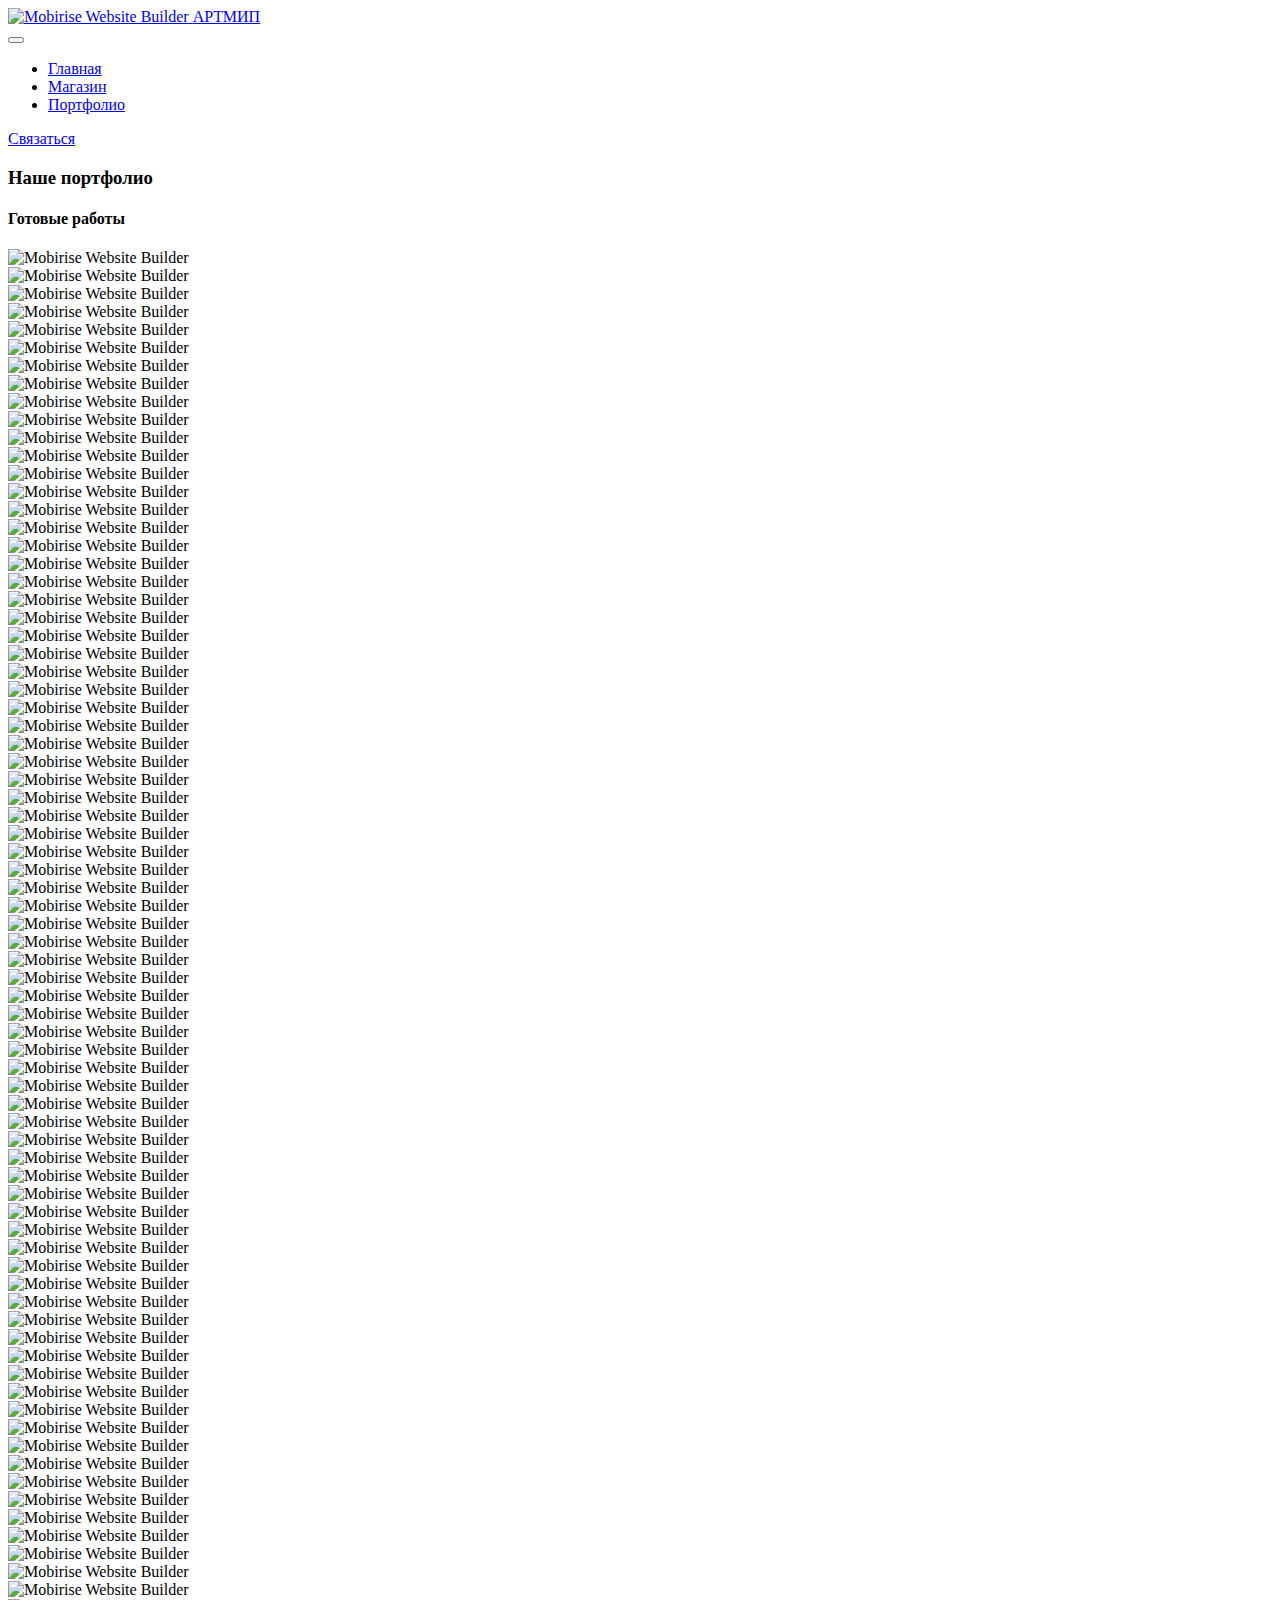
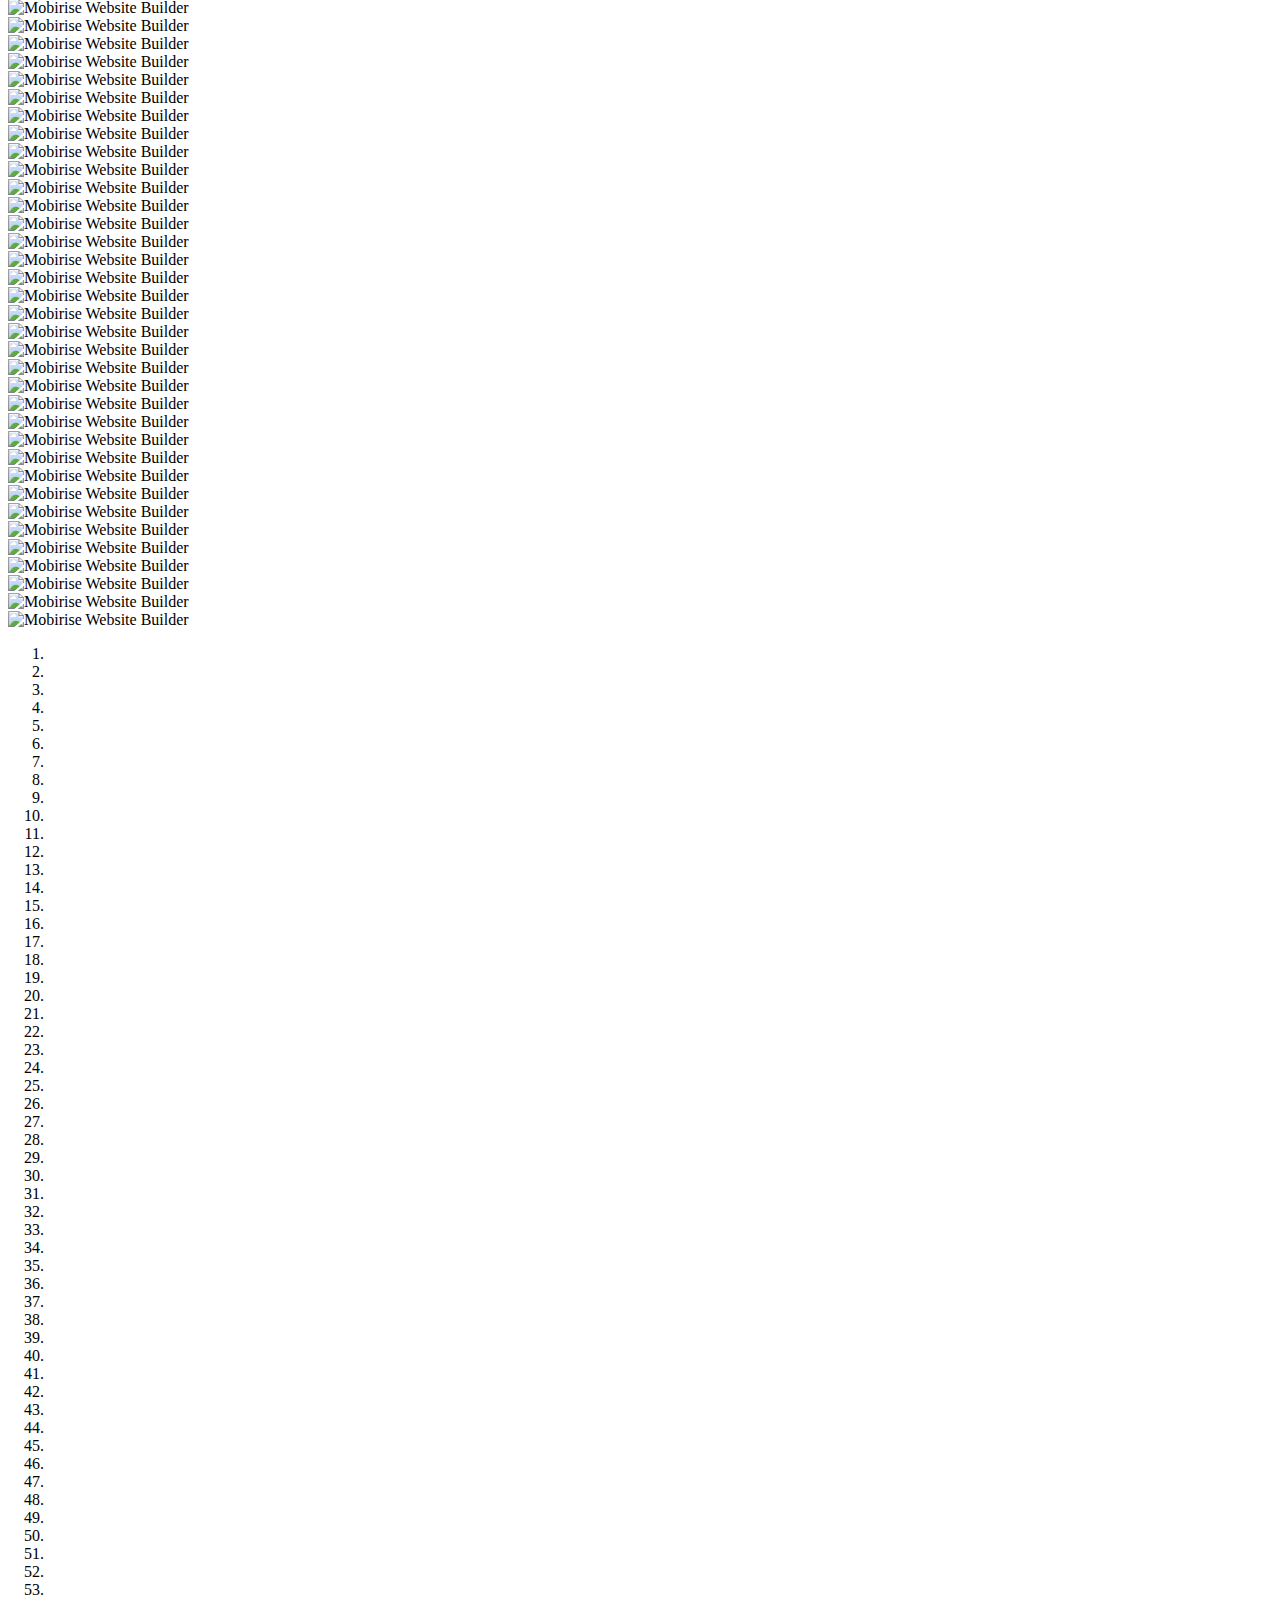
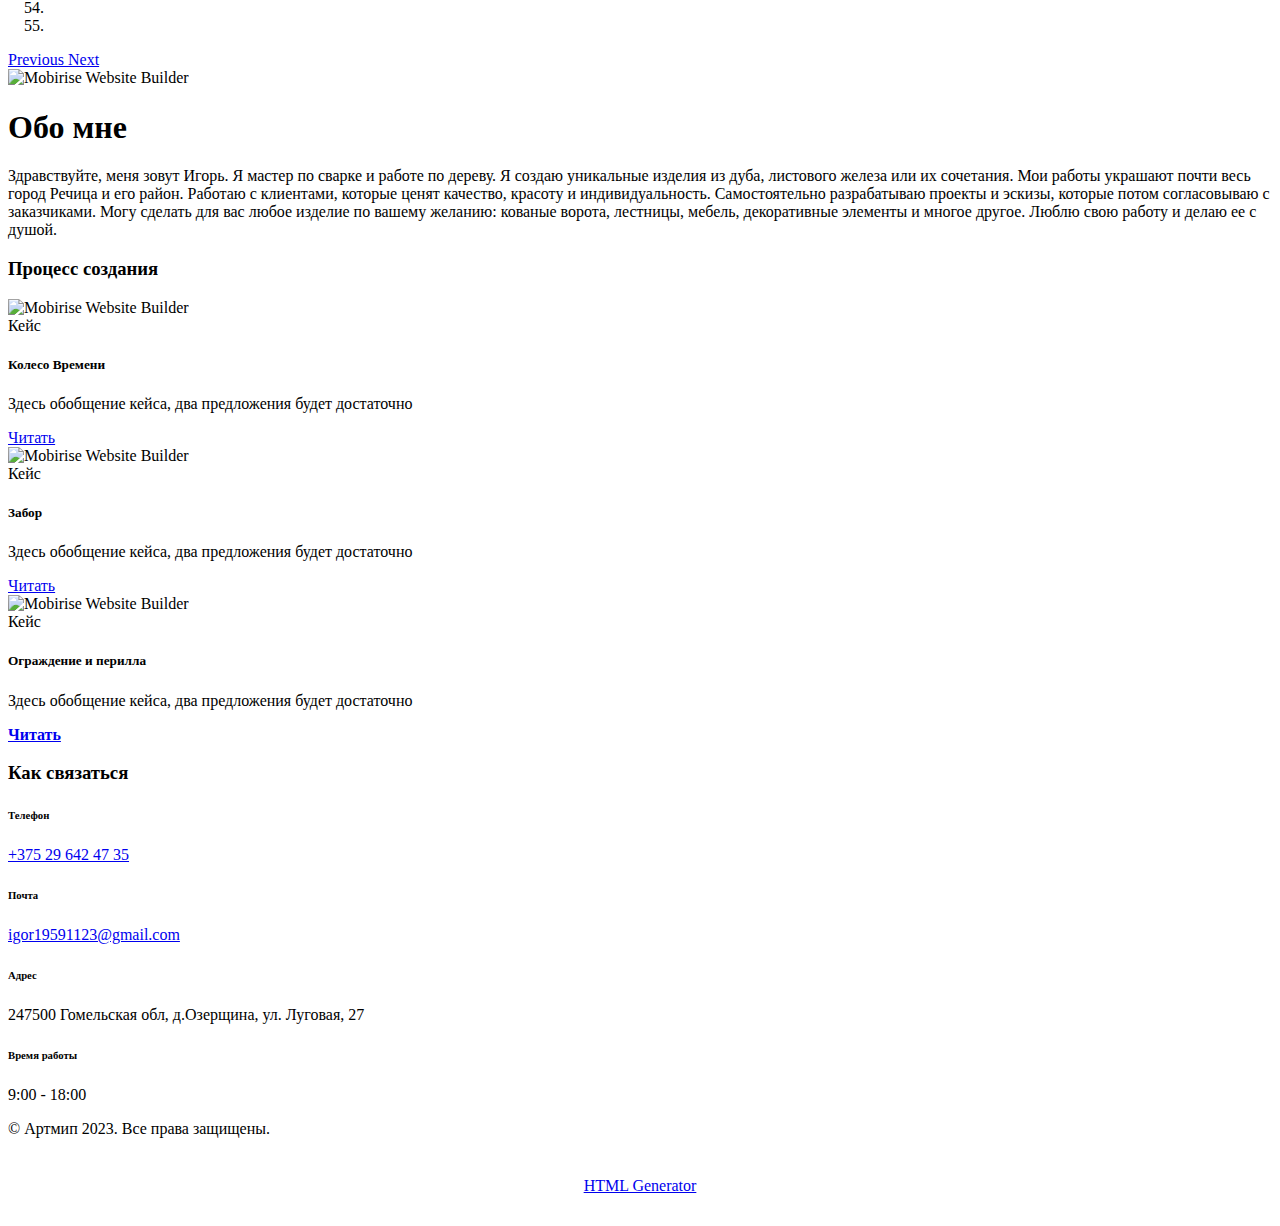
==== portfolio.html @ 3efb67a0 "Add files via upload" ====
<!DOCTYPE html>
<html  >
<head>
  <!-- Site made with Mobirise Website Builder v5.9.6, https://mobirise.com -->
  <meta charset="UTF-8">
  <meta http-equiv="X-UA-Compatible" content="IE=edge">
  <meta name="generator" content="Mobirise v5.9.6, mobirise.com">
  <meta name="viewport" content="width=device-width, initial-scale=1, minimum-scale=1">
  <link rel="shortcut icon" href="assets/images/logo-112x112.png" type="image/x-icon">
  <meta name="description" content="Наше портфолио показывает наши лучшие работы по сварке и работе по дереву, которые мы выполняли для наших клиентов. Здесь вы можете увидеть примеры нашего сварочного искусства и резьбы по дереву, которые украшают фасады, интерьеры, ландшафты и мебель. Мы гордимся нашими проектами, которые отражают нашу мастерскость, творчество и индивидуальность. Мы всегда стремимся удовлетворить пожелания наших клиентов и создать для них неповторимые изделия из металла и дерева.">
  
  
  <title>Арт-студия "Артмип" — Портфолио</title>
  <link rel="stylesheet" href="assets/web/assets/mobirise-icons2/mobirise2.css">
  <link rel="stylesheet" href="assets/bootstrap/css/bootstrap.min.css">
  <link rel="stylesheet" href="assets/bootstrap/css/bootstrap-grid.min.css">
  <link rel="stylesheet" href="assets/bootstrap/css/bootstrap-reboot.min.css">
  <link rel="stylesheet" href="assets/animatecss/animate.css">
  <link rel="stylesheet" href="assets/dropdown/css/style.css">
  <link rel="stylesheet" href="assets/socicon/css/styles.css">
  <link rel="stylesheet" href="assets/theme/css/style.css">
  <link rel="stylesheet" href="assets/gallery/style.css">
  <link rel="preload" href="https://fonts.googleapis.com/css?family=Jost:100,200,300,400,500,600,700,800,900,100i,200i,300i,400i,500i,600i,700i,800i,900i&display=swap" as="style" onload="this.onload=null;this.rel='stylesheet'">
  <noscript><link rel="stylesheet" href="https://fonts.googleapis.com/css?family=Jost:100,200,300,400,500,600,700,800,900,100i,200i,300i,400i,500i,600i,700i,800i,900i&display=swap"></noscript>
  <link rel="preload" as="style" href="assets/mobirise/css/mbr-additional.css"><link rel="stylesheet" href="assets/mobirise/css/mbr-additional.css" type="text/css">

  
  
  
</head>
<body>
  
  <section data-bs-version="5.1" class="menu menu2 cid-tRqXdpUXcV" once="menu" id="menu02-20">
	

	<nav class="navbar navbar-dropdown navbar-fixed-top navbar-expand-lg">
		<div class="container">
			<div class="navbar-brand">
				<span class="navbar-logo">
					<a href="index.html">
						<img src="assets/images/logo-112x112.webp" alt="Mobirise Website Builder" style="height: 3.5rem;">
					</a>
				</span>
				<span class="navbar-caption-wrap"><a class="navbar-caption text-black text-primary display-4" href="index.html#top">АРТМИП</a></span>
			</div>
			<button class="navbar-toggler" type="button" data-toggle="collapse" data-bs-toggle="collapse" data-target="#navbarSupportedContent" data-bs-target="#navbarSupportedContent" aria-controls="navbarNavAltMarkup" aria-expanded="false" aria-label="Toggle navigation">
				<div class="hamburger">
					<span></span>
					<span></span>
					<span></span>
					<span></span>
				</div>
			</button>
			<div class="collapse navbar-collapse" id="navbarSupportedContent">
				<ul class="navbar-nav nav-dropdown" data-app-modern-menu="true"><li class="nav-item">
						<a class="nav-link link text-black text-primary display-4" href="index.html#header05-1" aria-expanded="false">Главная</a>
					</li><li class="nav-item">
						<a class="nav-link link text-black text-primary display-4" href="page2.html#header16-0">Магазин</a>
					</li>
					
					<li class="nav-item">
						<a class="nav-link link text-black text-primary display-4" href="page1.html#gallery02-23">Портфолио</a>
					</li></ul>
				
				<div class="navbar-buttons mbr-section-btn"><a class="btn btn-primary display-4" href="index.html#contacts01-1w">Связаться</a></div>
			</div>
		</div>
	</nav>
</section>

<section data-bs-version="5.1" class="gallery1 mbr-gallery cid-tRDboRnLiI" id="gallery02-23">
    

    
    

    <div class="container-fluid">
        <div class="row justify-content-center">
            <div class="col-12 content-head">
                <div class="mbr-section-head mb-5">
                    <h3 class="mbr-section-title mbr-fonts-style align-center m-0 display-2"><strong>Наше портфолио</strong></h3>
                    <h4 class="mbr-section-subtitle mbr-fonts-style align-center mb-0 mt-4 display-7">Готовые работы</h4>
                </div>
            </div>
        </div>
        <div class="row mbr-gallery mbr-masonry" data-masonry="{&quot;percentPosition&quot;: true }">
            <div class="col-12 col-md-6 col-lg-3 item gallery-image active">
                <div class="item-wrapper" data-toggle="modal" data-bs-toggle="modal" data-target="#tS86GNSa2T-modal" data-bs-target="#tS86GNSa2T-modal">
                    <img class="w-100" src="assets/images/dsc06627-632x814.webp" alt="Mobirise Website Builder" data-slide-to="0" data-bs-slide-to="0" data-target="#lb-tS86GNSa2T" data-bs-target="#lb-tS86GNSa2T">
                    <div class="icon-wrapper">
                        <span class="mobi-mbri mobi-mbri-search mbr-iconfont mbr-iconfont-btn"></span>
                    </div>
                </div>
                
            </div>
            
            <div class="col-12 col-md-6 col-lg-3 item gallery-image">
                <div class="item-wrapper" data-toggle="modal" data-bs-toggle="modal" data-target="#tS86GNSa2T-modal" data-bs-target="#tS86GNSa2T-modal">
                    <img class="w-100" src="assets/images/f4311832-632x579.webp" alt="Mobirise Website Builder" data-slide-to="1" data-bs-slide-to="1" data-target="#lb-tS86GNSa2T" data-bs-target="#lb-tS86GNSa2T">
                    <div class="icon-wrapper">
                        <span class="mobi-mbri mobi-mbri-search mbr-iconfont mbr-iconfont-btn"></span>
                    </div>
                </div>
                
            </div>
            <div class="col-12 col-md-6 col-lg-3 item gallery-image">
                <div class="item-wrapper" data-toggle="modal" data-bs-toggle="modal" data-target="#tS86GNSa2T-modal" data-bs-target="#tS86GNSa2T-modal">
                    <img class="w-100" src="assets/images/f4760856-632x474.webp" alt="Mobirise Website Builder" data-slide-to="2" data-bs-slide-to="2" data-target="#lb-tS86GNSa2T" data-bs-target="#lb-tS86GNSa2T">
                    <div class="icon-wrapper">
                        <span class="mobi-mbri mobi-mbri-search mbr-iconfont mbr-iconfont-btn"></span>
                    </div>
                </div>
                
            </div>
            
            <div class="col-12 col-md-6 col-lg-3 item gallery-image">
                <div class="item-wrapper" data-toggle="modal" data-bs-toggle="modal" data-target="#tS86GNSa2T-modal" data-bs-target="#tS86GNSa2T-modal">
                    <img class="w-100" src="assets/images/1650534054-63-sportishka-com-p-rechitsa-gomelskaya-oblast-dostoprimechate-69-632x891.webp" alt="Mobirise Website Builder" data-slide-to="3" data-bs-slide-to="3" data-target="#lb-tS86GNSa2T" data-bs-target="#lb-tS86GNSa2T">
                    <div class="icon-wrapper">
                        <span class="mobi-mbri mobi-mbri-search mbr-iconfont mbr-iconfont-btn"></span>
                    </div>
                </div>
                
            </div><div class="col-12 col-md-6 col-lg-3 item gallery-image">
                <div class="item-wrapper" data-toggle="modal" data-bs-toggle="modal" data-target="#tS86GNSa2T-modal" data-bs-target="#tS86GNSa2T-modal">
                    <img class="w-100" src="assets/images/dsc06570-2848x4272.webp" alt="Mobirise Website Builder" data-slide-to="4" data-bs-slide-to="4" data-target="#lb-tS86GNSa2T" data-bs-target="#lb-tS86GNSa2T">
                    <div class="icon-wrapper">
                        <span class="mobi-mbri mobi-mbri-search mbr-iconfont mbr-iconfont-btn"></span>
                    </div>
                </div>
                
            </div><div class="col-12 col-md-6 col-lg-3 item gallery-image">
                <div class="item-wrapper" data-toggle="modal" data-bs-toggle="modal" data-target="#tS86GNSa2T-modal" data-bs-target="#tS86GNSa2T-modal">
                    <img class="w-100" src="assets/images/dsc06604-2848x1899.webp" alt="Mobirise Website Builder" data-slide-to="5" data-bs-slide-to="5" data-target="#lb-tS86GNSa2T" data-bs-target="#lb-tS86GNSa2T">
                    <div class="icon-wrapper">
                        <span class="mobi-mbri mobi-mbri-search mbr-iconfont mbr-iconfont-btn"></span>
                    </div>
                </div>
                
            </div><div class="col-12 col-md-6 col-lg-3 item gallery-image">
                <div class="item-wrapper" data-toggle="modal" data-bs-toggle="modal" data-target="#tS86GNSa2T-modal" data-bs-target="#tS86GNSa2T-modal">
                    <img class="w-100" src="assets/images/3lct0yhrck8-topaz-enhance-4x-3212x2408.webp" alt="Mobirise Website Builder" data-slide-to="6" data-bs-slide-to="6" data-target="#lb-tS86GNSa2T" data-bs-target="#lb-tS86GNSa2T">
                    <div class="icon-wrapper">
                        <span class="mobi-mbri mobi-mbri-search mbr-iconfont mbr-iconfont-btn"></span>
                    </div>
                </div>
                
            </div><div class="col-12 col-md-6 col-lg-3 item gallery-image">
                <div class="item-wrapper" data-toggle="modal" data-bs-toggle="modal" data-target="#tS86GNSa2T-modal" data-bs-target="#tS86GNSa2T-modal">
                    <img class="w-100" src="assets/images/f5067912-632x418.webp" alt="Mobirise Website Builder" data-slide-to="7" data-bs-slide-to="7" data-target="#lb-tS86GNSa2T" data-bs-target="#lb-tS86GNSa2T">
                    <div class="icon-wrapper">
                        <span class="mobi-mbri mobi-mbri-search mbr-iconfont mbr-iconfont-btn"></span>
                    </div>
                </div>
                
            </div><div class="col-12 col-md-6 col-lg-3 item gallery-image">
                <div class="item-wrapper" data-toggle="modal" data-bs-toggle="modal" data-target="#tS86GNSa2T-modal" data-bs-target="#tS86GNSa2T-modal">
                    <img class="w-100" src="assets/images/f4253448-632x604.webp" alt="Mobirise Website Builder" data-slide-to="8" data-bs-slide-to="8" data-target="#lb-tS86GNSa2T" data-bs-target="#lb-tS86GNSa2T">
                    <div class="icon-wrapper">
                        <span class="mobi-mbri mobi-mbri-search mbr-iconfont mbr-iconfont-btn"></span>
                    </div>
                </div>
                
            </div><div class="col-12 col-md-6 col-lg-3 item gallery-image">
                <div class="item-wrapper" data-toggle="modal" data-bs-toggle="modal" data-target="#tS86GNSa2T-modal" data-bs-target="#tS86GNSa2T-modal">
                    <img class="w-100" src="assets/images/dsc06615-4272x2625.webp" alt="Mobirise Website Builder" data-slide-to="9" data-bs-slide-to="9" data-target="#lb-tS86GNSa2T" data-bs-target="#lb-tS86GNSa2T">
                    <div class="icon-wrapper">
                        <span class="mobi-mbri mobi-mbri-search mbr-iconfont mbr-iconfont-btn"></span>
                    </div>
                </div>
                
            </div><div class="col-12 col-md-6 col-lg-3 item gallery-image">
                <div class="item-wrapper" data-toggle="modal" data-bs-toggle="modal" data-target="#tS86GNSa2T-modal" data-bs-target="#tS86GNSa2T-modal">
                    <img class="w-100" src="assets/images/dsc06582-632x469.webp" alt="Mobirise Website Builder" data-slide-to="10" data-bs-slide-to="10" data-target="#lb-tS86GNSa2T" data-bs-target="#lb-tS86GNSa2T">
                    <div class="icon-wrapper">
                        <span class="mobi-mbri mobi-mbri-search mbr-iconfont mbr-iconfont-btn"></span>
                    </div>
                </div>
                
            </div><div class="col-12 col-md-6 col-lg-3 item gallery-image">
                <div class="item-wrapper" data-toggle="modal" data-bs-toggle="modal" data-target="#tS86GNSa2T-modal" data-bs-target="#tS86GNSa2T-modal">
                    <img class="w-100" src="assets/images/dsc06619-2848x4272.webp" alt="Mobirise Website Builder" data-slide-to="11" data-bs-slide-to="11" data-target="#lb-tS86GNSa2T" data-bs-target="#lb-tS86GNSa2T">
                    <div class="icon-wrapper">
                        <span class="mobi-mbri mobi-mbri-search mbr-iconfont mbr-iconfont-btn"></span>
                    </div>
                </div>
                
            </div><div class="col-12 col-md-6 col-lg-3 item gallery-image">
                <div class="item-wrapper" data-toggle="modal" data-bs-toggle="modal" data-target="#tS86GNSa2T-modal" data-bs-target="#tS86GNSa2T-modal">
                    <img class="w-100" src="assets/images/dsc06604-4272x2848.webp" alt="Mobirise Website Builder" data-slide-to="12" data-bs-slide-to="12" data-target="#lb-tS86GNSa2T" data-bs-target="#lb-tS86GNSa2T">
                    <div class="icon-wrapper">
                        <span class="mobi-mbri mobi-mbri-search mbr-iconfont mbr-iconfont-btn"></span>
                    </div>
                </div>
                
            </div><div class="col-12 col-md-6 col-lg-3 item gallery-image">
                <div class="item-wrapper" data-toggle="modal" data-bs-toggle="modal" data-target="#tS86GNSa2T-modal" data-bs-target="#tS86GNSa2T-modal">
                    <img class="w-100" src="assets/images/f3714128-2279x1723.webp" alt="Mobirise Website Builder" data-slide-to="13" data-bs-slide-to="13" data-target="#lb-tS86GNSa2T" data-bs-target="#lb-tS86GNSa2T">
                    <div class="icon-wrapper">
                        <span class="mobi-mbri mobi-mbri-search mbr-iconfont mbr-iconfont-btn"></span>
                    </div>
                </div>
                
            </div><div class="col-12 col-md-6 col-lg-3 item gallery-image">
                <div class="item-wrapper" data-toggle="modal" data-bs-toggle="modal" data-target="#tS86GNSa2T-modal" data-bs-target="#tS86GNSa2T-modal">
                    <img class="w-100" src="assets/images/f0394576-1663x3299.webp" alt="Mobirise Website Builder" data-slide-to="14" data-bs-slide-to="14" data-target="#lb-tS86GNSa2T" data-bs-target="#lb-tS86GNSa2T">
                    <div class="icon-wrapper">
                        <span class="mobi-mbri mobi-mbri-search mbr-iconfont mbr-iconfont-btn"></span>
                    </div>
                </div>
                
            </div><div class="col-12 col-md-6 col-lg-3 item gallery-image">
                <div class="item-wrapper" data-toggle="modal" data-bs-toggle="modal" data-target="#tS86GNSa2T-modal" data-bs-target="#tS86GNSa2T-modal">
                    <img class="w-100" src="assets/images/f0361888-2806x2420.webp" alt="Mobirise Website Builder" data-slide-to="15" data-bs-slide-to="15" data-target="#lb-tS86GNSa2T" data-bs-target="#lb-tS86GNSa2T">
                    <div class="icon-wrapper">
                        <span class="mobi-mbri mobi-mbri-search mbr-iconfont mbr-iconfont-btn"></span>
                    </div>
                </div>
                
            </div><div class="col-12 col-md-6 col-lg-3 item gallery-image">
                <div class="item-wrapper" data-toggle="modal" data-bs-toggle="modal" data-target="#tS86GNSa2T-modal" data-bs-target="#tS86GNSa2T-modal">
                    <img class="w-100" src="assets/images/f4150896-1910x2304.webp" alt="Mobirise Website Builder" data-slide-to="16" data-bs-slide-to="16" data-target="#lb-tS86GNSa2T" data-bs-target="#lb-tS86GNSa2T">
                    <div class="icon-wrapper">
                        <span class="mobi-mbri mobi-mbri-search mbr-iconfont mbr-iconfont-btn"></span>
                    </div>
                </div>
                
            </div><div class="col-12 col-md-6 col-lg-3 item gallery-image">
                <div class="item-wrapper" data-toggle="modal" data-bs-toggle="modal" data-target="#tS86GNSa2T-modal" data-bs-target="#tS86GNSa2T-modal">
                    <img class="w-100" src="assets/images/f3764400-1988x2990.webp" alt="Mobirise Website Builder" data-slide-to="17" data-bs-slide-to="17" data-target="#lb-tS86GNSa2T" data-bs-target="#lb-tS86GNSa2T">
                    <div class="icon-wrapper">
                        <span class="mobi-mbri mobi-mbri-search mbr-iconfont mbr-iconfont-btn"></span>
                    </div>
                </div>
                
            </div><div class="col-12 col-md-6 col-lg-3 item gallery-image">
                <div class="item-wrapper" data-toggle="modal" data-bs-toggle="modal" data-target="#tS86GNSa2T-modal" data-bs-target="#tS86GNSa2T-modal">
                    <img class="w-100" src="assets/images/f3917568-2619x1743.webp" alt="Mobirise Website Builder" data-slide-to="18" data-bs-slide-to="18" data-target="#lb-tS86GNSa2T" data-bs-target="#lb-tS86GNSa2T">
                    <div class="icon-wrapper">
                        <span class="mobi-mbri mobi-mbri-search mbr-iconfont mbr-iconfont-btn"></span>
                    </div>
                </div>
                
            </div><div class="col-12 col-md-6 col-lg-3 item gallery-image">
                <div class="item-wrapper" data-toggle="modal" data-bs-toggle="modal" data-target="#tS86GNSa2T-modal" data-bs-target="#tS86GNSa2T-modal">
                    <img class="w-100" src="assets/images/f3759672-2740x1820.webp" alt="Mobirise Website Builder" data-slide-to="19" data-bs-slide-to="19" data-target="#lb-tS86GNSa2T" data-bs-target="#lb-tS86GNSa2T">
                    <div class="icon-wrapper">
                        <span class="mobi-mbri mobi-mbri-search mbr-iconfont mbr-iconfont-btn"></span>
                    </div>
                </div>
                
            </div><div class="col-12 col-md-6 col-lg-3 item gallery-image">
                <div class="item-wrapper" data-toggle="modal" data-bs-toggle="modal" data-target="#tS86GNSa2T-modal" data-bs-target="#tS86GNSa2T-modal">
                    <img class="w-100" src="assets/images/f4012496-1739x3008.webp" alt="Mobirise Website Builder" data-slide-to="20" data-bs-slide-to="20" data-target="#lb-tS86GNSa2T" data-bs-target="#lb-tS86GNSa2T">
                    <div class="icon-wrapper">
                        <span class="mobi-mbri mobi-mbri-search mbr-iconfont mbr-iconfont-btn"></span>
                    </div>
                </div>
                
            </div><div class="col-12 col-md-6 col-lg-3 item gallery-image">
                <div class="item-wrapper" data-toggle="modal" data-bs-toggle="modal" data-target="#tS86GNSa2T-modal" data-bs-target="#tS86GNSa2T-modal">
                    <img class="w-100" src="assets/images/f4275816-1616x1212.webp" alt="Mobirise Website Builder" data-slide-to="21" data-bs-slide-to="21" data-target="#lb-tS86GNSa2T" data-bs-target="#lb-tS86GNSa2T">
                    <div class="icon-wrapper">
                        <span class="mobi-mbri mobi-mbri-search mbr-iconfont mbr-iconfont-btn"></span>
                    </div>
                </div>
                
            </div><div class="col-12 col-md-6 col-lg-3 item gallery-image">
                <div class="item-wrapper" data-toggle="modal" data-bs-toggle="modal" data-target="#tS86GNSa2T-modal" data-bs-target="#tS86GNSa2T-modal">
                    <img class="w-100" src="assets/images/dsc06591-2764x4148.webp" alt="Mobirise Website Builder" data-slide-to="22" data-bs-slide-to="22" data-target="#lb-tS86GNSa2T" data-bs-target="#lb-tS86GNSa2T">
                    <div class="icon-wrapper">
                        <span class="mobi-mbri mobi-mbri-search mbr-iconfont mbr-iconfont-btn"></span>
                    </div>
                </div>
                
            </div><div class="col-12 col-md-6 col-lg-3 item gallery-image">
                <div class="item-wrapper" data-toggle="modal" data-bs-toggle="modal" data-target="#tS86GNSa2T-modal" data-bs-target="#tS86GNSa2T-modal">
                    <img class="w-100" src="assets/images/f0829568-3157x3090.webp" alt="Mobirise Website Builder" data-slide-to="23" data-bs-slide-to="23" data-target="#lb-tS86GNSa2T" data-bs-target="#lb-tS86GNSa2T">
                    <div class="icon-wrapper">
                        <span class="mobi-mbri mobi-mbri-search mbr-iconfont mbr-iconfont-btn"></span>
                    </div>
                </div>
                
            </div><div class="col-12 col-md-6 col-lg-3 item gallery-image">
                <div class="item-wrapper" data-toggle="modal" data-bs-toggle="modal" data-target="#tS86GNSa2T-modal" data-bs-target="#tS86GNSa2T-modal">
                    <img class="w-100" src="assets/images/f4259280-1014x1482.webp" alt="Mobirise Website Builder" data-slide-to="24" data-bs-slide-to="24" data-target="#lb-tS86GNSa2T" data-bs-target="#lb-tS86GNSa2T">
                    <div class="icon-wrapper">
                        <span class="mobi-mbri mobi-mbri-search mbr-iconfont mbr-iconfont-btn"></span>
                    </div>
                </div>
                
            </div><div class="col-12 col-md-6 col-lg-3 item gallery-image">
                <div class="item-wrapper" data-toggle="modal" data-bs-toggle="modal" data-target="#tS86GNSa2T-modal" data-bs-target="#tS86GNSa2T-modal">
                    <img class="w-100" src="assets/images/f4221872-1554x1118.webp" alt="Mobirise Website Builder" data-slide-to="25" data-bs-slide-to="25" data-target="#lb-tS86GNSa2T" data-bs-target="#lb-tS86GNSa2T">
                    <div class="icon-wrapper">
                        <span class="mobi-mbri mobi-mbri-search mbr-iconfont mbr-iconfont-btn"></span>
                    </div>
                </div>
                
            </div><div class="col-12 col-md-6 col-lg-3 item gallery-image">
                <div class="item-wrapper" data-toggle="modal" data-bs-toggle="modal" data-target="#tS86GNSa2T-modal" data-bs-target="#tS86GNSa2T-modal">
                    <img class="w-100" src="assets/images/f4181208-3072x2304.webp" alt="Mobirise Website Builder" data-slide-to="26" data-bs-slide-to="26" data-target="#lb-tS86GNSa2T" data-bs-target="#lb-tS86GNSa2T">
                    <div class="icon-wrapper">
                        <span class="mobi-mbri mobi-mbri-search mbr-iconfont mbr-iconfont-btn"></span>
                    </div>
                </div>
                
            </div><div class="col-12 col-md-6 col-lg-3 item gallery-image">
                <div class="item-wrapper" data-toggle="modal" data-bs-toggle="modal" data-target="#tS86GNSa2T-modal" data-bs-target="#tS86GNSa2T-modal">
                    <img class="w-100" src="assets/images/f4539520-3888x2592.webp" alt="Mobirise Website Builder" data-slide-to="27" data-bs-slide-to="27" data-target="#lb-tS86GNSa2T" data-bs-target="#lb-tS86GNSa2T">
                    <div class="icon-wrapper">
                        <span class="mobi-mbri mobi-mbri-search mbr-iconfont mbr-iconfont-btn"></span>
                    </div>
                </div>
                
            </div><div class="col-12 col-md-6 col-lg-3 item gallery-image">
                <div class="item-wrapper" data-toggle="modal" data-bs-toggle="modal" data-target="#tS86GNSa2T-modal" data-bs-target="#tS86GNSa2T-modal">
                    <img class="w-100" src="assets/images/f4673280-1200x1600.webp" alt="Mobirise Website Builder" data-slide-to="28" data-bs-slide-to="28" data-target="#lb-tS86GNSa2T" data-bs-target="#lb-tS86GNSa2T">
                    <div class="icon-wrapper">
                        <span class="mobi-mbri mobi-mbri-search mbr-iconfont mbr-iconfont-btn"></span>
                    </div>
                </div>
                
            </div><div class="col-12 col-md-6 col-lg-3 item gallery-image">
                <div class="item-wrapper" data-toggle="modal" data-bs-toggle="modal" data-target="#tS86GNSa2T-modal" data-bs-target="#tS86GNSa2T-modal">
                    <img class="w-100" src="assets/images/-viber-2023-09-29-18-03-47-798-1200x1380.webp" alt="Mobirise Website Builder" data-slide-to="29" data-bs-slide-to="29" data-target="#lb-tS86GNSa2T" data-bs-target="#lb-tS86GNSa2T">
                    <div class="icon-wrapper">
                        <span class="mobi-mbri mobi-mbri-search mbr-iconfont mbr-iconfont-btn"></span>
                    </div>
                </div>
                
            </div><div class="col-12 col-md-6 col-lg-3 item gallery-image">
                <div class="item-wrapper" data-toggle="modal" data-bs-toggle="modal" data-target="#tS86GNSa2T-modal" data-bs-target="#tS86GNSa2T-modal">
                    <img class="w-100" src="assets/images/-viber-2023-09-29-18-05-36-344-1152x1299.webp" alt="Mobirise Website Builder" data-slide-to="30" data-bs-slide-to="30" data-target="#lb-tS86GNSa2T" data-bs-target="#lb-tS86GNSa2T">
                    <div class="icon-wrapper">
                        <span class="mobi-mbri mobi-mbri-search mbr-iconfont mbr-iconfont-btn"></span>
                    </div>
                </div>
                
            </div><div class="col-12 col-md-6 col-lg-3 item gallery-image">
                <div class="item-wrapper" data-toggle="modal" data-bs-toggle="modal" data-target="#tS86GNSa2T-modal" data-bs-target="#tS86GNSa2T-modal">
                    <img class="w-100" src="assets/images/-viber-2023-09-29-18-05-37-808-936x1247.webp" alt="Mobirise Website Builder" data-slide-to="31" data-bs-slide-to="31" data-target="#lb-tS86GNSa2T" data-bs-target="#lb-tS86GNSa2T">
                    <div class="icon-wrapper">
                        <span class="mobi-mbri mobi-mbri-search mbr-iconfont mbr-iconfont-btn"></span>
                    </div>
                </div>
                
            </div><div class="col-12 col-md-6 col-lg-3 item gallery-image">
                <div class="item-wrapper" data-toggle="modal" data-bs-toggle="modal" data-target="#tS86GNSa2T-modal" data-bs-target="#tS86GNSa2T-modal">
                    <img class="w-100" src="assets/images/-viber-2023-09-29-18-05-59-218-1088x1487.webp" alt="Mobirise Website Builder" data-slide-to="32" data-bs-slide-to="32" data-target="#lb-tS86GNSa2T" data-bs-target="#lb-tS86GNSa2T">
                    <div class="icon-wrapper">
                        <span class="mobi-mbri mobi-mbri-search mbr-iconfont mbr-iconfont-btn"></span>
                    </div>
                </div>
                
            </div><div class="col-12 col-md-6 col-lg-3 item gallery-image">
                <div class="item-wrapper" data-toggle="modal" data-bs-toggle="modal" data-target="#tS86GNSa2T-modal" data-bs-target="#tS86GNSa2T-modal">
                    <img class="w-100" src="assets/images/-viber-2023-09-29-18-06-49-876-1156x1555.webp" alt="Mobirise Website Builder" data-slide-to="33" data-bs-slide-to="33" data-target="#lb-tS86GNSa2T" data-bs-target="#lb-tS86GNSa2T">
                    <div class="icon-wrapper">
                        <span class="mobi-mbri mobi-mbri-search mbr-iconfont mbr-iconfont-btn"></span>
                    </div>
                </div>
                
            </div><div class="col-12 col-md-6 col-lg-3 item gallery-image">
                <div class="item-wrapper" data-toggle="modal" data-bs-toggle="modal" data-target="#tS86GNSa2T-modal" data-bs-target="#tS86GNSa2T-modal">
                    <img class="w-100" src="assets/images/-viber-2023-09-29-18-07-00-526-1074x1801.webp" alt="Mobirise Website Builder" data-slide-to="34" data-bs-slide-to="34" data-target="#lb-tS86GNSa2T" data-bs-target="#lb-tS86GNSa2T">
                    <div class="icon-wrapper">
                        <span class="mobi-mbri mobi-mbri-search mbr-iconfont mbr-iconfont-btn"></span>
                    </div>
                </div>
                
            </div><div class="col-12 col-md-6 col-lg-3 item gallery-image">
                <div class="item-wrapper" data-toggle="modal" data-bs-toggle="modal" data-target="#tS86GNSa2T-modal" data-bs-target="#tS86GNSa2T-modal">
                    <img class="w-100" src="assets/images/-viber-2023-09-29-18-07-07-901-1414x1127.webp" alt="Mobirise Website Builder" data-slide-to="35" data-bs-slide-to="35" data-target="#lb-tS86GNSa2T" data-bs-target="#lb-tS86GNSa2T">
                    <div class="icon-wrapper">
                        <span class="mobi-mbri mobi-mbri-search mbr-iconfont mbr-iconfont-btn"></span>
                    </div>
                </div>
                
            </div><div class="col-12 col-md-6 col-lg-3 item gallery-image">
                <div class="item-wrapper" data-toggle="modal" data-bs-toggle="modal" data-target="#tS86GNSa2T-modal" data-bs-target="#tS86GNSa2T-modal">
                    <img class="w-100" src="assets/images/-viber-2023-09-29-18-07-11-255-1190x1586.webp" alt="Mobirise Website Builder" data-slide-to="36" data-bs-slide-to="36" data-target="#lb-tS86GNSa2T" data-bs-target="#lb-tS86GNSa2T">
                    <div class="icon-wrapper">
                        <span class="mobi-mbri mobi-mbri-search mbr-iconfont mbr-iconfont-btn"></span>
                    </div>
                </div>
                
            </div><div class="col-12 col-md-6 col-lg-3 item gallery-image">
                <div class="item-wrapper" data-toggle="modal" data-bs-toggle="modal" data-target="#tS86GNSa2T-modal" data-bs-target="#tS86GNSa2T-modal">
                    <img class="w-100" src="assets/images/-viber-2023-09-29-18-07-12-376-1176x961.webp" alt="Mobirise Website Builder" data-slide-to="37" data-bs-slide-to="37" data-target="#lb-tS86GNSa2T" data-bs-target="#lb-tS86GNSa2T">
                    <div class="icon-wrapper">
                        <span class="mobi-mbri mobi-mbri-search mbr-iconfont mbr-iconfont-btn"></span>
                    </div>
                </div>
                
            </div><div class="col-12 col-md-6 col-lg-3 item gallery-image">
                <div class="item-wrapper" data-toggle="modal" data-bs-toggle="modal" data-target="#tS86GNSa2T-modal" data-bs-target="#tS86GNSa2T-modal">
                    <img class="w-100" src="assets/images/-viber-2023-09-29-18-07-16-558-1200x1226.webp" alt="Mobirise Website Builder" data-slide-to="38" data-bs-slide-to="38" data-target="#lb-tS86GNSa2T" data-bs-target="#lb-tS86GNSa2T">
                    <div class="icon-wrapper">
                        <span class="mobi-mbri mobi-mbri-search mbr-iconfont mbr-iconfont-btn"></span>
                    </div>
                </div>
                
            </div><div class="col-12 col-md-6 col-lg-3 item gallery-image">
                <div class="item-wrapper" data-toggle="modal" data-bs-toggle="modal" data-target="#tS86GNSa2T-modal" data-bs-target="#tS86GNSa2T-modal">
                    <img class="w-100" src="assets/images/-viber-2023-09-29-18-07-17-907-1114x1154.webp" alt="Mobirise Website Builder" data-slide-to="39" data-bs-slide-to="39" data-target="#lb-tS86GNSa2T" data-bs-target="#lb-tS86GNSa2T">
                    <div class="icon-wrapper">
                        <span class="mobi-mbri mobi-mbri-search mbr-iconfont mbr-iconfont-btn"></span>
                    </div>
                </div>
                
            </div><div class="col-12 col-md-6 col-lg-3 item gallery-image">
                <div class="item-wrapper" data-toggle="modal" data-bs-toggle="modal" data-target="#tS86GNSa2T-modal" data-bs-target="#tS86GNSa2T-modal">
                    <img class="w-100" src="assets/images/-viber-2023-09-29-18-07-18-137-1138x1375.webp" alt="Mobirise Website Builder" data-slide-to="40" data-bs-slide-to="40" data-target="#lb-tS86GNSa2T" data-bs-target="#lb-tS86GNSa2T">
                    <div class="icon-wrapper">
                        <span class="mobi-mbri mobi-mbri-search mbr-iconfont mbr-iconfont-btn"></span>
                    </div>
                </div>
                
            </div><div class="col-12 col-md-6 col-lg-3 item gallery-image">
                <div class="item-wrapper" data-toggle="modal" data-bs-toggle="modal" data-target="#tS86GNSa2T-modal" data-bs-target="#tS86GNSa2T-modal">
                    <img class="w-100" src="assets/images/-viber-2023-09-29-18-07-18-347-1160x1103.webp" alt="Mobirise Website Builder" data-slide-to="41" data-bs-slide-to="41" data-target="#lb-tS86GNSa2T" data-bs-target="#lb-tS86GNSa2T">
                    <div class="icon-wrapper">
                        <span class="mobi-mbri mobi-mbri-search mbr-iconfont mbr-iconfont-btn"></span>
                    </div>
                </div>
                
            </div><div class="col-12 col-md-6 col-lg-3 item gallery-image">
                <div class="item-wrapper" data-toggle="modal" data-bs-toggle="modal" data-target="#tS86GNSa2T-modal" data-bs-target="#tS86GNSa2T-modal">
                    <img class="w-100" src="assets/images/-viber-2023-09-29-18-07-19-369-1130x1011.webp" alt="Mobirise Website Builder" data-slide-to="42" data-bs-slide-to="42" data-target="#lb-tS86GNSa2T" data-bs-target="#lb-tS86GNSa2T">
                    <div class="icon-wrapper">
                        <span class="mobi-mbri mobi-mbri-search mbr-iconfont mbr-iconfont-btn"></span>
                    </div>
                </div>
                
            </div><div class="col-12 col-md-6 col-lg-3 item gallery-image">
                <div class="item-wrapper" data-toggle="modal" data-bs-toggle="modal" data-target="#tS86GNSa2T-modal" data-bs-target="#tS86GNSa2T-modal">
                    <img class="w-100" src="assets/images/-viber-2023-09-29-18-07-19-793-951x1600.webp" alt="Mobirise Website Builder" data-slide-to="43" data-bs-slide-to="43" data-target="#lb-tS86GNSa2T" data-bs-target="#lb-tS86GNSa2T">
                    <div class="icon-wrapper">
                        <span class="mobi-mbri mobi-mbri-search mbr-iconfont mbr-iconfont-btn"></span>
                    </div>
                </div>
                
            </div><div class="col-12 col-md-6 col-lg-3 item gallery-image">
                <div class="item-wrapper" data-toggle="modal" data-bs-toggle="modal" data-target="#tS86GNSa2T-modal" data-bs-target="#tS86GNSa2T-modal">
                    <img class="w-100" src="assets/images/-viber-2023-09-29-18-07-45-579-901x1201.webp" alt="Mobirise Website Builder" data-slide-to="44" data-bs-slide-to="44" data-target="#lb-tS86GNSa2T" data-bs-target="#lb-tS86GNSa2T">
                    <div class="icon-wrapper">
                        <span class="mobi-mbri mobi-mbri-search mbr-iconfont mbr-iconfont-btn"></span>
                    </div>
                </div>
                
            </div><div class="col-12 col-md-6 col-lg-3 item gallery-image">
                <div class="item-wrapper" data-toggle="modal" data-bs-toggle="modal" data-target="#tS86GNSa2T-modal" data-bs-target="#tS86GNSa2T-modal">
                    <img class="w-100" src="assets/images/-viber-2023-09-29-18-07-45-946-1156x1540.webp" alt="Mobirise Website Builder" data-slide-to="45" data-bs-slide-to="45" data-target="#lb-tS86GNSa2T" data-bs-target="#lb-tS86GNSa2T">
                    <div class="icon-wrapper">
                        <span class="mobi-mbri mobi-mbri-search mbr-iconfont mbr-iconfont-btn"></span>
                    </div>
                </div>
                
            </div><div class="col-12 col-md-6 col-lg-3 item gallery-image">
                <div class="item-wrapper" data-toggle="modal" data-bs-toggle="modal" data-target="#tS86GNSa2T-modal" data-bs-target="#tS86GNSa2T-modal">
                    <img class="w-100" src="assets/images/-viber-2023-09-29-18-07-46-189-939x1299.webp" alt="Mobirise Website Builder" data-slide-to="46" data-bs-slide-to="46" data-target="#lb-tS86GNSa2T" data-bs-target="#lb-tS86GNSa2T">
                    <div class="icon-wrapper">
                        <span class="mobi-mbri mobi-mbri-search mbr-iconfont mbr-iconfont-btn"></span>
                    </div>
                </div>
                
            </div><div class="col-12 col-md-6 col-lg-3 item gallery-image">
                <div class="item-wrapper" data-toggle="modal" data-bs-toggle="modal" data-target="#tS86GNSa2T-modal" data-bs-target="#tS86GNSa2T-modal">
                    <img class="w-100" src="assets/images/-viber-2023-09-29-18-09-21-775-1174x1564.webp" alt="Mobirise Website Builder" data-slide-to="47" data-bs-slide-to="47" data-target="#lb-tS86GNSa2T" data-bs-target="#lb-tS86GNSa2T">
                    <div class="icon-wrapper">
                        <span class="mobi-mbri mobi-mbri-search mbr-iconfont mbr-iconfont-btn"></span>
                    </div>
                </div>
                
            </div><div class="col-12 col-md-6 col-lg-3 item gallery-image">
                <div class="item-wrapper" data-toggle="modal" data-bs-toggle="modal" data-target="#tS86GNSa2T-modal" data-bs-target="#tS86GNSa2T-modal">
                    <img class="w-100" src="assets/images/-viber-2023-09-29-18-09-22-223-1176x1001.webp" alt="Mobirise Website Builder" data-slide-to="48" data-bs-slide-to="48" data-target="#lb-tS86GNSa2T" data-bs-target="#lb-tS86GNSa2T">
                    <div class="icon-wrapper">
                        <span class="mobi-mbri mobi-mbri-search mbr-iconfont mbr-iconfont-btn"></span>
                    </div>
                </div>
                
            </div><div class="col-12 col-md-6 col-lg-3 item gallery-image">
                <div class="item-wrapper" data-toggle="modal" data-bs-toggle="modal" data-target="#tS86GNSa2T-modal" data-bs-target="#tS86GNSa2T-modal">
                    <img class="w-100" src="assets/images/-viber-2023-09-29-18-09-37-498-900x1600.webp" alt="Mobirise Website Builder" data-slide-to="49" data-bs-slide-to="49" data-target="#lb-tS86GNSa2T" data-bs-target="#lb-tS86GNSa2T">
                    <div class="icon-wrapper">
                        <span class="mobi-mbri mobi-mbri-search mbr-iconfont mbr-iconfont-btn"></span>
                    </div>
                </div>
                
            </div><div class="col-12 col-md-6 col-lg-3 item gallery-image">
                <div class="item-wrapper" data-toggle="modal" data-bs-toggle="modal" data-target="#tS86GNSa2T-modal" data-bs-target="#tS86GNSa2T-modal">
                    <img class="w-100" src="assets/images/-viber-2023-09-29-18-09-37-789-900x1600.webp" alt="Mobirise Website Builder" data-slide-to="50" data-bs-slide-to="50" data-target="#lb-tS86GNSa2T" data-bs-target="#lb-tS86GNSa2T">
                    <div class="icon-wrapper">
                        <span class="mobi-mbri mobi-mbri-search mbr-iconfont mbr-iconfont-btn"></span>
                    </div>
                </div>
                
            </div><div class="col-12 col-md-6 col-lg-3 item gallery-image">
                <div class="item-wrapper" data-toggle="modal" data-bs-toggle="modal" data-target="#tS86GNSa2T-modal" data-bs-target="#tS86GNSa2T-modal">
                    <img class="w-100" src="assets/images/f4315032-3072x2304.webp" alt="Mobirise Website Builder" data-slide-to="51" data-bs-slide-to="51" data-target="#lb-tS86GNSa2T" data-bs-target="#lb-tS86GNSa2T">
                    <div class="icon-wrapper">
                        <span class="mobi-mbri mobi-mbri-search mbr-iconfont mbr-iconfont-btn"></span>
                    </div>
                </div>
                
            </div><div class="col-12 col-md-6 col-lg-3 item gallery-image">
                <div class="item-wrapper" data-toggle="modal" data-bs-toggle="modal" data-target="#tS86GNSa2T-modal" data-bs-target="#tS86GNSa2T-modal">
                    <img class="w-100" src="assets/images/f4472984-2743x2304.webp" alt="Mobirise Website Builder" data-slide-to="52" data-bs-slide-to="52" data-target="#lb-tS86GNSa2T" data-bs-target="#lb-tS86GNSa2T">
                    <div class="icon-wrapper">
                        <span class="mobi-mbri mobi-mbri-search mbr-iconfont mbr-iconfont-btn"></span>
                    </div>
                </div>
                
            </div><div class="col-12 col-md-6 col-lg-3 item gallery-image">
                <div class="item-wrapper" data-toggle="modal" data-bs-toggle="modal" data-target="#tS86GNSa2T-modal" data-bs-target="#tS86GNSa2T-modal">
                    <img class="w-100" src="assets/images/f3882256-3008x2000.webp" alt="Mobirise Website Builder" data-slide-to="53" data-bs-slide-to="53" data-target="#lb-tS86GNSa2T" data-bs-target="#lb-tS86GNSa2T">
                    <div class="icon-wrapper">
                        <span class="mobi-mbri mobi-mbri-search mbr-iconfont mbr-iconfont-btn"></span>
                    </div>
                </div>
                
            </div><div class="col-12 col-md-6 col-lg-3 item gallery-image">
                <div class="item-wrapper" data-toggle="modal" data-bs-toggle="modal" data-target="#tS86GNSa2T-modal" data-bs-target="#tS86GNSa2T-modal">
                    <img class="w-100" src="assets/images/f4532544-1197x898.webp" alt="Mobirise Website Builder" data-slide-to="54" data-bs-slide-to="54" data-target="#lb-tS86GNSa2T" data-bs-target="#lb-tS86GNSa2T">
                    <div class="icon-wrapper">
                        <span class="mobi-mbri mobi-mbri-search mbr-iconfont mbr-iconfont-btn"></span>
                    </div>
                </div>
                
            </div>
            
        </div>

        <div class="modal mbr-slider" tabindex="-1" role="dialog" aria-hidden="true" id="tS86GNSa2T-modal">
            <div class="modal-dialog" role="document">
                <div class="modal-content">
                    <div class="modal-body">
                        <div class="carousel slide carousel-fade" id="lb-tS86GNSa2T" data-ride="carousel" data-bs-ride="carousel" data-interval="5000" data-bs-interval="5000">
                            <div class="carousel-inner">
                                <div class="carousel-item active">
                                    <img class="d-block w-100" src="assets/images/dsc06627-632x814.webp" alt="Mobirise Website Builder">
                                </div>
                                
                                <div class="carousel-item">
                                    <img class="d-block w-100" src="assets/images/f4311832-632x579.webp" alt="Mobirise Website Builder">
                                </div>
                                <div class="carousel-item">
                                    <img class="d-block w-100" src="assets/images/f4760856-632x474.webp" alt="Mobirise Website Builder">
                                </div>
                                
                                <div class="carousel-item">
                                    <img class="d-block w-100" src="assets/images/1650534054-63-sportishka-com-p-rechitsa-gomelskaya-oblast-dostoprimechate-69-632x891.webp" alt="Mobirise Website Builder">
                                </div><div class="carousel-item">
                                    <img class="d-block w-100" src="assets/images/dsc06570-2848x4272.webp" alt="Mobirise Website Builder">
                                </div><div class="carousel-item">
                                    <img class="d-block w-100" src="assets/images/dsc06604-2848x1899.webp" alt="Mobirise Website Builder">
                                </div><div class="carousel-item">
                                    <img class="d-block w-100" src="assets/images/3lct0yhrck8-topaz-enhance-4x-3212x2408.webp" alt="Mobirise Website Builder">
                                </div><div class="carousel-item">
                                    <img class="d-block w-100" src="assets/images/f5067912-632x418.webp" alt="Mobirise Website Builder">
                                </div><div class="carousel-item">
                                    <img class="d-block w-100" src="assets/images/f4253448-632x604.webp" alt="Mobirise Website Builder">
                                </div><div class="carousel-item">
                                    <img class="d-block w-100" src="assets/images/dsc06615-4272x2625.webp" alt="Mobirise Website Builder">
                                </div><div class="carousel-item">
                                    <img class="d-block w-100" src="assets/images/dsc06582-632x469.webp" alt="Mobirise Website Builder">
                                </div><div class="carousel-item">
                                    <img class="d-block w-100" src="assets/images/dsc06619-2848x4272.webp" alt="Mobirise Website Builder">
                                </div><div class="carousel-item">
                                    <img class="d-block w-100" src="assets/images/dsc06604-4272x2848.webp" alt="Mobirise Website Builder">
                                </div><div class="carousel-item">
                                    <img class="d-block w-100" src="assets/images/f3714128-2279x1723.webp" alt="Mobirise Website Builder">
                                </div><div class="carousel-item">
                                    <img class="d-block w-100" src="assets/images/f0394576-1663x3299.webp" alt="Mobirise Website Builder">
                                </div><div class="carousel-item">
                                    <img class="d-block w-100" src="assets/images/f0361888-2806x2420.webp" alt="Mobirise Website Builder">
                                </div><div class="carousel-item">
                                    <img class="d-block w-100" src="assets/images/f4150896-1910x2304.webp" alt="Mobirise Website Builder">
                                </div><div class="carousel-item">
                                    <img class="d-block w-100" src="assets/images/f3764400-1988x2990.webp" alt="Mobirise Website Builder">
                                </div><div class="carousel-item">
                                    <img class="d-block w-100" src="assets/images/f3917568-2619x1743.webp" alt="Mobirise Website Builder">
                                </div><div class="carousel-item">
                                    <img class="d-block w-100" src="assets/images/f3759672-2740x1820.webp" alt="Mobirise Website Builder">
                                </div><div class="carousel-item">
                                    <img class="d-block w-100" src="assets/images/f4012496-1739x3008.webp" alt="Mobirise Website Builder">
                                </div><div class="carousel-item">
                                    <img class="d-block w-100" src="assets/images/f4275816-1616x1212.webp" alt="Mobirise Website Builder">
                                </div><div class="carousel-item">
                                    <img class="d-block w-100" src="assets/images/dsc06591-2764x4148.webp" alt="Mobirise Website Builder">
                                </div><div class="carousel-item">
                                    <img class="d-block w-100" src="assets/images/f0829568-3157x3090.webp" alt="Mobirise Website Builder">
                                </div><div class="carousel-item">
                                    <img class="d-block w-100" src="assets/images/f4259280-1014x1482.webp" alt="Mobirise Website Builder">
                                </div><div class="carousel-item">
                                    <img class="d-block w-100" src="assets/images/f4221872-1554x1118.webp" alt="Mobirise Website Builder">
                                </div><div class="carousel-item">
                                    <img class="d-block w-100" src="assets/images/f4181208-3072x2304.webp" alt="Mobirise Website Builder">
                                </div><div class="carousel-item">
                                    <img class="d-block w-100" src="assets/images/f4539520-3888x2592.webp" alt="Mobirise Website Builder">
                                </div><div class="carousel-item">
                                    <img class="d-block w-100" src="assets/images/f4673280-1200x1600.webp" alt="Mobirise Website Builder">
                                </div><div class="carousel-item">
                                    <img class="d-block w-100" src="assets/images/-viber-2023-09-29-18-03-47-798-1200x1380.webp" alt="Mobirise Website Builder">
                                </div><div class="carousel-item">
                                    <img class="d-block w-100" src="assets/images/-viber-2023-09-29-18-05-36-344-1152x1299.webp" alt="Mobirise Website Builder">
                                </div><div class="carousel-item">
                                    <img class="d-block w-100" src="assets/images/-viber-2023-09-29-18-05-37-808-936x1247.webp" alt="Mobirise Website Builder">
                                </div><div class="carousel-item">
                                    <img class="d-block w-100" src="assets/images/-viber-2023-09-29-18-05-59-218-1088x1487.webp" alt="Mobirise Website Builder">
                                </div><div class="carousel-item">
                                    <img class="d-block w-100" src="assets/images/-viber-2023-09-29-18-06-49-876-1156x1555.webp" alt="Mobirise Website Builder">
                                </div><div class="carousel-item">
                                    <img class="d-block w-100" src="assets/images/-viber-2023-09-29-18-07-00-526-1074x1801.webp" alt="Mobirise Website Builder">
                                </div><div class="carousel-item">
                                    <img class="d-block w-100" src="assets/images/-viber-2023-09-29-18-07-07-901-1414x1127.webp" alt="Mobirise Website Builder">
                                </div><div class="carousel-item">
                                    <img class="d-block w-100" src="assets/images/-viber-2023-09-29-18-07-11-255-1190x1586.webp" alt="Mobirise Website Builder">
                                </div><div class="carousel-item">
                                    <img class="d-block w-100" src="assets/images/-viber-2023-09-29-18-07-12-376-1176x961.webp" alt="Mobirise Website Builder">
                                </div><div class="carousel-item">
                                    <img class="d-block w-100" src="assets/images/-viber-2023-09-29-18-07-16-558-1200x1226.webp" alt="Mobirise Website Builder">
                                </div><div class="carousel-item">
                                    <img class="d-block w-100" src="assets/images/-viber-2023-09-29-18-07-17-907-1114x1154.webp" alt="Mobirise Website Builder">
                                </div><div class="carousel-item">
                                    <img class="d-block w-100" src="assets/images/-viber-2023-09-29-18-07-18-137-1138x1375.webp" alt="Mobirise Website Builder">
                                </div><div class="carousel-item">
                                    <img class="d-block w-100" src="assets/images/-viber-2023-09-29-18-07-18-347-1160x1103.webp" alt="Mobirise Website Builder">
                                </div><div class="carousel-item">
                                    <img class="d-block w-100" src="assets/images/-viber-2023-09-29-18-07-19-369-1130x1011.webp" alt="Mobirise Website Builder">
                                </div><div class="carousel-item">
                                    <img class="d-block w-100" src="assets/images/-viber-2023-09-29-18-07-19-793-951x1600.webp" alt="Mobirise Website Builder">
                                </div><div class="carousel-item">
                                    <img class="d-block w-100" src="assets/images/-viber-2023-09-29-18-07-45-579-901x1201.webp" alt="Mobirise Website Builder">
                                </div><div class="carousel-item">
                                    <img class="d-block w-100" src="assets/images/-viber-2023-09-29-18-07-45-946-1156x1540.webp" alt="Mobirise Website Builder">
                                </div><div class="carousel-item">
                                    <img class="d-block w-100" src="assets/images/-viber-2023-09-29-18-07-46-189-939x1299.webp" alt="Mobirise Website Builder">
                                </div><div class="carousel-item">
                                    <img class="d-block w-100" src="assets/images/-viber-2023-09-29-18-09-21-775-1174x1564.webp" alt="Mobirise Website Builder">
                                </div><div class="carousel-item">
                                    <img class="d-block w-100" src="assets/images/-viber-2023-09-29-18-09-22-223-1176x1001.webp" alt="Mobirise Website Builder">
                                </div><div class="carousel-item">
                                    <img class="d-block w-100" src="assets/images/-viber-2023-09-29-18-09-37-498-900x1600.webp" alt="Mobirise Website Builder">
                                </div><div class="carousel-item">
                                    <img class="d-block w-100" src="assets/images/-viber-2023-09-29-18-09-37-789-900x1600.webp" alt="Mobirise Website Builder">
                                </div><div class="carousel-item">
                                    <img class="d-block w-100" src="assets/images/f4315032-3072x2304.webp" alt="Mobirise Website Builder">
                                </div><div class="carousel-item">
                                    <img class="d-block w-100" src="assets/images/f4472984-2743x2304.webp" alt="Mobirise Website Builder">
                                </div><div class="carousel-item">
                                    <img class="d-block w-100" src="assets/images/f3882256-3008x2000.webp" alt="Mobirise Website Builder">
                                </div><div class="carousel-item">
                                    <img class="d-block w-100" src="assets/images/f4532544-1197x898.webp" alt="Mobirise Website Builder">
                                </div>
                                
                            </div>
                            <ol class="carousel-indicators">
                                <li data-slide-to="0" data-bs-slide-to="0" class="active" data-target="#lb-tS86GNSa2T" data-bs-target="#lb-tS86GNSa2T"></li>
                                <li data-slide-to="1" data-bs-slide-to="1" data-target="#lb-tS86GNSa2T" data-bs-target="#lb-tS86GNSa2T"></li>
                                <li data-slide-to="2" data-bs-slide-to="2" data-target="#lb-tS86GNSa2T" data-bs-target="#lb-tS86GNSa2T"></li>
                                <li data-slide-to="3" data-bs-slide-to="3" data-target="#lb-tS86GNSa2T" data-bs-target="#lb-tS86GNSa2T"></li>
                                <li data-slide-to="4" data-bs-slide-to="4" data-target="#lb-tS86GNSa2T" data-bs-target="#lb-tS86GNSa2T"></li><li data-slide-to="5" data-bs-slide-to="5" data-target="#lb-tS86GNSa2T" data-bs-target="#lb-tS86GNSa2T"></li><li data-slide-to="6" data-bs-slide-to="6" data-target="#lb-tS86GNSa2T" data-bs-target="#lb-tS86GNSa2T"></li><li data-slide-to="7" data-bs-slide-to="7" data-target="#lb-tS86GNSa2T" data-bs-target="#lb-tS86GNSa2T"></li>
                                <li data-slide-to="8" data-bs-slide-to="8" data-target="#lb-tS86GNSa2T" data-bs-target="#lb-tS86GNSa2T"></li>
                                <li data-slide-to="9" data-bs-slide-to="9" data-target="#lb-tS86GNSa2T" data-bs-target="#lb-tS86GNSa2T"></li><li data-slide-to="10" data-bs-slide-to="10" data-target="#lb-tS86GNSa2T" data-bs-target="#lb-tS86GNSa2T"></li><li data-slide-to="11" data-bs-slide-to="11" data-target="#lb-tS86GNSa2T" data-bs-target="#lb-tS86GNSa2T"></li><li data-slide-to="12" data-bs-slide-to="12" data-target="#lb-tS86GNSa2T" data-bs-target="#lb-tS86GNSa2T"></li><li data-slide-to="13" data-bs-slide-to="13" data-target="#lb-tS86GNSa2T" data-bs-target="#lb-tS86GNSa2T"></li><li data-slide-to="14" data-bs-slide-to="14" data-target="#lb-tS86GNSa2T" data-bs-target="#lb-tS86GNSa2T"></li><li data-slide-to="15" data-bs-slide-to="15" data-target="#lb-tS86GNSa2T" data-bs-target="#lb-tS86GNSa2T"></li><li data-slide-to="16" data-bs-slide-to="16" data-target="#lb-tS86GNSa2T" data-bs-target="#lb-tS86GNSa2T"></li><li data-slide-to="17" data-bs-slide-to="17" data-target="#lb-tS86GNSa2T" data-bs-target="#lb-tS86GNSa2T"></li><li data-slide-to="18" data-bs-slide-to="18" data-target="#lb-tS86GNSa2T" data-bs-target="#lb-tS86GNSa2T"></li><li data-slide-to="19" data-bs-slide-to="19" data-target="#lb-tS86GNSa2T" data-bs-target="#lb-tS86GNSa2T"></li><li data-slide-to="20" data-bs-slide-to="20" data-target="#lb-tS86GNSa2T" data-bs-target="#lb-tS86GNSa2T"></li><li data-slide-to="21" data-bs-slide-to="21" data-target="#lb-tS86GNSa2T" data-bs-target="#lb-tS86GNSa2T"></li><li data-slide-to="22" data-bs-slide-to="22" data-target="#lb-tS86GNSa2T" data-bs-target="#lb-tS86GNSa2T"></li><li data-slide-to="23" data-bs-slide-to="23" data-target="#lb-tS86GNSa2T" data-bs-target="#lb-tS86GNSa2T"></li><li data-slide-to="24" data-bs-slide-to="24" data-target="#lb-tS86GNSa2T" data-bs-target="#lb-tS86GNSa2T"></li><li data-slide-to="25" data-bs-slide-to="25" data-target="#lb-tS86GNSa2T" data-bs-target="#lb-tS86GNSa2T"></li><li data-slide-to="26" data-bs-slide-to="26" data-target="#lb-tS86GNSa2T" data-bs-target="#lb-tS86GNSa2T"></li><li data-slide-to="27" data-bs-slide-to="27" data-target="#lb-tS86GNSa2T" data-bs-target="#lb-tS86GNSa2T"></li><li data-slide-to="28" data-bs-slide-to="28" data-target="#lb-tS86GNSa2T" data-bs-target="#lb-tS86GNSa2T"></li><li data-slide-to="29" data-bs-slide-to="29" data-target="#lb-tS86GNSa2T" data-bs-target="#lb-tS86GNSa2T"></li><li data-slide-to="30" data-bs-slide-to="30" data-target="#lb-tS86GNSa2T" data-bs-target="#lb-tS86GNSa2T"></li><li data-slide-to="31" data-bs-slide-to="31" data-target="#lb-tS86GNSa2T" data-bs-target="#lb-tS86GNSa2T"></li><li data-slide-to="32" data-bs-slide-to="32" data-target="#lb-tS86GNSa2T" data-bs-target="#lb-tS86GNSa2T"></li><li data-slide-to="33" data-bs-slide-to="33" data-target="#lb-tS86GNSa2T" data-bs-target="#lb-tS86GNSa2T"></li><li data-slide-to="34" data-bs-slide-to="34" data-target="#lb-tS86GNSa2T" data-bs-target="#lb-tS86GNSa2T"></li><li data-slide-to="35" data-bs-slide-to="35" data-target="#lb-tS86GNSa2T" data-bs-target="#lb-tS86GNSa2T"></li><li data-slide-to="36" data-bs-slide-to="36" data-target="#lb-tS86GNSa2T" data-bs-target="#lb-tS86GNSa2T"></li><li data-slide-to="37" data-bs-slide-to="37" data-target="#lb-tS86GNSa2T" data-bs-target="#lb-tS86GNSa2T"></li><li data-slide-to="38" data-bs-slide-to="38" data-target="#lb-tS86GNSa2T" data-bs-target="#lb-tS86GNSa2T"></li><li data-slide-to="39" data-bs-slide-to="39" data-target="#lb-tS86GNSa2T" data-bs-target="#lb-tS86GNSa2T"></li><li data-slide-to="40" data-bs-slide-to="40" data-target="#lb-tS86GNSa2T" data-bs-target="#lb-tS86GNSa2T"></li><li data-slide-to="41" data-bs-slide-to="41" data-target="#lb-tS86GNSa2T" data-bs-target="#lb-tS86GNSa2T"></li><li data-slide-to="42" data-bs-slide-to="42" data-target="#lb-tS86GNSa2T" data-bs-target="#lb-tS86GNSa2T"></li><li data-slide-to="43" data-bs-slide-to="43" data-target="#lb-tS86GNSa2T" data-bs-target="#lb-tS86GNSa2T"></li><li data-slide-to="44" data-bs-slide-to="44" data-target="#lb-tS86GNSa2T" data-bs-target="#lb-tS86GNSa2T"></li><li data-slide-to="45" data-bs-slide-to="45" data-target="#lb-tS86GNSa2T" data-bs-target="#lb-tS86GNSa2T"></li><li data-slide-to="46" data-bs-slide-to="46" data-target="#lb-tS86GNSa2T" data-bs-target="#lb-tS86GNSa2T"></li><li data-slide-to="47" data-bs-slide-to="47" data-target="#lb-tS86GNSa2T" data-bs-target="#lb-tS86GNSa2T"></li><li data-slide-to="48" data-bs-slide-to="48" data-target="#lb-tS86GNSa2T" data-bs-target="#lb-tS86GNSa2T"></li><li data-slide-to="49" data-bs-slide-to="49" data-target="#lb-tS86GNSa2T" data-bs-target="#lb-tS86GNSa2T"></li><li data-slide-to="50" data-bs-slide-to="50" data-target="#lb-tS86GNSa2T" data-bs-target="#lb-tS86GNSa2T"></li><li data-slide-to="51" data-bs-slide-to="51" data-target="#lb-tS86GNSa2T" data-bs-target="#lb-tS86GNSa2T"></li><li data-slide-to="52" data-bs-slide-to="52" data-target="#lb-tS86GNSa2T" data-bs-target="#lb-tS86GNSa2T"></li><li data-slide-to="53" data-bs-slide-to="53" data-target="#lb-tS86GNSa2T" data-bs-target="#lb-tS86GNSa2T"></li><li data-slide-to="54" data-bs-slide-to="54" data-target="#lb-tS86GNSa2T" data-bs-target="#lb-tS86GNSa2T"></li>
                            </ol>
                            <a role="button" href="" class="close" data-dismiss="modal" data-bs-dismiss="modal" aria-label="Close">
                            </a>
                            <a class="carousel-control-prev carousel-control" role="button" data-slide="prev" data-bs-slide="prev" href="#lb-tS86GNSa2T">
                                <span class="mobi-mbri mobi-mbri-arrow-prev" aria-hidden="true"></span>
                                <span class="sr-only visually-hidden">Previous</span>
                            </a>
                            <a class="carousel-control-next carousel-control" role="button" data-slide="next" data-bs-slide="next" href="#lb-tS86GNSa2T">
                                <span class="mobi-mbri mobi-mbri-arrow-next" aria-hidden="true"></span>
                                <span class="sr-only visually-hidden">Next</span>
                            </a>
                        </div>
                    </div>
                </div>
            </div>
        </div>
    </div>
</section>

<section data-bs-version="5.1" class="article05 cid-tIsj2q7oBw" id="article05-1">
  

  
  

  <div class="container">
    <div class="row justify-content-center align-items-center">
      <div class="col-12">
        <div class="card-wrapper">
          <div class="row">
            <div class="col-12 col-md-12 col-lg-5 image-wrapper">
              <img class="w-100" src="assets/images/-viber-2023-09-29-18-06-54-565-932x1002.webp" alt="Mobirise Website Builder">
            </div>
            <div class="col-12 col-lg col-md-12">
              <div class="text-wrapper align-left">
                <h1 class="mbr-section-title mbr-fonts-style mb-4 display-2"><strong>Обо мне</strong></h1>
                <p class="mbr-text mbr-fonts-style mb-4 display-7">
                  Здравствуйте, меня зовут Игорь. Я мастер по сварке и работе по дереву. Я создаю уникальные изделия из дуба, листового железа или их сочетания. Мои работы украшают почти весь город Речица и его район. Работаю с клиентами, которые ценят качество, красоту и индивидуальность. Самостоятельно разрабатываю проекты и эскизы, которые потом согласовываю с заказчиками. Могу сделать для вас любое изделие по вашему желанию: кованые ворота, лестницы, мебель, декоративные элементы и многое другое. Люблю свою работу и делаю ее с душой.<br>
                </p>
                
              </div>
            </div>
          </div>
        </div>
      </div>
    </div>
  </div>
</section>

<section data-bs-version="5.1" class="features1 cid-tIsi3HZcCy" id="features01-0">
  

  
  
  <div class="container-fluid">
    <div class="row justify-content-center mb-5">
      <div class="col-12">
        <h3 class="mbr-section-title mbr-fonts-style align-center mb-0 display-2"><strong>Процесс создания</strong></h3>
        
      </div>
    </div>
    <div class="row justify-content-center">
      <div class="col-sm-6 col-md-12 mb-3 mb-lg-0 col-lg-4">
        <div class="card-wrap card1">
          <div class="image-wrap">
            <img src="assets/images/-864x648.webp" alt="Mobirise Website Builder">
            <div class="social-row display-7">
              <div class="soc-item tag1">
                <span class="tag1 mbr-fonts-style display-7">Кейс</span>
              </div>
            </div>
          </div>
          <div class="content-wrap">
            <h5 class="mbr-card-title card-title1 mbr-fonts-style align-left mb-2 display-5"><strong>Колесо Времени</strong></h5>
            
            <p class="card-text1 mbr-fonts-style align-left mb-3 display-7">Здесь обобщение кейса, два предложения будет достаточно</p>
            <div class="mbr-section-btn align-left content-footer"><a class="btn article-btn btn-black display-7" href="page1.html#features01-0">Читать<strong></strong></a></div>
          </div>
        </div>
      </div>

      <div class="col-sm-6 col-md-12 mb-3 mb-lg-0 col-lg-4">
        <div class="card-wrap card2">
          <div class="image-wrap">
            <img src="assets/images/dsc06589-864x576.webp" alt="Mobirise Website Builder">
            <div class="social-row display-7">
              <div class="soc-item tag2">
                <span class="tag2 mbr-fonts-style display-7">
                  Кейс</span>
              </div>
            </div>
          </div>
          <div class="content-wrap">
            <h5 class="mbr-card-title card-title2 mbr-fonts-style align-left mb-2 display-5"><strong>Забор</strong></h5>
            
            <p class="card-text2 mbr-fonts-style align-left mb-3 display-7">
              Здесь обобщение кейса, два предложения будет достаточно<br>
            </p>
            <div class="mbr-section-btn btn-section align-left content-footer"><a class="btn article-btn btn-black display-7" href="page1.html#features01-0">Читать<strong></strong></a></div>
          </div>
        </div>
      </div>
      <div class="col-sm-6 col-md-12 mb-3 mb-lg-0 col-lg-4">
        <div class="card-wrap card3">
          <div class="image-wrap">
            <img src="assets/images/f3939960-864x545.webp" alt="Mobirise Website Builder">
            <div class="social-row display-7">
              <div class="soc-item tag3">
                <span class="tag3 mbr-fonts-style display-7">
                  Кейс</span>
              </div>
            </div>
          </div>
          <div class="content-wrap">
            <h5 class="mbr-card-title card-title3 mbr-fonts-style align-left mb-2 display-5"><strong>Ограждение и перилла</strong></h5>
            
            <p class="card-text3 mbr-fonts-style align-left mb-3 display-7">
              Здесь обобщение кейса, два предложения будет достаточно
            </p>
            <div class="mbr-section-btn btn-section align-left content-footer"><a class="btn article-btn btn-black display-7" href="page1.html#features01-0"><strong>Читать</strong></a></div>
          </div>
        </div>
      </div>

      
    </div>
  </div>
</section>

<section data-bs-version="5.1" class="contacts01 cid-tRJhg7fYit" id="contacts01-24">
    

    
    
    <div class="container">
        <div class="row justify-content-center">
            <div class="col-12 content-head">
                <div class="mbr-section-head mb-5">
                    <h3 class="mbr-section-title mbr-fonts-style align-center mb-0 display-2"><strong>Как связаться</strong></h3>
                    
                </div>
            </div>
        </div>
        <div class="row">
            <div class="item features-without-image col-12 col-md-6 active">
                <div class="item-wrapper">
                    <div class="text-wrapper">
                        <h6 class="card-title mbr-fonts-style mb-3 display-5">
                            <strong>Телефон</strong></h6>
                        <p class="mbr-text mbr-fonts-style display-7"><a href="tel:+375296424735" class="text-black">+375 29 642 47 35</a></p>
                    </div>
                </div>
            </div>
            <div class="item features-without-image col-12 col-md-6">
                <div class="item-wrapper">
                    <div class="text-wrapper">
                        <h6 class="card-title mbr-fonts-style mb-3 display-5">
                            <strong>Почта</strong></h6>
                        <p class="mbr-text mbr-fonts-style display-7"><a href="mailto:igor19591123@gmail.com" class="text-black">igor19591123@gmail.com</a></p>
                    </div>
                </div>
            </div>
            <div class="item features-without-image col-12 col-md-6">
                <div class="item-wrapper">
                    <div class="text-wrapper">
                        <h6 class="card-title mbr-fonts-style mb-3 display-5">
                            <strong>Адрес</strong></h6>
                        <p class="mbr-text mbr-fonts-style display-7">
                            247500 Гомельская обл, д.Озерщина, ул. Луговая, 27</p>
                    </div>
                </div>
            </div>
            <div class="item features-without-image col-12 col-md-6">
                <div class="item-wrapper">
                    <div class="text-wrapper">
                        <h6 class="card-title mbr-fonts-style mb-3 display-5">
                            <strong>Время работы</strong></h6>
                        <p class="mbr-text mbr-fonts-style display-7">
                            9:00 - 18:00
                        </p>
                    </div>
                </div>
            </div>
        </div>
    </div>
</section>

<section data-bs-version="5.1" class="footer1 programm5 cid-tRJhl7EA1L" once="footers" id="footer03-26">

        

    

    <div class="container">
        <div class="row">

            

            <div class="col-12">
                <div class="social-row">
                    <div class="soc-item">
                        <a href="https://ok.ru/" target="_blank">
                            <span class="mbr-iconfont display-7 socicon-odnoklassniki socicon"></span>
                        </a>
                    </div>
                    <div class="soc-item">
                        <a href="https://vk.com/" target="_blank">
                            <span class="mbr-iconfont socicon-vkontakte socicon"></span>
                        </a>
                    </div>
                    <div class="soc-item">
                        <a href="https://instagram.com/" target="_blank">
                            <span class="mbr-iconfont socicon-instagram socicon"></span>
                        </a>
                    </div>
                    
                    
                </div>
            </div>
            <div class="col-12 mt-5">
                <p class="mbr-fonts-style copyright display-7">
                    © Артмип 2023. Все права защищены.</p>
            </div>
        </div>
    </div>
</section><section class="display-7" style="padding: 0;align-items: center;justify-content: center;flex-wrap: wrap;    align-content: center;display: flex;position: relative;height: 4rem;"><a href="https://mobiri.se/1207343" style="flex: 1 1;height: 4rem;position: absolute;width: 100%;z-index: 1;"><img alt="" style="height: 4rem;" src="[data-uri]"></a><p style="margin: 0;text-align: center;" class="display-7">&#8204;</p><a style="z-index:1" href="https://mobirise.com/html-builder.html">HTML Generator</a></section><script src="assets/bootstrap/js/bootstrap.bundle.min.js"></script>  <script src="assets/smoothscroll/smooth-scroll.js"></script>  <script src="assets/ytplayer/index.js"></script>  <script src="assets/dropdown/js/navbar-dropdown.js"></script>  <script src="assets/masonry/masonry.pkgd.min.js"></script>  <script src="assets/imagesloaded/imagesloaded.pkgd.min.js"></script>  <script src="assets/theme/js/script.js"></script>  <script src="assets/gallery/player.min.js"></script>  <script src="assets/gallery/script.js"></script>  
  
  
  <input name="animation" type="hidden">
  </body>
</html>
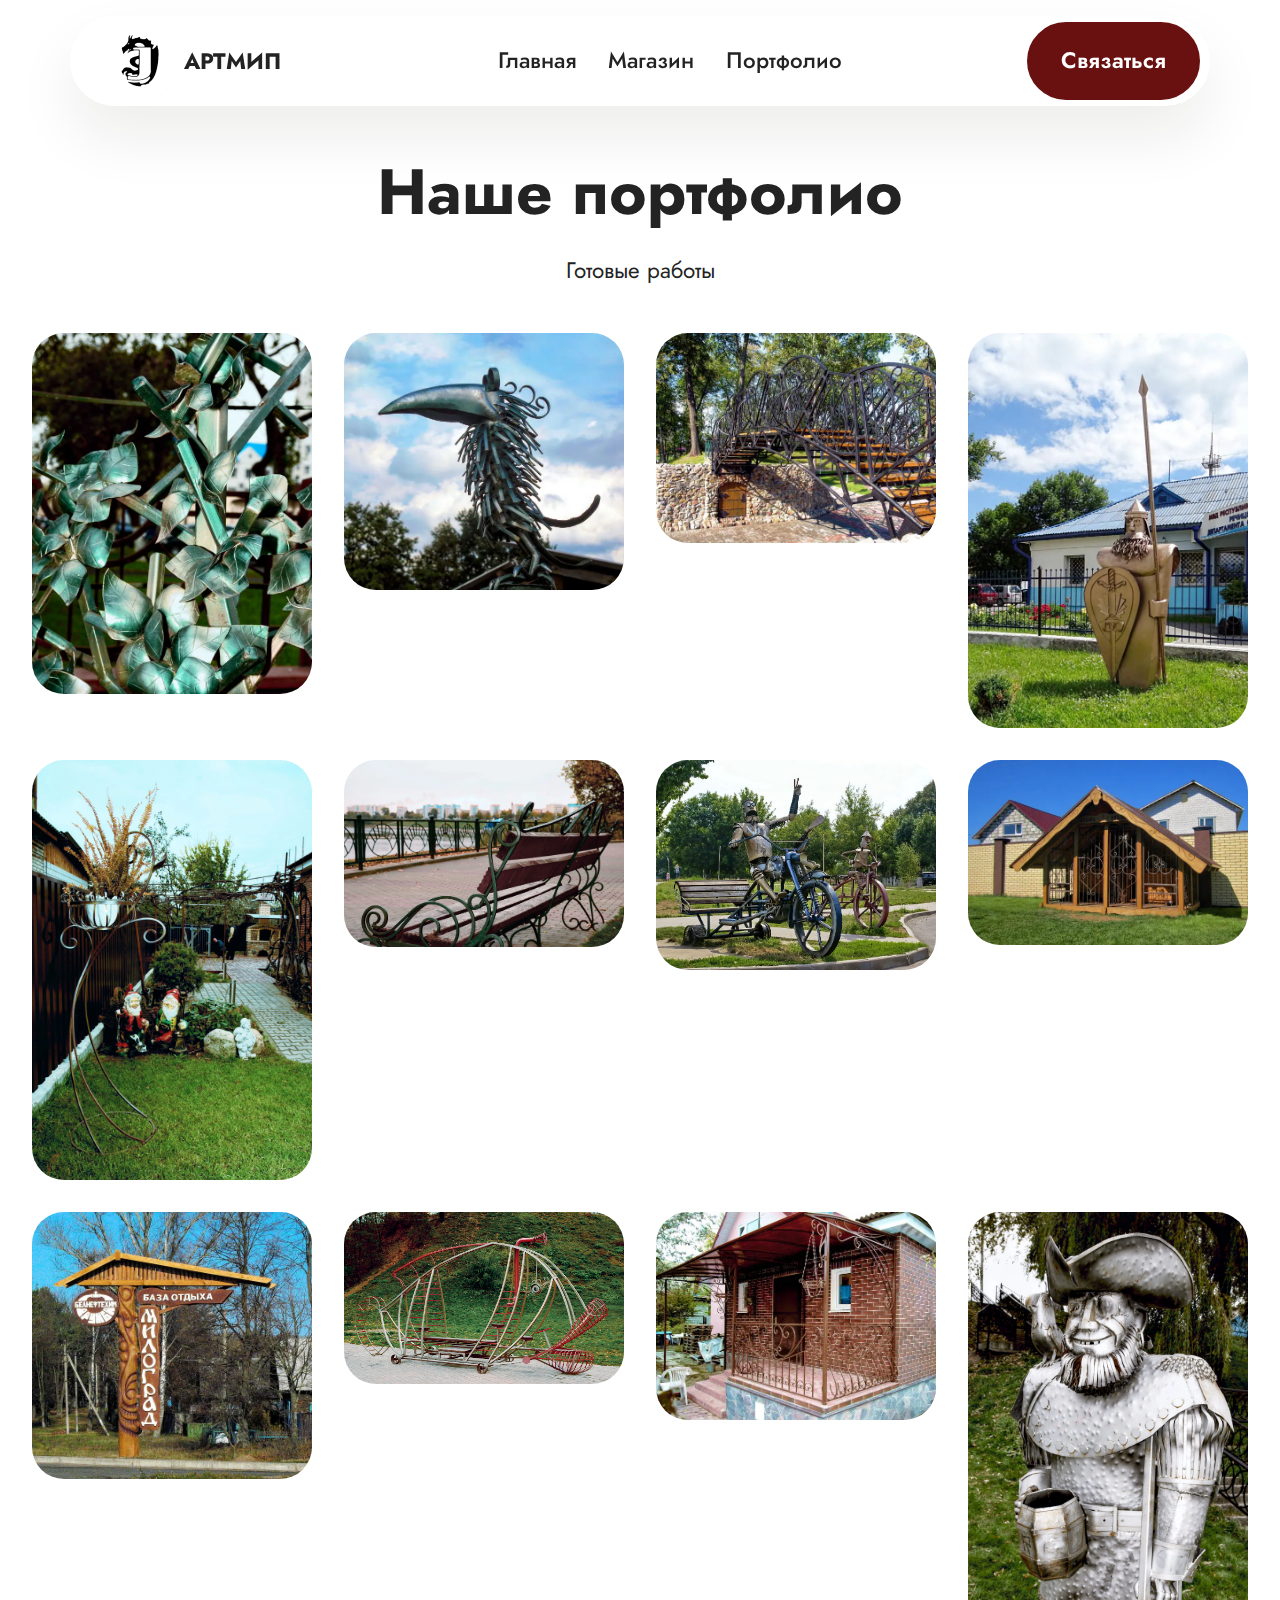
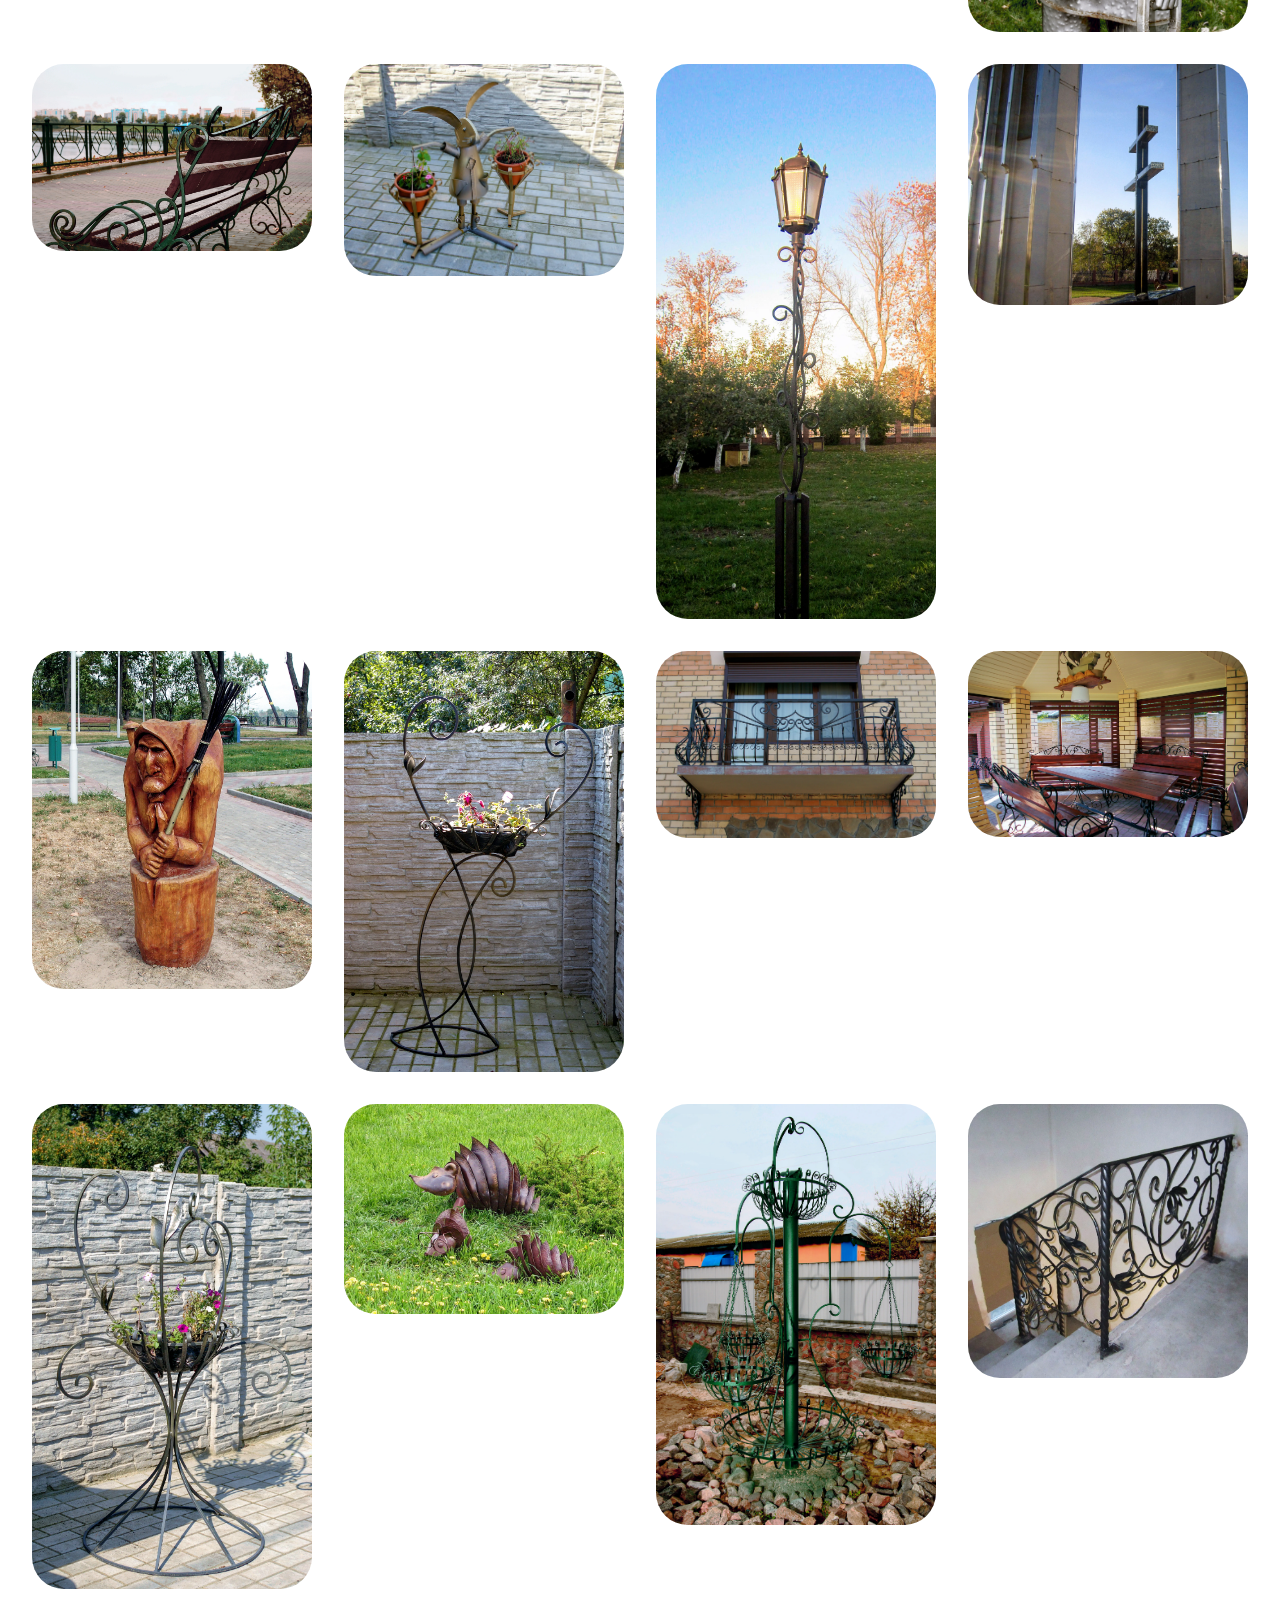
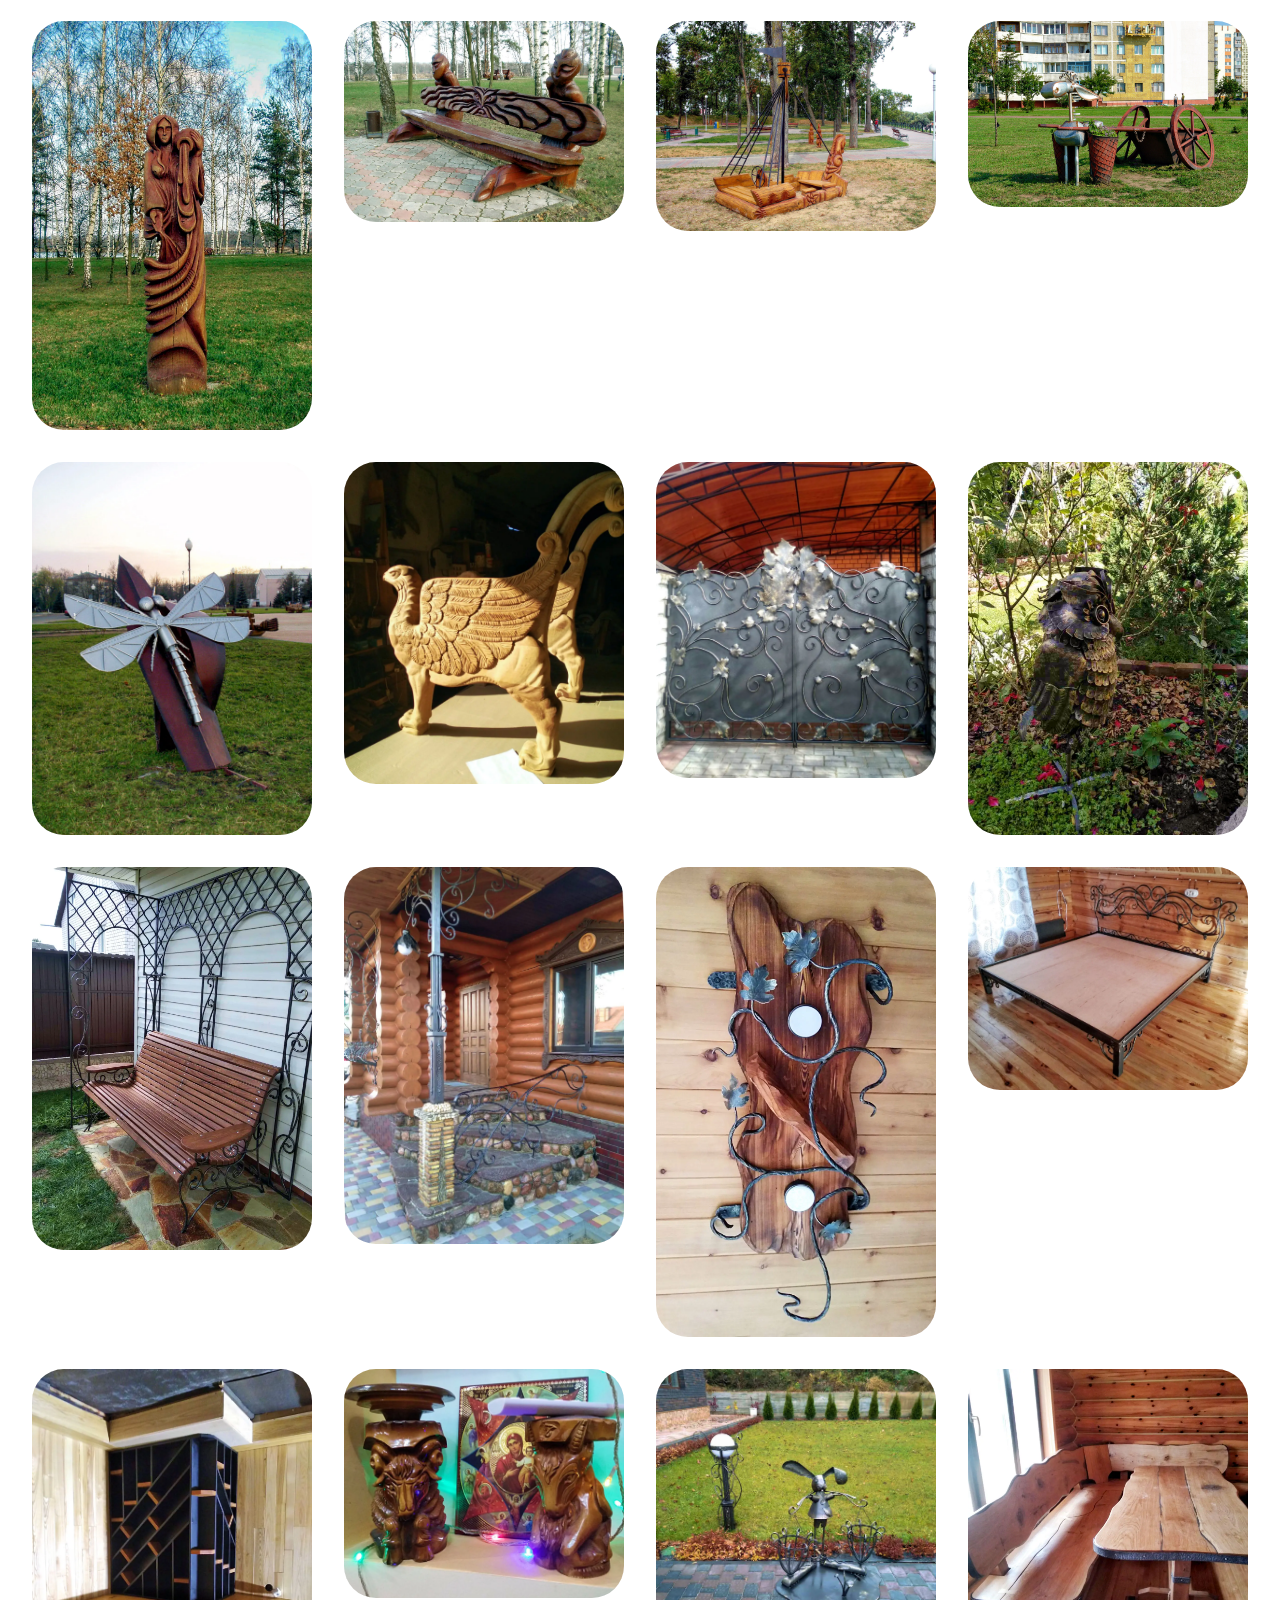
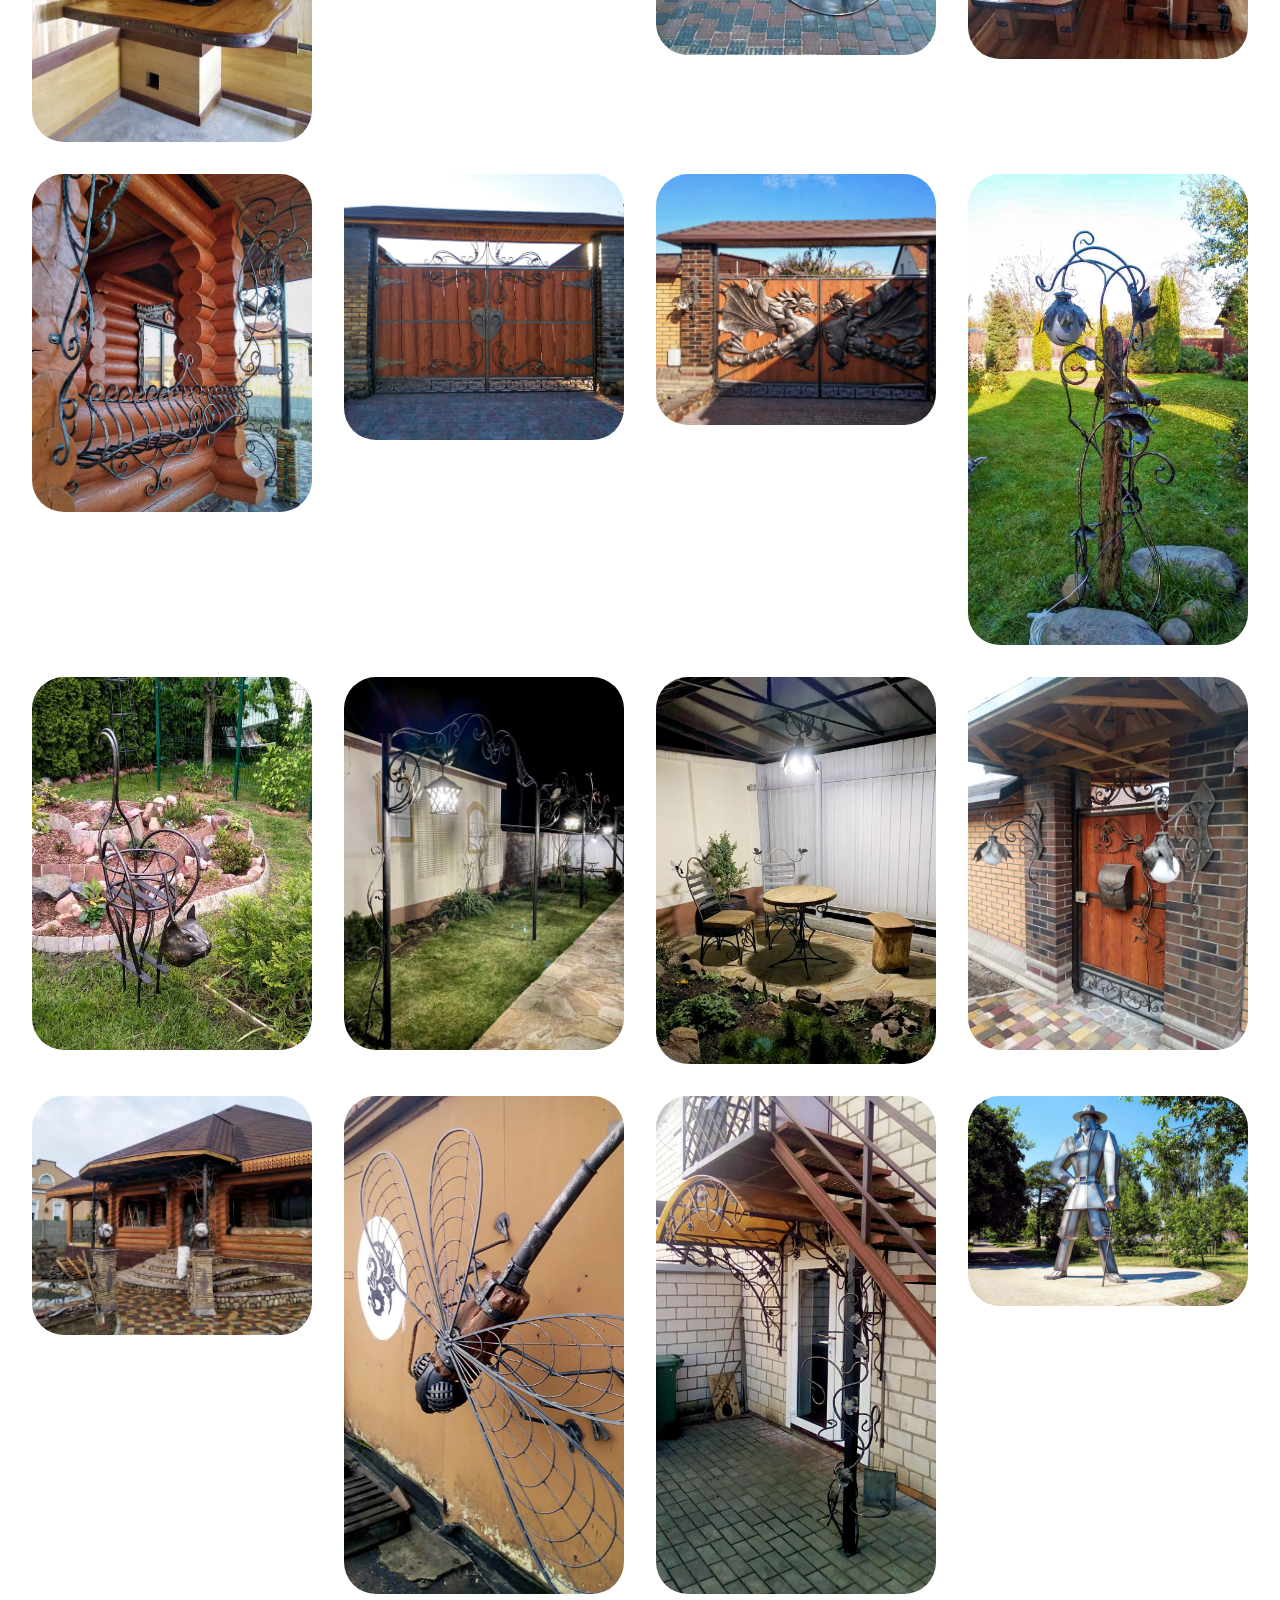
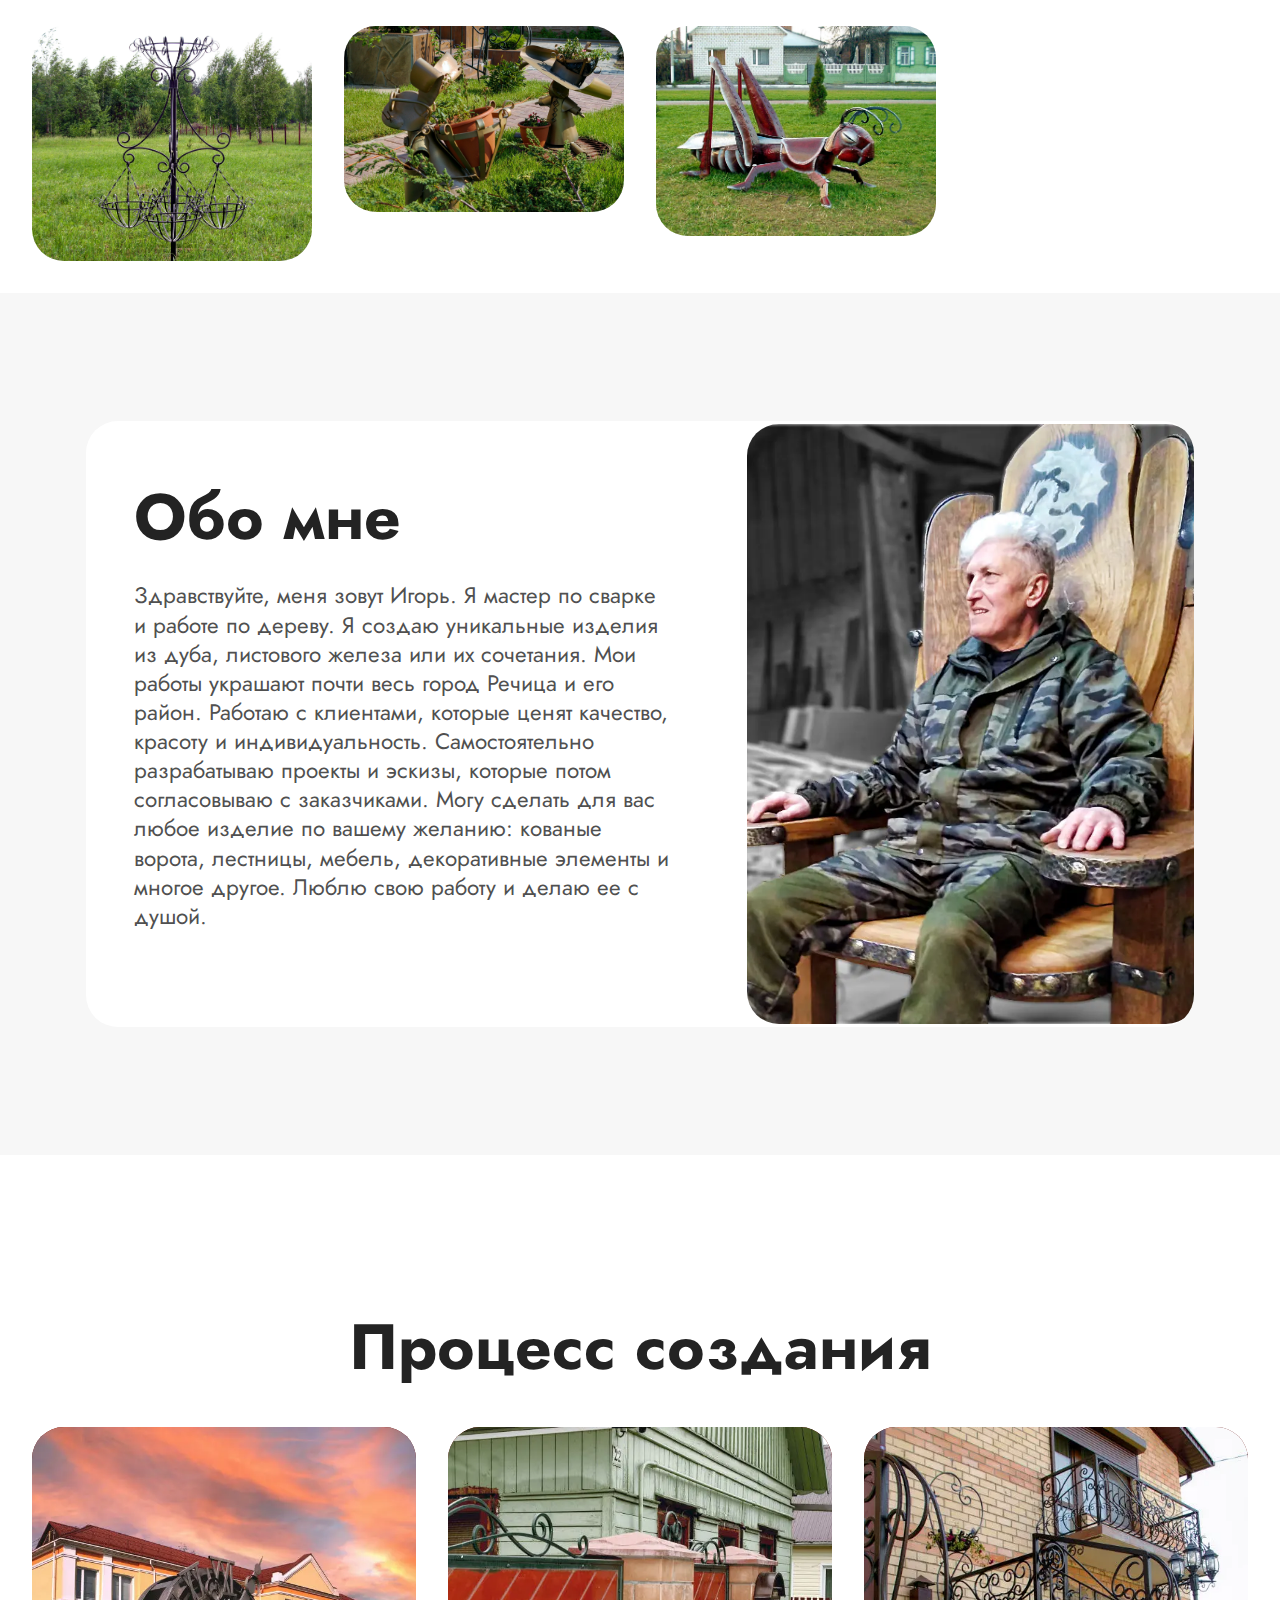
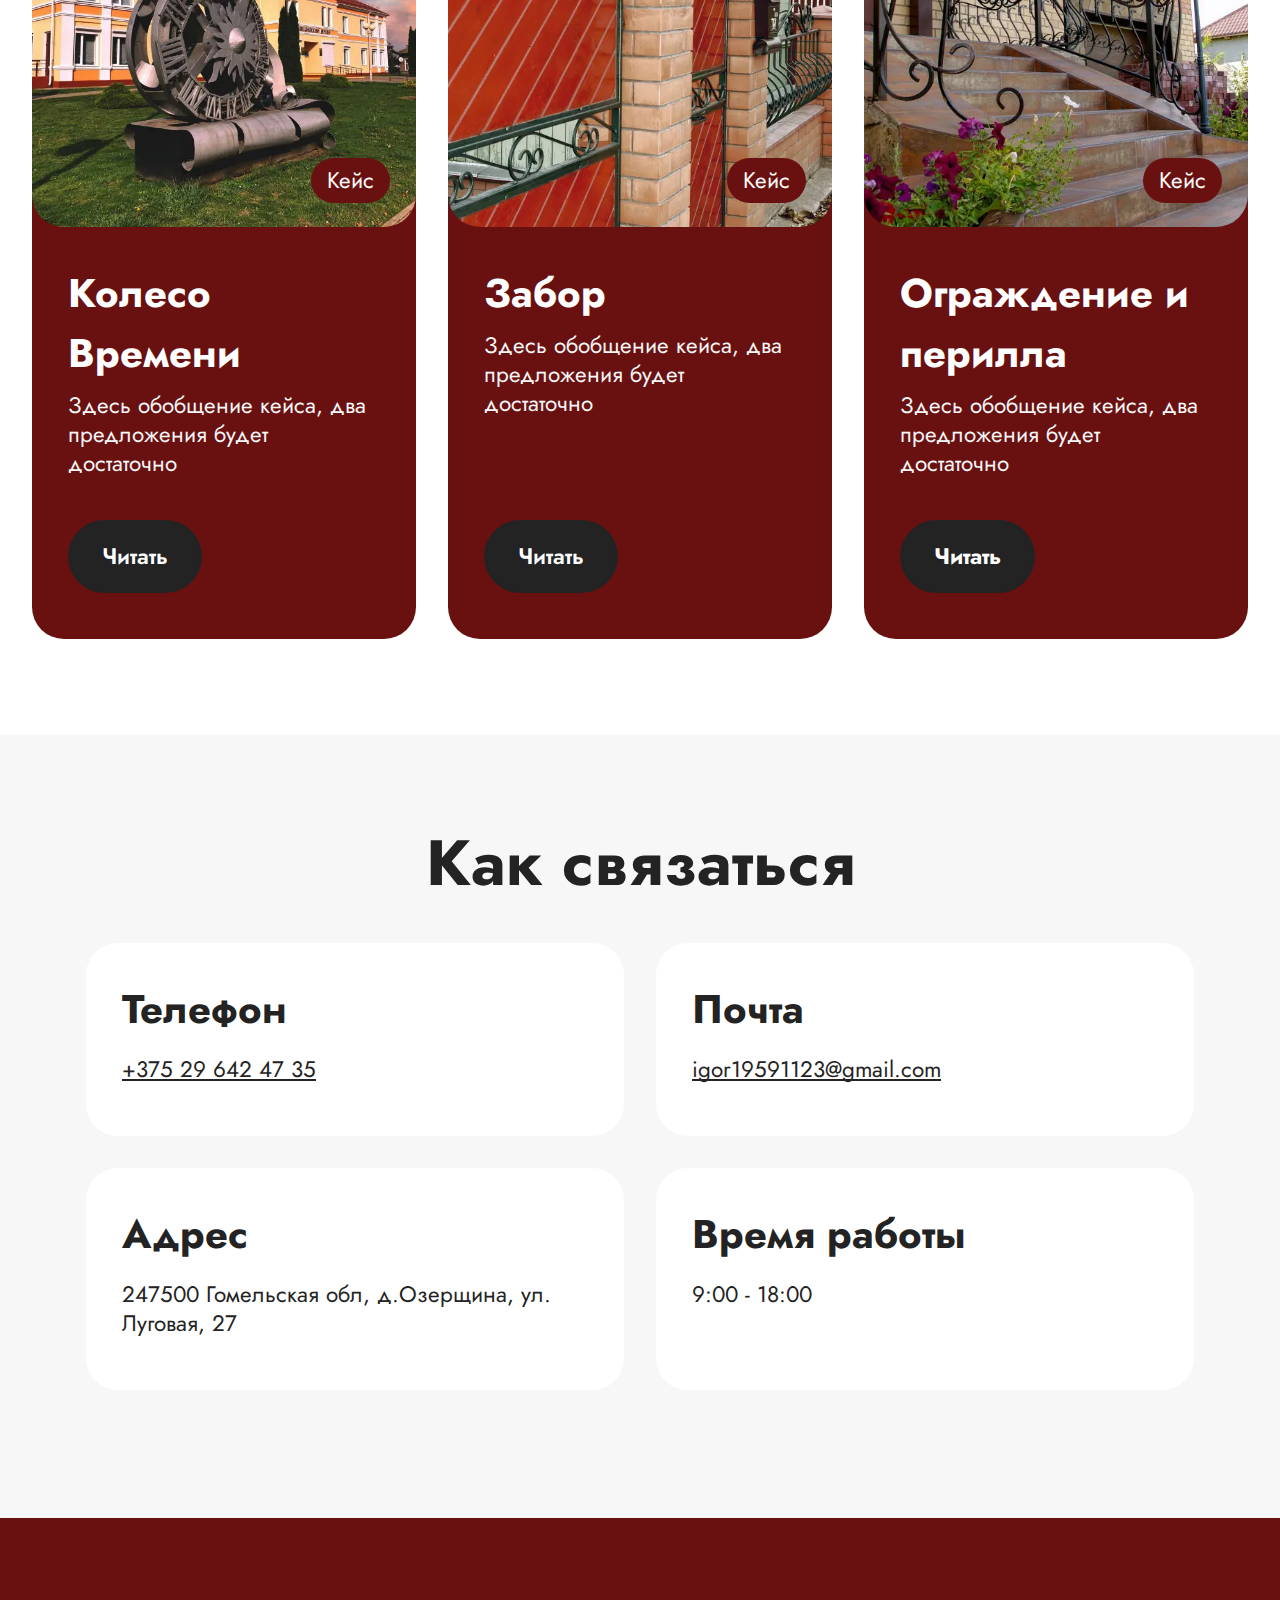
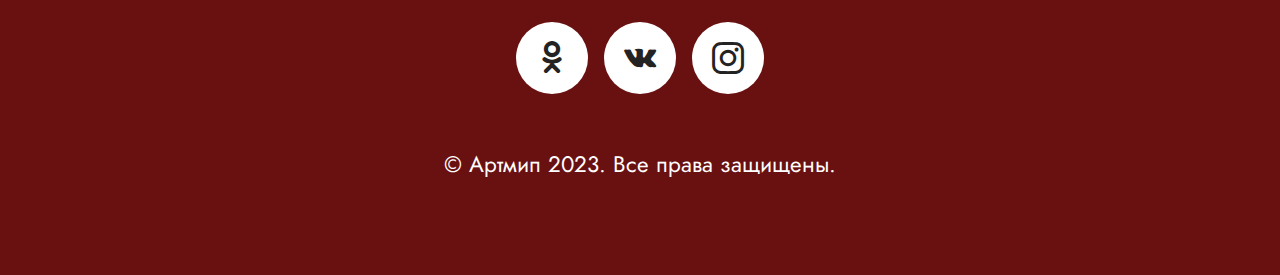
==== commit cf11bec4: "Add files via upload" ====
--- a/portfolio.html
+++ b/portfolio.html
@@ -85,8 +85,8 @@
         </div>
         <div class="row mbr-gallery mbr-masonry" data-masonry="{&quot;percentPosition&quot;: true }">
             <div class="col-12 col-md-6 col-lg-3 item gallery-image active">
-                <div class="item-wrapper" data-toggle="modal" data-bs-toggle="modal" data-target="#tS86GNSa2T-modal" data-bs-target="#tS86GNSa2T-modal">
-                    <img class="w-100" src="assets/images/dsc06627-632x814.webp" alt="Mobirise Website Builder" data-slide-to="0" data-bs-slide-to="0" data-target="#lb-tS86GNSa2T" data-bs-target="#lb-tS86GNSa2T">
+                <div class="item-wrapper" data-toggle="modal" data-bs-toggle="modal" data-target="#tS8fqaHdr9-modal" data-bs-target="#tS8fqaHdr9-modal">
+                    <img class="w-100" src="assets/images/dsc06627-632x814.webp" alt="Mobirise Website Builder" data-slide-to="0" data-bs-slide-to="0" data-target="#lb-tS8fqaHdr9" data-bs-target="#lb-tS8fqaHdr9">
                     <div class="icon-wrapper">
                         <span class="mobi-mbri mobi-mbri-search mbr-iconfont mbr-iconfont-btn"></span>
                     </div>
@@ -95,8 +95,8 @@
             </div>
             
             <div class="col-12 col-md-6 col-lg-3 item gallery-image">
-                <div class="item-wrapper" data-toggle="modal" data-bs-toggle="modal" data-target="#tS86GNSa2T-modal" data-bs-target="#tS86GNSa2T-modal">
-                    <img class="w-100" src="assets/images/f4311832-632x579.webp" alt="Mobirise Website Builder" data-slide-to="1" data-bs-slide-to="1" data-target="#lb-tS86GNSa2T" data-bs-target="#lb-tS86GNSa2T">
+                <div class="item-wrapper" data-toggle="modal" data-bs-toggle="modal" data-target="#tS8fqaHdr9-modal" data-bs-target="#tS8fqaHdr9-modal">
+                    <img class="w-100" src="assets/images/f4311832-632x579.webp" alt="Mobirise Website Builder" data-slide-to="1" data-bs-slide-to="1" data-target="#lb-tS8fqaHdr9" data-bs-target="#lb-tS8fqaHdr9">
                     <div class="icon-wrapper">
                         <span class="mobi-mbri mobi-mbri-search mbr-iconfont mbr-iconfont-btn"></span>
                     </div>
@@ -104,8 +104,8 @@
                 
             </div>
             <div class="col-12 col-md-6 col-lg-3 item gallery-image">
-                <div class="item-wrapper" data-toggle="modal" data-bs-toggle="modal" data-target="#tS86GNSa2T-modal" data-bs-target="#tS86GNSa2T-modal">
-                    <img class="w-100" src="assets/images/f4760856-632x474.webp" alt="Mobirise Website Builder" data-slide-to="2" data-bs-slide-to="2" data-target="#lb-tS86GNSa2T" data-bs-target="#lb-tS86GNSa2T">
+                <div class="item-wrapper" data-toggle="modal" data-bs-toggle="modal" data-target="#tS8fqaHdr9-modal" data-bs-target="#tS8fqaHdr9-modal">
+                    <img class="w-100" src="assets/images/f4760856-632x474.webp" alt="Mobirise Website Builder" data-slide-to="2" data-bs-slide-to="2" data-target="#lb-tS8fqaHdr9" data-bs-target="#lb-tS8fqaHdr9">
                     <div class="icon-wrapper">
                         <span class="mobi-mbri mobi-mbri-search mbr-iconfont mbr-iconfont-btn"></span>
                     </div>
@@ -114,416 +114,416 @@
             </div>
             
             <div class="col-12 col-md-6 col-lg-3 item gallery-image">
-                <div class="item-wrapper" data-toggle="modal" data-bs-toggle="modal" data-target="#tS86GNSa2T-modal" data-bs-target="#tS86GNSa2T-modal">
-                    <img class="w-100" src="assets/images/1650534054-63-sportishka-com-p-rechitsa-gomelskaya-oblast-dostoprimechate-69-632x891.webp" alt="Mobirise Website Builder" data-slide-to="3" data-bs-slide-to="3" data-target="#lb-tS86GNSa2T" data-bs-target="#lb-tS86GNSa2T">
-                    <div class="icon-wrapper">
-                        <span class="mobi-mbri mobi-mbri-search mbr-iconfont mbr-iconfont-btn"></span>
-                    </div>
-                </div>
-                
-            </div><div class="col-12 col-md-6 col-lg-3 item gallery-image">
-                <div class="item-wrapper" data-toggle="modal" data-bs-toggle="modal" data-target="#tS86GNSa2T-modal" data-bs-target="#tS86GNSa2T-modal">
-                    <img class="w-100" src="assets/images/dsc06570-2848x4272.webp" alt="Mobirise Website Builder" data-slide-to="4" data-bs-slide-to="4" data-target="#lb-tS86GNSa2T" data-bs-target="#lb-tS86GNSa2T">
-                    <div class="icon-wrapper">
-                        <span class="mobi-mbri mobi-mbri-search mbr-iconfont mbr-iconfont-btn"></span>
-                    </div>
-                </div>
-                
-            </div><div class="col-12 col-md-6 col-lg-3 item gallery-image">
-                <div class="item-wrapper" data-toggle="modal" data-bs-toggle="modal" data-target="#tS86GNSa2T-modal" data-bs-target="#tS86GNSa2T-modal">
-                    <img class="w-100" src="assets/images/dsc06604-2848x1899.webp" alt="Mobirise Website Builder" data-slide-to="5" data-bs-slide-to="5" data-target="#lb-tS86GNSa2T" data-bs-target="#lb-tS86GNSa2T">
-                    <div class="icon-wrapper">
-                        <span class="mobi-mbri mobi-mbri-search mbr-iconfont mbr-iconfont-btn"></span>
-                    </div>
-                </div>
-                
-            </div><div class="col-12 col-md-6 col-lg-3 item gallery-image">
-                <div class="item-wrapper" data-toggle="modal" data-bs-toggle="modal" data-target="#tS86GNSa2T-modal" data-bs-target="#tS86GNSa2T-modal">
-                    <img class="w-100" src="assets/images/3lct0yhrck8-topaz-enhance-4x-3212x2408.webp" alt="Mobirise Website Builder" data-slide-to="6" data-bs-slide-to="6" data-target="#lb-tS86GNSa2T" data-bs-target="#lb-tS86GNSa2T">
-                    <div class="icon-wrapper">
-                        <span class="mobi-mbri mobi-mbri-search mbr-iconfont mbr-iconfont-btn"></span>
-                    </div>
-                </div>
-                
-            </div><div class="col-12 col-md-6 col-lg-3 item gallery-image">
-                <div class="item-wrapper" data-toggle="modal" data-bs-toggle="modal" data-target="#tS86GNSa2T-modal" data-bs-target="#tS86GNSa2T-modal">
-                    <img class="w-100" src="assets/images/f5067912-632x418.webp" alt="Mobirise Website Builder" data-slide-to="7" data-bs-slide-to="7" data-target="#lb-tS86GNSa2T" data-bs-target="#lb-tS86GNSa2T">
-                    <div class="icon-wrapper">
-                        <span class="mobi-mbri mobi-mbri-search mbr-iconfont mbr-iconfont-btn"></span>
-                    </div>
-                </div>
-                
-            </div><div class="col-12 col-md-6 col-lg-3 item gallery-image">
-                <div class="item-wrapper" data-toggle="modal" data-bs-toggle="modal" data-target="#tS86GNSa2T-modal" data-bs-target="#tS86GNSa2T-modal">
-                    <img class="w-100" src="assets/images/f4253448-632x604.webp" alt="Mobirise Website Builder" data-slide-to="8" data-bs-slide-to="8" data-target="#lb-tS86GNSa2T" data-bs-target="#lb-tS86GNSa2T">
-                    <div class="icon-wrapper">
-                        <span class="mobi-mbri mobi-mbri-search mbr-iconfont mbr-iconfont-btn"></span>
-                    </div>
-                </div>
-                
-            </div><div class="col-12 col-md-6 col-lg-3 item gallery-image">
-                <div class="item-wrapper" data-toggle="modal" data-bs-toggle="modal" data-target="#tS86GNSa2T-modal" data-bs-target="#tS86GNSa2T-modal">
-                    <img class="w-100" src="assets/images/dsc06615-4272x2625.webp" alt="Mobirise Website Builder" data-slide-to="9" data-bs-slide-to="9" data-target="#lb-tS86GNSa2T" data-bs-target="#lb-tS86GNSa2T">
-                    <div class="icon-wrapper">
-                        <span class="mobi-mbri mobi-mbri-search mbr-iconfont mbr-iconfont-btn"></span>
-                    </div>
-                </div>
-                
-            </div><div class="col-12 col-md-6 col-lg-3 item gallery-image">
-                <div class="item-wrapper" data-toggle="modal" data-bs-toggle="modal" data-target="#tS86GNSa2T-modal" data-bs-target="#tS86GNSa2T-modal">
-                    <img class="w-100" src="assets/images/dsc06582-632x469.webp" alt="Mobirise Website Builder" data-slide-to="10" data-bs-slide-to="10" data-target="#lb-tS86GNSa2T" data-bs-target="#lb-tS86GNSa2T">
-                    <div class="icon-wrapper">
-                        <span class="mobi-mbri mobi-mbri-search mbr-iconfont mbr-iconfont-btn"></span>
-                    </div>
-                </div>
-                
-            </div><div class="col-12 col-md-6 col-lg-3 item gallery-image">
-                <div class="item-wrapper" data-toggle="modal" data-bs-toggle="modal" data-target="#tS86GNSa2T-modal" data-bs-target="#tS86GNSa2T-modal">
-                    <img class="w-100" src="assets/images/dsc06619-2848x4272.webp" alt="Mobirise Website Builder" data-slide-to="11" data-bs-slide-to="11" data-target="#lb-tS86GNSa2T" data-bs-target="#lb-tS86GNSa2T">
-                    <div class="icon-wrapper">
-                        <span class="mobi-mbri mobi-mbri-search mbr-iconfont mbr-iconfont-btn"></span>
-                    </div>
-                </div>
-                
-            </div><div class="col-12 col-md-6 col-lg-3 item gallery-image">
-                <div class="item-wrapper" data-toggle="modal" data-bs-toggle="modal" data-target="#tS86GNSa2T-modal" data-bs-target="#tS86GNSa2T-modal">
-                    <img class="w-100" src="assets/images/dsc06604-4272x2848.webp" alt="Mobirise Website Builder" data-slide-to="12" data-bs-slide-to="12" data-target="#lb-tS86GNSa2T" data-bs-target="#lb-tS86GNSa2T">
-                    <div class="icon-wrapper">
-                        <span class="mobi-mbri mobi-mbri-search mbr-iconfont mbr-iconfont-btn"></span>
-                    </div>
-                </div>
-                
-            </div><div class="col-12 col-md-6 col-lg-3 item gallery-image">
-                <div class="item-wrapper" data-toggle="modal" data-bs-toggle="modal" data-target="#tS86GNSa2T-modal" data-bs-target="#tS86GNSa2T-modal">
-                    <img class="w-100" src="assets/images/f3714128-2279x1723.webp" alt="Mobirise Website Builder" data-slide-to="13" data-bs-slide-to="13" data-target="#lb-tS86GNSa2T" data-bs-target="#lb-tS86GNSa2T">
-                    <div class="icon-wrapper">
-                        <span class="mobi-mbri mobi-mbri-search mbr-iconfont mbr-iconfont-btn"></span>
-                    </div>
-                </div>
-                
-            </div><div class="col-12 col-md-6 col-lg-3 item gallery-image">
-                <div class="item-wrapper" data-toggle="modal" data-bs-toggle="modal" data-target="#tS86GNSa2T-modal" data-bs-target="#tS86GNSa2T-modal">
-                    <img class="w-100" src="assets/images/f0394576-1663x3299.webp" alt="Mobirise Website Builder" data-slide-to="14" data-bs-slide-to="14" data-target="#lb-tS86GNSa2T" data-bs-target="#lb-tS86GNSa2T">
-                    <div class="icon-wrapper">
-                        <span class="mobi-mbri mobi-mbri-search mbr-iconfont mbr-iconfont-btn"></span>
-                    </div>
-                </div>
-                
-            </div><div class="col-12 col-md-6 col-lg-3 item gallery-image">
-                <div class="item-wrapper" data-toggle="modal" data-bs-toggle="modal" data-target="#tS86GNSa2T-modal" data-bs-target="#tS86GNSa2T-modal">
-                    <img class="w-100" src="assets/images/f0361888-2806x2420.webp" alt="Mobirise Website Builder" data-slide-to="15" data-bs-slide-to="15" data-target="#lb-tS86GNSa2T" data-bs-target="#lb-tS86GNSa2T">
-                    <div class="icon-wrapper">
-                        <span class="mobi-mbri mobi-mbri-search mbr-iconfont mbr-iconfont-btn"></span>
-                    </div>
-                </div>
-                
-            </div><div class="col-12 col-md-6 col-lg-3 item gallery-image">
-                <div class="item-wrapper" data-toggle="modal" data-bs-toggle="modal" data-target="#tS86GNSa2T-modal" data-bs-target="#tS86GNSa2T-modal">
-                    <img class="w-100" src="assets/images/f4150896-1910x2304.webp" alt="Mobirise Website Builder" data-slide-to="16" data-bs-slide-to="16" data-target="#lb-tS86GNSa2T" data-bs-target="#lb-tS86GNSa2T">
-                    <div class="icon-wrapper">
-                        <span class="mobi-mbri mobi-mbri-search mbr-iconfont mbr-iconfont-btn"></span>
-                    </div>
-                </div>
-                
-            </div><div class="col-12 col-md-6 col-lg-3 item gallery-image">
-                <div class="item-wrapper" data-toggle="modal" data-bs-toggle="modal" data-target="#tS86GNSa2T-modal" data-bs-target="#tS86GNSa2T-modal">
-                    <img class="w-100" src="assets/images/f3764400-1988x2990.webp" alt="Mobirise Website Builder" data-slide-to="17" data-bs-slide-to="17" data-target="#lb-tS86GNSa2T" data-bs-target="#lb-tS86GNSa2T">
-                    <div class="icon-wrapper">
-                        <span class="mobi-mbri mobi-mbri-search mbr-iconfont mbr-iconfont-btn"></span>
-                    </div>
-                </div>
-                
-            </div><div class="col-12 col-md-6 col-lg-3 item gallery-image">
-                <div class="item-wrapper" data-toggle="modal" data-bs-toggle="modal" data-target="#tS86GNSa2T-modal" data-bs-target="#tS86GNSa2T-modal">
-                    <img class="w-100" src="assets/images/f3917568-2619x1743.webp" alt="Mobirise Website Builder" data-slide-to="18" data-bs-slide-to="18" data-target="#lb-tS86GNSa2T" data-bs-target="#lb-tS86GNSa2T">
-                    <div class="icon-wrapper">
-                        <span class="mobi-mbri mobi-mbri-search mbr-iconfont mbr-iconfont-btn"></span>
-                    </div>
-                </div>
-                
-            </div><div class="col-12 col-md-6 col-lg-3 item gallery-image">
-                <div class="item-wrapper" data-toggle="modal" data-bs-toggle="modal" data-target="#tS86GNSa2T-modal" data-bs-target="#tS86GNSa2T-modal">
-                    <img class="w-100" src="assets/images/f3759672-2740x1820.webp" alt="Mobirise Website Builder" data-slide-to="19" data-bs-slide-to="19" data-target="#lb-tS86GNSa2T" data-bs-target="#lb-tS86GNSa2T">
-                    <div class="icon-wrapper">
-                        <span class="mobi-mbri mobi-mbri-search mbr-iconfont mbr-iconfont-btn"></span>
-                    </div>
-                </div>
-                
-            </div><div class="col-12 col-md-6 col-lg-3 item gallery-image">
-                <div class="item-wrapper" data-toggle="modal" data-bs-toggle="modal" data-target="#tS86GNSa2T-modal" data-bs-target="#tS86GNSa2T-modal">
-                    <img class="w-100" src="assets/images/f4012496-1739x3008.webp" alt="Mobirise Website Builder" data-slide-to="20" data-bs-slide-to="20" data-target="#lb-tS86GNSa2T" data-bs-target="#lb-tS86GNSa2T">
-                    <div class="icon-wrapper">
-                        <span class="mobi-mbri mobi-mbri-search mbr-iconfont mbr-iconfont-btn"></span>
-                    </div>
-                </div>
-                
-            </div><div class="col-12 col-md-6 col-lg-3 item gallery-image">
-                <div class="item-wrapper" data-toggle="modal" data-bs-toggle="modal" data-target="#tS86GNSa2T-modal" data-bs-target="#tS86GNSa2T-modal">
-                    <img class="w-100" src="assets/images/f4275816-1616x1212.webp" alt="Mobirise Website Builder" data-slide-to="21" data-bs-slide-to="21" data-target="#lb-tS86GNSa2T" data-bs-target="#lb-tS86GNSa2T">
-                    <div class="icon-wrapper">
-                        <span class="mobi-mbri mobi-mbri-search mbr-iconfont mbr-iconfont-btn"></span>
-                    </div>
-                </div>
-                
-            </div><div class="col-12 col-md-6 col-lg-3 item gallery-image">
-                <div class="item-wrapper" data-toggle="modal" data-bs-toggle="modal" data-target="#tS86GNSa2T-modal" data-bs-target="#tS86GNSa2T-modal">
-                    <img class="w-100" src="assets/images/dsc06591-2764x4148.webp" alt="Mobirise Website Builder" data-slide-to="22" data-bs-slide-to="22" data-target="#lb-tS86GNSa2T" data-bs-target="#lb-tS86GNSa2T">
-                    <div class="icon-wrapper">
-                        <span class="mobi-mbri mobi-mbri-search mbr-iconfont mbr-iconfont-btn"></span>
-                    </div>
-                </div>
-                
-            </div><div class="col-12 col-md-6 col-lg-3 item gallery-image">
-                <div class="item-wrapper" data-toggle="modal" data-bs-toggle="modal" data-target="#tS86GNSa2T-modal" data-bs-target="#tS86GNSa2T-modal">
-                    <img class="w-100" src="assets/images/f0829568-3157x3090.webp" alt="Mobirise Website Builder" data-slide-to="23" data-bs-slide-to="23" data-target="#lb-tS86GNSa2T" data-bs-target="#lb-tS86GNSa2T">
-                    <div class="icon-wrapper">
-                        <span class="mobi-mbri mobi-mbri-search mbr-iconfont mbr-iconfont-btn"></span>
-                    </div>
-                </div>
-                
-            </div><div class="col-12 col-md-6 col-lg-3 item gallery-image">
-                <div class="item-wrapper" data-toggle="modal" data-bs-toggle="modal" data-target="#tS86GNSa2T-modal" data-bs-target="#tS86GNSa2T-modal">
-                    <img class="w-100" src="assets/images/f4259280-1014x1482.webp" alt="Mobirise Website Builder" data-slide-to="24" data-bs-slide-to="24" data-target="#lb-tS86GNSa2T" data-bs-target="#lb-tS86GNSa2T">
-                    <div class="icon-wrapper">
-                        <span class="mobi-mbri mobi-mbri-search mbr-iconfont mbr-iconfont-btn"></span>
-                    </div>
-                </div>
-                
-            </div><div class="col-12 col-md-6 col-lg-3 item gallery-image">
-                <div class="item-wrapper" data-toggle="modal" data-bs-toggle="modal" data-target="#tS86GNSa2T-modal" data-bs-target="#tS86GNSa2T-modal">
-                    <img class="w-100" src="assets/images/f4221872-1554x1118.webp" alt="Mobirise Website Builder" data-slide-to="25" data-bs-slide-to="25" data-target="#lb-tS86GNSa2T" data-bs-target="#lb-tS86GNSa2T">
-                    <div class="icon-wrapper">
-                        <span class="mobi-mbri mobi-mbri-search mbr-iconfont mbr-iconfont-btn"></span>
-                    </div>
-                </div>
-                
-            </div><div class="col-12 col-md-6 col-lg-3 item gallery-image">
-                <div class="item-wrapper" data-toggle="modal" data-bs-toggle="modal" data-target="#tS86GNSa2T-modal" data-bs-target="#tS86GNSa2T-modal">
-                    <img class="w-100" src="assets/images/f4181208-3072x2304.webp" alt="Mobirise Website Builder" data-slide-to="26" data-bs-slide-to="26" data-target="#lb-tS86GNSa2T" data-bs-target="#lb-tS86GNSa2T">
-                    <div class="icon-wrapper">
-                        <span class="mobi-mbri mobi-mbri-search mbr-iconfont mbr-iconfont-btn"></span>
-                    </div>
-                </div>
-                
-            </div><div class="col-12 col-md-6 col-lg-3 item gallery-image">
-                <div class="item-wrapper" data-toggle="modal" data-bs-toggle="modal" data-target="#tS86GNSa2T-modal" data-bs-target="#tS86GNSa2T-modal">
-                    <img class="w-100" src="assets/images/f4539520-3888x2592.webp" alt="Mobirise Website Builder" data-slide-to="27" data-bs-slide-to="27" data-target="#lb-tS86GNSa2T" data-bs-target="#lb-tS86GNSa2T">
-                    <div class="icon-wrapper">
-                        <span class="mobi-mbri mobi-mbri-search mbr-iconfont mbr-iconfont-btn"></span>
-                    </div>
-                </div>
-                
-            </div><div class="col-12 col-md-6 col-lg-3 item gallery-image">
-                <div class="item-wrapper" data-toggle="modal" data-bs-toggle="modal" data-target="#tS86GNSa2T-modal" data-bs-target="#tS86GNSa2T-modal">
-                    <img class="w-100" src="assets/images/f4673280-1200x1600.webp" alt="Mobirise Website Builder" data-slide-to="28" data-bs-slide-to="28" data-target="#lb-tS86GNSa2T" data-bs-target="#lb-tS86GNSa2T">
-                    <div class="icon-wrapper">
-                        <span class="mobi-mbri mobi-mbri-search mbr-iconfont mbr-iconfont-btn"></span>
-                    </div>
-                </div>
-                
-            </div><div class="col-12 col-md-6 col-lg-3 item gallery-image">
-                <div class="item-wrapper" data-toggle="modal" data-bs-toggle="modal" data-target="#tS86GNSa2T-modal" data-bs-target="#tS86GNSa2T-modal">
-                    <img class="w-100" src="assets/images/-viber-2023-09-29-18-03-47-798-1200x1380.webp" alt="Mobirise Website Builder" data-slide-to="29" data-bs-slide-to="29" data-target="#lb-tS86GNSa2T" data-bs-target="#lb-tS86GNSa2T">
-                    <div class="icon-wrapper">
-                        <span class="mobi-mbri mobi-mbri-search mbr-iconfont mbr-iconfont-btn"></span>
-                    </div>
-                </div>
-                
-            </div><div class="col-12 col-md-6 col-lg-3 item gallery-image">
-                <div class="item-wrapper" data-toggle="modal" data-bs-toggle="modal" data-target="#tS86GNSa2T-modal" data-bs-target="#tS86GNSa2T-modal">
-                    <img class="w-100" src="assets/images/-viber-2023-09-29-18-05-36-344-1152x1299.webp" alt="Mobirise Website Builder" data-slide-to="30" data-bs-slide-to="30" data-target="#lb-tS86GNSa2T" data-bs-target="#lb-tS86GNSa2T">
-                    <div class="icon-wrapper">
-                        <span class="mobi-mbri mobi-mbri-search mbr-iconfont mbr-iconfont-btn"></span>
-                    </div>
-                </div>
-                
-            </div><div class="col-12 col-md-6 col-lg-3 item gallery-image">
-                <div class="item-wrapper" data-toggle="modal" data-bs-toggle="modal" data-target="#tS86GNSa2T-modal" data-bs-target="#tS86GNSa2T-modal">
-                    <img class="w-100" src="assets/images/-viber-2023-09-29-18-05-37-808-936x1247.webp" alt="Mobirise Website Builder" data-slide-to="31" data-bs-slide-to="31" data-target="#lb-tS86GNSa2T" data-bs-target="#lb-tS86GNSa2T">
-                    <div class="icon-wrapper">
-                        <span class="mobi-mbri mobi-mbri-search mbr-iconfont mbr-iconfont-btn"></span>
-                    </div>
-                </div>
-                
-            </div><div class="col-12 col-md-6 col-lg-3 item gallery-image">
-                <div class="item-wrapper" data-toggle="modal" data-bs-toggle="modal" data-target="#tS86GNSa2T-modal" data-bs-target="#tS86GNSa2T-modal">
-                    <img class="w-100" src="assets/images/-viber-2023-09-29-18-05-59-218-1088x1487.webp" alt="Mobirise Website Builder" data-slide-to="32" data-bs-slide-to="32" data-target="#lb-tS86GNSa2T" data-bs-target="#lb-tS86GNSa2T">
-                    <div class="icon-wrapper">
-                        <span class="mobi-mbri mobi-mbri-search mbr-iconfont mbr-iconfont-btn"></span>
-                    </div>
-                </div>
-                
-            </div><div class="col-12 col-md-6 col-lg-3 item gallery-image">
-                <div class="item-wrapper" data-toggle="modal" data-bs-toggle="modal" data-target="#tS86GNSa2T-modal" data-bs-target="#tS86GNSa2T-modal">
-                    <img class="w-100" src="assets/images/-viber-2023-09-29-18-06-49-876-1156x1555.webp" alt="Mobirise Website Builder" data-slide-to="33" data-bs-slide-to="33" data-target="#lb-tS86GNSa2T" data-bs-target="#lb-tS86GNSa2T">
-                    <div class="icon-wrapper">
-                        <span class="mobi-mbri mobi-mbri-search mbr-iconfont mbr-iconfont-btn"></span>
-                    </div>
-                </div>
-                
-            </div><div class="col-12 col-md-6 col-lg-3 item gallery-image">
-                <div class="item-wrapper" data-toggle="modal" data-bs-toggle="modal" data-target="#tS86GNSa2T-modal" data-bs-target="#tS86GNSa2T-modal">
-                    <img class="w-100" src="assets/images/-viber-2023-09-29-18-07-00-526-1074x1801.webp" alt="Mobirise Website Builder" data-slide-to="34" data-bs-slide-to="34" data-target="#lb-tS86GNSa2T" data-bs-target="#lb-tS86GNSa2T">
-                    <div class="icon-wrapper">
-                        <span class="mobi-mbri mobi-mbri-search mbr-iconfont mbr-iconfont-btn"></span>
-                    </div>
-                </div>
-                
-            </div><div class="col-12 col-md-6 col-lg-3 item gallery-image">
-                <div class="item-wrapper" data-toggle="modal" data-bs-toggle="modal" data-target="#tS86GNSa2T-modal" data-bs-target="#tS86GNSa2T-modal">
-                    <img class="w-100" src="assets/images/-viber-2023-09-29-18-07-07-901-1414x1127.webp" alt="Mobirise Website Builder" data-slide-to="35" data-bs-slide-to="35" data-target="#lb-tS86GNSa2T" data-bs-target="#lb-tS86GNSa2T">
-                    <div class="icon-wrapper">
-                        <span class="mobi-mbri mobi-mbri-search mbr-iconfont mbr-iconfont-btn"></span>
-                    </div>
-                </div>
-                
-            </div><div class="col-12 col-md-6 col-lg-3 item gallery-image">
-                <div class="item-wrapper" data-toggle="modal" data-bs-toggle="modal" data-target="#tS86GNSa2T-modal" data-bs-target="#tS86GNSa2T-modal">
-                    <img class="w-100" src="assets/images/-viber-2023-09-29-18-07-11-255-1190x1586.webp" alt="Mobirise Website Builder" data-slide-to="36" data-bs-slide-to="36" data-target="#lb-tS86GNSa2T" data-bs-target="#lb-tS86GNSa2T">
-                    <div class="icon-wrapper">
-                        <span class="mobi-mbri mobi-mbri-search mbr-iconfont mbr-iconfont-btn"></span>
-                    </div>
-                </div>
-                
-            </div><div class="col-12 col-md-6 col-lg-3 item gallery-image">
-                <div class="item-wrapper" data-toggle="modal" data-bs-toggle="modal" data-target="#tS86GNSa2T-modal" data-bs-target="#tS86GNSa2T-modal">
-                    <img class="w-100" src="assets/images/-viber-2023-09-29-18-07-12-376-1176x961.webp" alt="Mobirise Website Builder" data-slide-to="37" data-bs-slide-to="37" data-target="#lb-tS86GNSa2T" data-bs-target="#lb-tS86GNSa2T">
-                    <div class="icon-wrapper">
-                        <span class="mobi-mbri mobi-mbri-search mbr-iconfont mbr-iconfont-btn"></span>
-                    </div>
-                </div>
-                
-            </div><div class="col-12 col-md-6 col-lg-3 item gallery-image">
-                <div class="item-wrapper" data-toggle="modal" data-bs-toggle="modal" data-target="#tS86GNSa2T-modal" data-bs-target="#tS86GNSa2T-modal">
-                    <img class="w-100" src="assets/images/-viber-2023-09-29-18-07-16-558-1200x1226.webp" alt="Mobirise Website Builder" data-slide-to="38" data-bs-slide-to="38" data-target="#lb-tS86GNSa2T" data-bs-target="#lb-tS86GNSa2T">
-                    <div class="icon-wrapper">
-                        <span class="mobi-mbri mobi-mbri-search mbr-iconfont mbr-iconfont-btn"></span>
-                    </div>
-                </div>
-                
-            </div><div class="col-12 col-md-6 col-lg-3 item gallery-image">
-                <div class="item-wrapper" data-toggle="modal" data-bs-toggle="modal" data-target="#tS86GNSa2T-modal" data-bs-target="#tS86GNSa2T-modal">
-                    <img class="w-100" src="assets/images/-viber-2023-09-29-18-07-17-907-1114x1154.webp" alt="Mobirise Website Builder" data-slide-to="39" data-bs-slide-to="39" data-target="#lb-tS86GNSa2T" data-bs-target="#lb-tS86GNSa2T">
-                    <div class="icon-wrapper">
-                        <span class="mobi-mbri mobi-mbri-search mbr-iconfont mbr-iconfont-btn"></span>
-                    </div>
-                </div>
-                
-            </div><div class="col-12 col-md-6 col-lg-3 item gallery-image">
-                <div class="item-wrapper" data-toggle="modal" data-bs-toggle="modal" data-target="#tS86GNSa2T-modal" data-bs-target="#tS86GNSa2T-modal">
-                    <img class="w-100" src="assets/images/-viber-2023-09-29-18-07-18-137-1138x1375.webp" alt="Mobirise Website Builder" data-slide-to="40" data-bs-slide-to="40" data-target="#lb-tS86GNSa2T" data-bs-target="#lb-tS86GNSa2T">
-                    <div class="icon-wrapper">
-                        <span class="mobi-mbri mobi-mbri-search mbr-iconfont mbr-iconfont-btn"></span>
-                    </div>
-                </div>
-                
-            </div><div class="col-12 col-md-6 col-lg-3 item gallery-image">
-                <div class="item-wrapper" data-toggle="modal" data-bs-toggle="modal" data-target="#tS86GNSa2T-modal" data-bs-target="#tS86GNSa2T-modal">
-                    <img class="w-100" src="assets/images/-viber-2023-09-29-18-07-18-347-1160x1103.webp" alt="Mobirise Website Builder" data-slide-to="41" data-bs-slide-to="41" data-target="#lb-tS86GNSa2T" data-bs-target="#lb-tS86GNSa2T">
-                    <div class="icon-wrapper">
-                        <span class="mobi-mbri mobi-mbri-search mbr-iconfont mbr-iconfont-btn"></span>
-                    </div>
-                </div>
-                
-            </div><div class="col-12 col-md-6 col-lg-3 item gallery-image">
-                <div class="item-wrapper" data-toggle="modal" data-bs-toggle="modal" data-target="#tS86GNSa2T-modal" data-bs-target="#tS86GNSa2T-modal">
-                    <img class="w-100" src="assets/images/-viber-2023-09-29-18-07-19-369-1130x1011.webp" alt="Mobirise Website Builder" data-slide-to="42" data-bs-slide-to="42" data-target="#lb-tS86GNSa2T" data-bs-target="#lb-tS86GNSa2T">
-                    <div class="icon-wrapper">
-                        <span class="mobi-mbri mobi-mbri-search mbr-iconfont mbr-iconfont-btn"></span>
-                    </div>
-                </div>
-                
-            </div><div class="col-12 col-md-6 col-lg-3 item gallery-image">
-                <div class="item-wrapper" data-toggle="modal" data-bs-toggle="modal" data-target="#tS86GNSa2T-modal" data-bs-target="#tS86GNSa2T-modal">
-                    <img class="w-100" src="assets/images/-viber-2023-09-29-18-07-19-793-951x1600.webp" alt="Mobirise Website Builder" data-slide-to="43" data-bs-slide-to="43" data-target="#lb-tS86GNSa2T" data-bs-target="#lb-tS86GNSa2T">
-                    <div class="icon-wrapper">
-                        <span class="mobi-mbri mobi-mbri-search mbr-iconfont mbr-iconfont-btn"></span>
-                    </div>
-                </div>
-                
-            </div><div class="col-12 col-md-6 col-lg-3 item gallery-image">
-                <div class="item-wrapper" data-toggle="modal" data-bs-toggle="modal" data-target="#tS86GNSa2T-modal" data-bs-target="#tS86GNSa2T-modal">
-                    <img class="w-100" src="assets/images/-viber-2023-09-29-18-07-45-579-901x1201.webp" alt="Mobirise Website Builder" data-slide-to="44" data-bs-slide-to="44" data-target="#lb-tS86GNSa2T" data-bs-target="#lb-tS86GNSa2T">
-                    <div class="icon-wrapper">
-                        <span class="mobi-mbri mobi-mbri-search mbr-iconfont mbr-iconfont-btn"></span>
-                    </div>
-                </div>
-                
-            </div><div class="col-12 col-md-6 col-lg-3 item gallery-image">
-                <div class="item-wrapper" data-toggle="modal" data-bs-toggle="modal" data-target="#tS86GNSa2T-modal" data-bs-target="#tS86GNSa2T-modal">
-                    <img class="w-100" src="assets/images/-viber-2023-09-29-18-07-45-946-1156x1540.webp" alt="Mobirise Website Builder" data-slide-to="45" data-bs-slide-to="45" data-target="#lb-tS86GNSa2T" data-bs-target="#lb-tS86GNSa2T">
-                    <div class="icon-wrapper">
-                        <span class="mobi-mbri mobi-mbri-search mbr-iconfont mbr-iconfont-btn"></span>
-                    </div>
-                </div>
-                
-            </div><div class="col-12 col-md-6 col-lg-3 item gallery-image">
-                <div class="item-wrapper" data-toggle="modal" data-bs-toggle="modal" data-target="#tS86GNSa2T-modal" data-bs-target="#tS86GNSa2T-modal">
-                    <img class="w-100" src="assets/images/-viber-2023-09-29-18-07-46-189-939x1299.webp" alt="Mobirise Website Builder" data-slide-to="46" data-bs-slide-to="46" data-target="#lb-tS86GNSa2T" data-bs-target="#lb-tS86GNSa2T">
-                    <div class="icon-wrapper">
-                        <span class="mobi-mbri mobi-mbri-search mbr-iconfont mbr-iconfont-btn"></span>
-                    </div>
-                </div>
-                
-            </div><div class="col-12 col-md-6 col-lg-3 item gallery-image">
-                <div class="item-wrapper" data-toggle="modal" data-bs-toggle="modal" data-target="#tS86GNSa2T-modal" data-bs-target="#tS86GNSa2T-modal">
-                    <img class="w-100" src="assets/images/-viber-2023-09-29-18-09-21-775-1174x1564.webp" alt="Mobirise Website Builder" data-slide-to="47" data-bs-slide-to="47" data-target="#lb-tS86GNSa2T" data-bs-target="#lb-tS86GNSa2T">
-                    <div class="icon-wrapper">
-                        <span class="mobi-mbri mobi-mbri-search mbr-iconfont mbr-iconfont-btn"></span>
-                    </div>
-                </div>
-                
-            </div><div class="col-12 col-md-6 col-lg-3 item gallery-image">
-                <div class="item-wrapper" data-toggle="modal" data-bs-toggle="modal" data-target="#tS86GNSa2T-modal" data-bs-target="#tS86GNSa2T-modal">
-                    <img class="w-100" src="assets/images/-viber-2023-09-29-18-09-22-223-1176x1001.webp" alt="Mobirise Website Builder" data-slide-to="48" data-bs-slide-to="48" data-target="#lb-tS86GNSa2T" data-bs-target="#lb-tS86GNSa2T">
-                    <div class="icon-wrapper">
-                        <span class="mobi-mbri mobi-mbri-search mbr-iconfont mbr-iconfont-btn"></span>
-                    </div>
-                </div>
-                
-            </div><div class="col-12 col-md-6 col-lg-3 item gallery-image">
-                <div class="item-wrapper" data-toggle="modal" data-bs-toggle="modal" data-target="#tS86GNSa2T-modal" data-bs-target="#tS86GNSa2T-modal">
-                    <img class="w-100" src="assets/images/-viber-2023-09-29-18-09-37-498-900x1600.webp" alt="Mobirise Website Builder" data-slide-to="49" data-bs-slide-to="49" data-target="#lb-tS86GNSa2T" data-bs-target="#lb-tS86GNSa2T">
-                    <div class="icon-wrapper">
-                        <span class="mobi-mbri mobi-mbri-search mbr-iconfont mbr-iconfont-btn"></span>
-                    </div>
-                </div>
-                
-            </div><div class="col-12 col-md-6 col-lg-3 item gallery-image">
-                <div class="item-wrapper" data-toggle="modal" data-bs-toggle="modal" data-target="#tS86GNSa2T-modal" data-bs-target="#tS86GNSa2T-modal">
-                    <img class="w-100" src="assets/images/-viber-2023-09-29-18-09-37-789-900x1600.webp" alt="Mobirise Website Builder" data-slide-to="50" data-bs-slide-to="50" data-target="#lb-tS86GNSa2T" data-bs-target="#lb-tS86GNSa2T">
-                    <div class="icon-wrapper">
-                        <span class="mobi-mbri mobi-mbri-search mbr-iconfont mbr-iconfont-btn"></span>
-                    </div>
-                </div>
-                
-            </div><div class="col-12 col-md-6 col-lg-3 item gallery-image">
-                <div class="item-wrapper" data-toggle="modal" data-bs-toggle="modal" data-target="#tS86GNSa2T-modal" data-bs-target="#tS86GNSa2T-modal">
-                    <img class="w-100" src="assets/images/f4315032-3072x2304.webp" alt="Mobirise Website Builder" data-slide-to="51" data-bs-slide-to="51" data-target="#lb-tS86GNSa2T" data-bs-target="#lb-tS86GNSa2T">
-                    <div class="icon-wrapper">
-                        <span class="mobi-mbri mobi-mbri-search mbr-iconfont mbr-iconfont-btn"></span>
-                    </div>
-                </div>
-                
-            </div><div class="col-12 col-md-6 col-lg-3 item gallery-image">
-                <div class="item-wrapper" data-toggle="modal" data-bs-toggle="modal" data-target="#tS86GNSa2T-modal" data-bs-target="#tS86GNSa2T-modal">
-                    <img class="w-100" src="assets/images/f4472984-2743x2304.webp" alt="Mobirise Website Builder" data-slide-to="52" data-bs-slide-to="52" data-target="#lb-tS86GNSa2T" data-bs-target="#lb-tS86GNSa2T">
-                    <div class="icon-wrapper">
-                        <span class="mobi-mbri mobi-mbri-search mbr-iconfont mbr-iconfont-btn"></span>
-                    </div>
-                </div>
-                
-            </div><div class="col-12 col-md-6 col-lg-3 item gallery-image">
-                <div class="item-wrapper" data-toggle="modal" data-bs-toggle="modal" data-target="#tS86GNSa2T-modal" data-bs-target="#tS86GNSa2T-modal">
-                    <img class="w-100" src="assets/images/f3882256-3008x2000.webp" alt="Mobirise Website Builder" data-slide-to="53" data-bs-slide-to="53" data-target="#lb-tS86GNSa2T" data-bs-target="#lb-tS86GNSa2T">
-                    <div class="icon-wrapper">
-                        <span class="mobi-mbri mobi-mbri-search mbr-iconfont mbr-iconfont-btn"></span>
-                    </div>
-                </div>
-                
-            </div><div class="col-12 col-md-6 col-lg-3 item gallery-image">
-                <div class="item-wrapper" data-toggle="modal" data-bs-toggle="modal" data-target="#tS86GNSa2T-modal" data-bs-target="#tS86GNSa2T-modal">
-                    <img class="w-100" src="assets/images/f4532544-1197x898.webp" alt="Mobirise Website Builder" data-slide-to="54" data-bs-slide-to="54" data-target="#lb-tS86GNSa2T" data-bs-target="#lb-tS86GNSa2T">
+                <div class="item-wrapper" data-toggle="modal" data-bs-toggle="modal" data-target="#tS8fqaHdr9-modal" data-bs-target="#tS8fqaHdr9-modal">
+                    <img class="w-100" src="assets/images/1650534054-63-sportishka-com-p-rechitsa-gomelskaya-oblast-dostoprimechate-69-632x891.webp" alt="Mobirise Website Builder" data-slide-to="3" data-bs-slide-to="3" data-target="#lb-tS8fqaHdr9" data-bs-target="#lb-tS8fqaHdr9">
+                    <div class="icon-wrapper">
+                        <span class="mobi-mbri mobi-mbri-search mbr-iconfont mbr-iconfont-btn"></span>
+                    </div>
+                </div>
+                
+            </div><div class="col-12 col-md-6 col-lg-3 item gallery-image">
+                <div class="item-wrapper" data-toggle="modal" data-bs-toggle="modal" data-target="#tS8fqaHdr9-modal" data-bs-target="#tS8fqaHdr9-modal">
+                    <img class="w-100" src="assets/images/dsc06570-2848x4272.webp" alt="Mobirise Website Builder" data-slide-to="4" data-bs-slide-to="4" data-target="#lb-tS8fqaHdr9" data-bs-target="#lb-tS8fqaHdr9">
+                    <div class="icon-wrapper">
+                        <span class="mobi-mbri mobi-mbri-search mbr-iconfont mbr-iconfont-btn"></span>
+                    </div>
+                </div>
+                
+            </div><div class="col-12 col-md-6 col-lg-3 item gallery-image">
+                <div class="item-wrapper" data-toggle="modal" data-bs-toggle="modal" data-target="#tS8fqaHdr9-modal" data-bs-target="#tS8fqaHdr9-modal">
+                    <img class="w-100" src="assets/images/dsc06604-2848x1899.webp" alt="Mobirise Website Builder" data-slide-to="5" data-bs-slide-to="5" data-target="#lb-tS8fqaHdr9" data-bs-target="#lb-tS8fqaHdr9">
+                    <div class="icon-wrapper">
+                        <span class="mobi-mbri mobi-mbri-search mbr-iconfont mbr-iconfont-btn"></span>
+                    </div>
+                </div>
+                
+            </div><div class="col-12 col-md-6 col-lg-3 item gallery-image">
+                <div class="item-wrapper" data-toggle="modal" data-bs-toggle="modal" data-target="#tS8fqaHdr9-modal" data-bs-target="#tS8fqaHdr9-modal">
+                    <img class="w-100" src="assets/images/3lct0yhrck8-topaz-enhance-4x-3212x2408.webp" alt="Mobirise Website Builder" data-slide-to="6" data-bs-slide-to="6" data-target="#lb-tS8fqaHdr9" data-bs-target="#lb-tS8fqaHdr9">
+                    <div class="icon-wrapper">
+                        <span class="mobi-mbri mobi-mbri-search mbr-iconfont mbr-iconfont-btn"></span>
+                    </div>
+                </div>
+                
+            </div><div class="col-12 col-md-6 col-lg-3 item gallery-image">
+                <div class="item-wrapper" data-toggle="modal" data-bs-toggle="modal" data-target="#tS8fqaHdr9-modal" data-bs-target="#tS8fqaHdr9-modal">
+                    <img class="w-100" src="assets/images/f5067912-632x418.webp" alt="Mobirise Website Builder" data-slide-to="7" data-bs-slide-to="7" data-target="#lb-tS8fqaHdr9" data-bs-target="#lb-tS8fqaHdr9">
+                    <div class="icon-wrapper">
+                        <span class="mobi-mbri mobi-mbri-search mbr-iconfont mbr-iconfont-btn"></span>
+                    </div>
+                </div>
+                
+            </div><div class="col-12 col-md-6 col-lg-3 item gallery-image">
+                <div class="item-wrapper" data-toggle="modal" data-bs-toggle="modal" data-target="#tS8fqaHdr9-modal" data-bs-target="#tS8fqaHdr9-modal">
+                    <img class="w-100" src="assets/images/f4253448-632x604.webp" alt="Mobirise Website Builder" data-slide-to="8" data-bs-slide-to="8" data-target="#lb-tS8fqaHdr9" data-bs-target="#lb-tS8fqaHdr9">
+                    <div class="icon-wrapper">
+                        <span class="mobi-mbri mobi-mbri-search mbr-iconfont mbr-iconfont-btn"></span>
+                    </div>
+                </div>
+                
+            </div><div class="col-12 col-md-6 col-lg-3 item gallery-image">
+                <div class="item-wrapper" data-toggle="modal" data-bs-toggle="modal" data-target="#tS8fqaHdr9-modal" data-bs-target="#tS8fqaHdr9-modal">
+                    <img class="w-100" src="assets/images/dsc06615-4272x2625.webp" alt="Mobirise Website Builder" data-slide-to="9" data-bs-slide-to="9" data-target="#lb-tS8fqaHdr9" data-bs-target="#lb-tS8fqaHdr9">
+                    <div class="icon-wrapper">
+                        <span class="mobi-mbri mobi-mbri-search mbr-iconfont mbr-iconfont-btn"></span>
+                    </div>
+                </div>
+                
+            </div><div class="col-12 col-md-6 col-lg-3 item gallery-image">
+                <div class="item-wrapper" data-toggle="modal" data-bs-toggle="modal" data-target="#tS8fqaHdr9-modal" data-bs-target="#tS8fqaHdr9-modal">
+                    <img class="w-100" src="assets/images/dsc06582-632x469.webp" alt="Mobirise Website Builder" data-slide-to="10" data-bs-slide-to="10" data-target="#lb-tS8fqaHdr9" data-bs-target="#lb-tS8fqaHdr9">
+                    <div class="icon-wrapper">
+                        <span class="mobi-mbri mobi-mbri-search mbr-iconfont mbr-iconfont-btn"></span>
+                    </div>
+                </div>
+                
+            </div><div class="col-12 col-md-6 col-lg-3 item gallery-image">
+                <div class="item-wrapper" data-toggle="modal" data-bs-toggle="modal" data-target="#tS8fqaHdr9-modal" data-bs-target="#tS8fqaHdr9-modal">
+                    <img class="w-100" src="assets/images/dsc06619-2848x4272.webp" alt="Mobirise Website Builder" data-slide-to="11" data-bs-slide-to="11" data-target="#lb-tS8fqaHdr9" data-bs-target="#lb-tS8fqaHdr9">
+                    <div class="icon-wrapper">
+                        <span class="mobi-mbri mobi-mbri-search mbr-iconfont mbr-iconfont-btn"></span>
+                    </div>
+                </div>
+                
+            </div><div class="col-12 col-md-6 col-lg-3 item gallery-image">
+                <div class="item-wrapper" data-toggle="modal" data-bs-toggle="modal" data-target="#tS8fqaHdr9-modal" data-bs-target="#tS8fqaHdr9-modal">
+                    <img class="w-100" src="assets/images/dsc06604-4272x2848.webp" alt="Mobirise Website Builder" data-slide-to="12" data-bs-slide-to="12" data-target="#lb-tS8fqaHdr9" data-bs-target="#lb-tS8fqaHdr9">
+                    <div class="icon-wrapper">
+                        <span class="mobi-mbri mobi-mbri-search mbr-iconfont mbr-iconfont-btn"></span>
+                    </div>
+                </div>
+                
+            </div><div class="col-12 col-md-6 col-lg-3 item gallery-image">
+                <div class="item-wrapper" data-toggle="modal" data-bs-toggle="modal" data-target="#tS8fqaHdr9-modal" data-bs-target="#tS8fqaHdr9-modal">
+                    <img class="w-100" src="assets/images/f3714128-2279x1723.webp" alt="Mobirise Website Builder" data-slide-to="13" data-bs-slide-to="13" data-target="#lb-tS8fqaHdr9" data-bs-target="#lb-tS8fqaHdr9">
+                    <div class="icon-wrapper">
+                        <span class="mobi-mbri mobi-mbri-search mbr-iconfont mbr-iconfont-btn"></span>
+                    </div>
+                </div>
+                
+            </div><div class="col-12 col-md-6 col-lg-3 item gallery-image">
+                <div class="item-wrapper" data-toggle="modal" data-bs-toggle="modal" data-target="#tS8fqaHdr9-modal" data-bs-target="#tS8fqaHdr9-modal">
+                    <img class="w-100" src="assets/images/f0394576-1663x3299.webp" alt="Mobirise Website Builder" data-slide-to="14" data-bs-slide-to="14" data-target="#lb-tS8fqaHdr9" data-bs-target="#lb-tS8fqaHdr9">
+                    <div class="icon-wrapper">
+                        <span class="mobi-mbri mobi-mbri-search mbr-iconfont mbr-iconfont-btn"></span>
+                    </div>
+                </div>
+                
+            </div><div class="col-12 col-md-6 col-lg-3 item gallery-image">
+                <div class="item-wrapper" data-toggle="modal" data-bs-toggle="modal" data-target="#tS8fqaHdr9-modal" data-bs-target="#tS8fqaHdr9-modal">
+                    <img class="w-100" src="assets/images/f0361888-2806x2420.webp" alt="Mobirise Website Builder" data-slide-to="15" data-bs-slide-to="15" data-target="#lb-tS8fqaHdr9" data-bs-target="#lb-tS8fqaHdr9">
+                    <div class="icon-wrapper">
+                        <span class="mobi-mbri mobi-mbri-search mbr-iconfont mbr-iconfont-btn"></span>
+                    </div>
+                </div>
+                
+            </div><div class="col-12 col-md-6 col-lg-3 item gallery-image">
+                <div class="item-wrapper" data-toggle="modal" data-bs-toggle="modal" data-target="#tS8fqaHdr9-modal" data-bs-target="#tS8fqaHdr9-modal">
+                    <img class="w-100" src="assets/images/f4150896-1910x2304.webp" alt="Mobirise Website Builder" data-slide-to="16" data-bs-slide-to="16" data-target="#lb-tS8fqaHdr9" data-bs-target="#lb-tS8fqaHdr9">
+                    <div class="icon-wrapper">
+                        <span class="mobi-mbri mobi-mbri-search mbr-iconfont mbr-iconfont-btn"></span>
+                    </div>
+                </div>
+                
+            </div><div class="col-12 col-md-6 col-lg-3 item gallery-image">
+                <div class="item-wrapper" data-toggle="modal" data-bs-toggle="modal" data-target="#tS8fqaHdr9-modal" data-bs-target="#tS8fqaHdr9-modal">
+                    <img class="w-100" src="assets/images/f3764400-1988x2990.webp" alt="Mobirise Website Builder" data-slide-to="17" data-bs-slide-to="17" data-target="#lb-tS8fqaHdr9" data-bs-target="#lb-tS8fqaHdr9">
+                    <div class="icon-wrapper">
+                        <span class="mobi-mbri mobi-mbri-search mbr-iconfont mbr-iconfont-btn"></span>
+                    </div>
+                </div>
+                
+            </div><div class="col-12 col-md-6 col-lg-3 item gallery-image">
+                <div class="item-wrapper" data-toggle="modal" data-bs-toggle="modal" data-target="#tS8fqaHdr9-modal" data-bs-target="#tS8fqaHdr9-modal">
+                    <img class="w-100" src="assets/images/f3917568-2619x1743.webp" alt="Mobirise Website Builder" data-slide-to="18" data-bs-slide-to="18" data-target="#lb-tS8fqaHdr9" data-bs-target="#lb-tS8fqaHdr9">
+                    <div class="icon-wrapper">
+                        <span class="mobi-mbri mobi-mbri-search mbr-iconfont mbr-iconfont-btn"></span>
+                    </div>
+                </div>
+                
+            </div><div class="col-12 col-md-6 col-lg-3 item gallery-image">
+                <div class="item-wrapper" data-toggle="modal" data-bs-toggle="modal" data-target="#tS8fqaHdr9-modal" data-bs-target="#tS8fqaHdr9-modal">
+                    <img class="w-100" src="assets/images/f3759672-2740x1820.webp" alt="Mobirise Website Builder" data-slide-to="19" data-bs-slide-to="19" data-target="#lb-tS8fqaHdr9" data-bs-target="#lb-tS8fqaHdr9">
+                    <div class="icon-wrapper">
+                        <span class="mobi-mbri mobi-mbri-search mbr-iconfont mbr-iconfont-btn"></span>
+                    </div>
+                </div>
+                
+            </div><div class="col-12 col-md-6 col-lg-3 item gallery-image">
+                <div class="item-wrapper" data-toggle="modal" data-bs-toggle="modal" data-target="#tS8fqaHdr9-modal" data-bs-target="#tS8fqaHdr9-modal">
+                    <img class="w-100" src="assets/images/f4012496-1739x3008.webp" alt="Mobirise Website Builder" data-slide-to="20" data-bs-slide-to="20" data-target="#lb-tS8fqaHdr9" data-bs-target="#lb-tS8fqaHdr9">
+                    <div class="icon-wrapper">
+                        <span class="mobi-mbri mobi-mbri-search mbr-iconfont mbr-iconfont-btn"></span>
+                    </div>
+                </div>
+                
+            </div><div class="col-12 col-md-6 col-lg-3 item gallery-image">
+                <div class="item-wrapper" data-toggle="modal" data-bs-toggle="modal" data-target="#tS8fqaHdr9-modal" data-bs-target="#tS8fqaHdr9-modal">
+                    <img class="w-100" src="assets/images/f4275816-1616x1212.webp" alt="Mobirise Website Builder" data-slide-to="21" data-bs-slide-to="21" data-target="#lb-tS8fqaHdr9" data-bs-target="#lb-tS8fqaHdr9">
+                    <div class="icon-wrapper">
+                        <span class="mobi-mbri mobi-mbri-search mbr-iconfont mbr-iconfont-btn"></span>
+                    </div>
+                </div>
+                
+            </div><div class="col-12 col-md-6 col-lg-3 item gallery-image">
+                <div class="item-wrapper" data-toggle="modal" data-bs-toggle="modal" data-target="#tS8fqaHdr9-modal" data-bs-target="#tS8fqaHdr9-modal">
+                    <img class="w-100" src="assets/images/dsc06591-2764x4148.webp" alt="Mobirise Website Builder" data-slide-to="22" data-bs-slide-to="22" data-target="#lb-tS8fqaHdr9" data-bs-target="#lb-tS8fqaHdr9">
+                    <div class="icon-wrapper">
+                        <span class="mobi-mbri mobi-mbri-search mbr-iconfont mbr-iconfont-btn"></span>
+                    </div>
+                </div>
+                
+            </div><div class="col-12 col-md-6 col-lg-3 item gallery-image">
+                <div class="item-wrapper" data-toggle="modal" data-bs-toggle="modal" data-target="#tS8fqaHdr9-modal" data-bs-target="#tS8fqaHdr9-modal">
+                    <img class="w-100" src="assets/images/f0829568-3157x3090.webp" alt="Mobirise Website Builder" data-slide-to="23" data-bs-slide-to="23" data-target="#lb-tS8fqaHdr9" data-bs-target="#lb-tS8fqaHdr9">
+                    <div class="icon-wrapper">
+                        <span class="mobi-mbri mobi-mbri-search mbr-iconfont mbr-iconfont-btn"></span>
+                    </div>
+                </div>
+                
+            </div><div class="col-12 col-md-6 col-lg-3 item gallery-image">
+                <div class="item-wrapper" data-toggle="modal" data-bs-toggle="modal" data-target="#tS8fqaHdr9-modal" data-bs-target="#tS8fqaHdr9-modal">
+                    <img class="w-100" src="assets/images/f4259280-1014x1482.webp" alt="Mobirise Website Builder" data-slide-to="24" data-bs-slide-to="24" data-target="#lb-tS8fqaHdr9" data-bs-target="#lb-tS8fqaHdr9">
+                    <div class="icon-wrapper">
+                        <span class="mobi-mbri mobi-mbri-search mbr-iconfont mbr-iconfont-btn"></span>
+                    </div>
+                </div>
+                
+            </div><div class="col-12 col-md-6 col-lg-3 item gallery-image">
+                <div class="item-wrapper" data-toggle="modal" data-bs-toggle="modal" data-target="#tS8fqaHdr9-modal" data-bs-target="#tS8fqaHdr9-modal">
+                    <img class="w-100" src="assets/images/f4221872-1554x1118.webp" alt="Mobirise Website Builder" data-slide-to="25" data-bs-slide-to="25" data-target="#lb-tS8fqaHdr9" data-bs-target="#lb-tS8fqaHdr9">
+                    <div class="icon-wrapper">
+                        <span class="mobi-mbri mobi-mbri-search mbr-iconfont mbr-iconfont-btn"></span>
+                    </div>
+                </div>
+                
+            </div><div class="col-12 col-md-6 col-lg-3 item gallery-image">
+                <div class="item-wrapper" data-toggle="modal" data-bs-toggle="modal" data-target="#tS8fqaHdr9-modal" data-bs-target="#tS8fqaHdr9-modal">
+                    <img class="w-100" src="assets/images/f4181208-3072x2304.webp" alt="Mobirise Website Builder" data-slide-to="26" data-bs-slide-to="26" data-target="#lb-tS8fqaHdr9" data-bs-target="#lb-tS8fqaHdr9">
+                    <div class="icon-wrapper">
+                        <span class="mobi-mbri mobi-mbri-search mbr-iconfont mbr-iconfont-btn"></span>
+                    </div>
+                </div>
+                
+            </div><div class="col-12 col-md-6 col-lg-3 item gallery-image">
+                <div class="item-wrapper" data-toggle="modal" data-bs-toggle="modal" data-target="#tS8fqaHdr9-modal" data-bs-target="#tS8fqaHdr9-modal">
+                    <img class="w-100" src="assets/images/f4539520-3888x2592.webp" alt="Mobirise Website Builder" data-slide-to="27" data-bs-slide-to="27" data-target="#lb-tS8fqaHdr9" data-bs-target="#lb-tS8fqaHdr9">
+                    <div class="icon-wrapper">
+                        <span class="mobi-mbri mobi-mbri-search mbr-iconfont mbr-iconfont-btn"></span>
+                    </div>
+                </div>
+                
+            </div><div class="col-12 col-md-6 col-lg-3 item gallery-image">
+                <div class="item-wrapper" data-toggle="modal" data-bs-toggle="modal" data-target="#tS8fqaHdr9-modal" data-bs-target="#tS8fqaHdr9-modal">
+                    <img class="w-100" src="assets/images/f4673280-1200x1600.webp" alt="Mobirise Website Builder" data-slide-to="28" data-bs-slide-to="28" data-target="#lb-tS8fqaHdr9" data-bs-target="#lb-tS8fqaHdr9">
+                    <div class="icon-wrapper">
+                        <span class="mobi-mbri mobi-mbri-search mbr-iconfont mbr-iconfont-btn"></span>
+                    </div>
+                </div>
+                
+            </div><div class="col-12 col-md-6 col-lg-3 item gallery-image">
+                <div class="item-wrapper" data-toggle="modal" data-bs-toggle="modal" data-target="#tS8fqaHdr9-modal" data-bs-target="#tS8fqaHdr9-modal">
+                    <img class="w-100" src="assets/images/-viber-2023-09-29-18-03-47-798-1200x1380.webp" alt="Mobirise Website Builder" data-slide-to="29" data-bs-slide-to="29" data-target="#lb-tS8fqaHdr9" data-bs-target="#lb-tS8fqaHdr9">
+                    <div class="icon-wrapper">
+                        <span class="mobi-mbri mobi-mbri-search mbr-iconfont mbr-iconfont-btn"></span>
+                    </div>
+                </div>
+                
+            </div><div class="col-12 col-md-6 col-lg-3 item gallery-image">
+                <div class="item-wrapper" data-toggle="modal" data-bs-toggle="modal" data-target="#tS8fqaHdr9-modal" data-bs-target="#tS8fqaHdr9-modal">
+                    <img class="w-100" src="assets/images/-viber-2023-09-29-18-05-36-344-1152x1299.webp" alt="Mobirise Website Builder" data-slide-to="30" data-bs-slide-to="30" data-target="#lb-tS8fqaHdr9" data-bs-target="#lb-tS8fqaHdr9">
+                    <div class="icon-wrapper">
+                        <span class="mobi-mbri mobi-mbri-search mbr-iconfont mbr-iconfont-btn"></span>
+                    </div>
+                </div>
+                
+            </div><div class="col-12 col-md-6 col-lg-3 item gallery-image">
+                <div class="item-wrapper" data-toggle="modal" data-bs-toggle="modal" data-target="#tS8fqaHdr9-modal" data-bs-target="#tS8fqaHdr9-modal">
+                    <img class="w-100" src="assets/images/-viber-2023-09-29-18-05-37-808-936x1247.webp" alt="Mobirise Website Builder" data-slide-to="31" data-bs-slide-to="31" data-target="#lb-tS8fqaHdr9" data-bs-target="#lb-tS8fqaHdr9">
+                    <div class="icon-wrapper">
+                        <span class="mobi-mbri mobi-mbri-search mbr-iconfont mbr-iconfont-btn"></span>
+                    </div>
+                </div>
+                
+            </div><div class="col-12 col-md-6 col-lg-3 item gallery-image">
+                <div class="item-wrapper" data-toggle="modal" data-bs-toggle="modal" data-target="#tS8fqaHdr9-modal" data-bs-target="#tS8fqaHdr9-modal">
+                    <img class="w-100" src="assets/images/-viber-2023-09-29-18-05-59-218-1088x1487.webp" alt="Mobirise Website Builder" data-slide-to="32" data-bs-slide-to="32" data-target="#lb-tS8fqaHdr9" data-bs-target="#lb-tS8fqaHdr9">
+                    <div class="icon-wrapper">
+                        <span class="mobi-mbri mobi-mbri-search mbr-iconfont mbr-iconfont-btn"></span>
+                    </div>
+                </div>
+                
+            </div><div class="col-12 col-md-6 col-lg-3 item gallery-image">
+                <div class="item-wrapper" data-toggle="modal" data-bs-toggle="modal" data-target="#tS8fqaHdr9-modal" data-bs-target="#tS8fqaHdr9-modal">
+                    <img class="w-100" src="assets/images/-viber-2023-09-29-18-06-49-876-1156x1555.webp" alt="Mobirise Website Builder" data-slide-to="33" data-bs-slide-to="33" data-target="#lb-tS8fqaHdr9" data-bs-target="#lb-tS8fqaHdr9">
+                    <div class="icon-wrapper">
+                        <span class="mobi-mbri mobi-mbri-search mbr-iconfont mbr-iconfont-btn"></span>
+                    </div>
+                </div>
+                
+            </div><div class="col-12 col-md-6 col-lg-3 item gallery-image">
+                <div class="item-wrapper" data-toggle="modal" data-bs-toggle="modal" data-target="#tS8fqaHdr9-modal" data-bs-target="#tS8fqaHdr9-modal">
+                    <img class="w-100" src="assets/images/-viber-2023-09-29-18-07-00-526-1074x1801.webp" alt="Mobirise Website Builder" data-slide-to="34" data-bs-slide-to="34" data-target="#lb-tS8fqaHdr9" data-bs-target="#lb-tS8fqaHdr9">
+                    <div class="icon-wrapper">
+                        <span class="mobi-mbri mobi-mbri-search mbr-iconfont mbr-iconfont-btn"></span>
+                    </div>
+                </div>
+                
+            </div><div class="col-12 col-md-6 col-lg-3 item gallery-image">
+                <div class="item-wrapper" data-toggle="modal" data-bs-toggle="modal" data-target="#tS8fqaHdr9-modal" data-bs-target="#tS8fqaHdr9-modal">
+                    <img class="w-100" src="assets/images/-viber-2023-09-29-18-07-07-901-1414x1127.webp" alt="Mobirise Website Builder" data-slide-to="35" data-bs-slide-to="35" data-target="#lb-tS8fqaHdr9" data-bs-target="#lb-tS8fqaHdr9">
+                    <div class="icon-wrapper">
+                        <span class="mobi-mbri mobi-mbri-search mbr-iconfont mbr-iconfont-btn"></span>
+                    </div>
+                </div>
+                
+            </div><div class="col-12 col-md-6 col-lg-3 item gallery-image">
+                <div class="item-wrapper" data-toggle="modal" data-bs-toggle="modal" data-target="#tS8fqaHdr9-modal" data-bs-target="#tS8fqaHdr9-modal">
+                    <img class="w-100" src="assets/images/-viber-2023-09-29-18-07-11-255-1190x1586.webp" alt="Mobirise Website Builder" data-slide-to="36" data-bs-slide-to="36" data-target="#lb-tS8fqaHdr9" data-bs-target="#lb-tS8fqaHdr9">
+                    <div class="icon-wrapper">
+                        <span class="mobi-mbri mobi-mbri-search mbr-iconfont mbr-iconfont-btn"></span>
+                    </div>
+                </div>
+                
+            </div><div class="col-12 col-md-6 col-lg-3 item gallery-image">
+                <div class="item-wrapper" data-toggle="modal" data-bs-toggle="modal" data-target="#tS8fqaHdr9-modal" data-bs-target="#tS8fqaHdr9-modal">
+                    <img class="w-100" src="assets/images/-viber-2023-09-29-18-07-12-376-1176x961.webp" alt="Mobirise Website Builder" data-slide-to="37" data-bs-slide-to="37" data-target="#lb-tS8fqaHdr9" data-bs-target="#lb-tS8fqaHdr9">
+                    <div class="icon-wrapper">
+                        <span class="mobi-mbri mobi-mbri-search mbr-iconfont mbr-iconfont-btn"></span>
+                    </div>
+                </div>
+                
+            </div><div class="col-12 col-md-6 col-lg-3 item gallery-image">
+                <div class="item-wrapper" data-toggle="modal" data-bs-toggle="modal" data-target="#tS8fqaHdr9-modal" data-bs-target="#tS8fqaHdr9-modal">
+                    <img class="w-100" src="assets/images/-viber-2023-09-29-18-07-16-558-1200x1226.webp" alt="Mobirise Website Builder" data-slide-to="38" data-bs-slide-to="38" data-target="#lb-tS8fqaHdr9" data-bs-target="#lb-tS8fqaHdr9">
+                    <div class="icon-wrapper">
+                        <span class="mobi-mbri mobi-mbri-search mbr-iconfont mbr-iconfont-btn"></span>
+                    </div>
+                </div>
+                
+            </div><div class="col-12 col-md-6 col-lg-3 item gallery-image">
+                <div class="item-wrapper" data-toggle="modal" data-bs-toggle="modal" data-target="#tS8fqaHdr9-modal" data-bs-target="#tS8fqaHdr9-modal">
+                    <img class="w-100" src="assets/images/-viber-2023-09-29-18-07-17-907-1114x1154.webp" alt="Mobirise Website Builder" data-slide-to="39" data-bs-slide-to="39" data-target="#lb-tS8fqaHdr9" data-bs-target="#lb-tS8fqaHdr9">
+                    <div class="icon-wrapper">
+                        <span class="mobi-mbri mobi-mbri-search mbr-iconfont mbr-iconfont-btn"></span>
+                    </div>
+                </div>
+                
+            </div><div class="col-12 col-md-6 col-lg-3 item gallery-image">
+                <div class="item-wrapper" data-toggle="modal" data-bs-toggle="modal" data-target="#tS8fqaHdr9-modal" data-bs-target="#tS8fqaHdr9-modal">
+                    <img class="w-100" src="assets/images/-viber-2023-09-29-18-07-18-137-1138x1375.webp" alt="Mobirise Website Builder" data-slide-to="40" data-bs-slide-to="40" data-target="#lb-tS8fqaHdr9" data-bs-target="#lb-tS8fqaHdr9">
+                    <div class="icon-wrapper">
+                        <span class="mobi-mbri mobi-mbri-search mbr-iconfont mbr-iconfont-btn"></span>
+                    </div>
+                </div>
+                
+            </div><div class="col-12 col-md-6 col-lg-3 item gallery-image">
+                <div class="item-wrapper" data-toggle="modal" data-bs-toggle="modal" data-target="#tS8fqaHdr9-modal" data-bs-target="#tS8fqaHdr9-modal">
+                    <img class="w-100" src="assets/images/-viber-2023-09-29-18-07-18-347-1160x1103.webp" alt="Mobirise Website Builder" data-slide-to="41" data-bs-slide-to="41" data-target="#lb-tS8fqaHdr9" data-bs-target="#lb-tS8fqaHdr9">
+                    <div class="icon-wrapper">
+                        <span class="mobi-mbri mobi-mbri-search mbr-iconfont mbr-iconfont-btn"></span>
+                    </div>
+                </div>
+                
+            </div><div class="col-12 col-md-6 col-lg-3 item gallery-image">
+                <div class="item-wrapper" data-toggle="modal" data-bs-toggle="modal" data-target="#tS8fqaHdr9-modal" data-bs-target="#tS8fqaHdr9-modal">
+                    <img class="w-100" src="assets/images/-viber-2023-09-29-18-07-19-369-1130x1011.webp" alt="Mobirise Website Builder" data-slide-to="42" data-bs-slide-to="42" data-target="#lb-tS8fqaHdr9" data-bs-target="#lb-tS8fqaHdr9">
+                    <div class="icon-wrapper">
+                        <span class="mobi-mbri mobi-mbri-search mbr-iconfont mbr-iconfont-btn"></span>
+                    </div>
+                </div>
+                
+            </div><div class="col-12 col-md-6 col-lg-3 item gallery-image">
+                <div class="item-wrapper" data-toggle="modal" data-bs-toggle="modal" data-target="#tS8fqaHdr9-modal" data-bs-target="#tS8fqaHdr9-modal">
+                    <img class="w-100" src="assets/images/-viber-2023-09-29-18-07-19-793-951x1600.webp" alt="Mobirise Website Builder" data-slide-to="43" data-bs-slide-to="43" data-target="#lb-tS8fqaHdr9" data-bs-target="#lb-tS8fqaHdr9">
+                    <div class="icon-wrapper">
+                        <span class="mobi-mbri mobi-mbri-search mbr-iconfont mbr-iconfont-btn"></span>
+                    </div>
+                </div>
+                
+            </div><div class="col-12 col-md-6 col-lg-3 item gallery-image">
+                <div class="item-wrapper" data-toggle="modal" data-bs-toggle="modal" data-target="#tS8fqaHdr9-modal" data-bs-target="#tS8fqaHdr9-modal">
+                    <img class="w-100" src="assets/images/-viber-2023-09-29-18-07-45-579-901x1201.webp" alt="Mobirise Website Builder" data-slide-to="44" data-bs-slide-to="44" data-target="#lb-tS8fqaHdr9" data-bs-target="#lb-tS8fqaHdr9">
+                    <div class="icon-wrapper">
+                        <span class="mobi-mbri mobi-mbri-search mbr-iconfont mbr-iconfont-btn"></span>
+                    </div>
+                </div>
+                
+            </div><div class="col-12 col-md-6 col-lg-3 item gallery-image">
+                <div class="item-wrapper" data-toggle="modal" data-bs-toggle="modal" data-target="#tS8fqaHdr9-modal" data-bs-target="#tS8fqaHdr9-modal">
+                    <img class="w-100" src="assets/images/-viber-2023-09-29-18-07-45-946-1156x1540.webp" alt="Mobirise Website Builder" data-slide-to="45" data-bs-slide-to="45" data-target="#lb-tS8fqaHdr9" data-bs-target="#lb-tS8fqaHdr9">
+                    <div class="icon-wrapper">
+                        <span class="mobi-mbri mobi-mbri-search mbr-iconfont mbr-iconfont-btn"></span>
+                    </div>
+                </div>
+                
+            </div><div class="col-12 col-md-6 col-lg-3 item gallery-image">
+                <div class="item-wrapper" data-toggle="modal" data-bs-toggle="modal" data-target="#tS8fqaHdr9-modal" data-bs-target="#tS8fqaHdr9-modal">
+                    <img class="w-100" src="assets/images/-viber-2023-09-29-18-07-46-189-939x1299.webp" alt="Mobirise Website Builder" data-slide-to="46" data-bs-slide-to="46" data-target="#lb-tS8fqaHdr9" data-bs-target="#lb-tS8fqaHdr9">
+                    <div class="icon-wrapper">
+                        <span class="mobi-mbri mobi-mbri-search mbr-iconfont mbr-iconfont-btn"></span>
+                    </div>
+                </div>
+                
+            </div><div class="col-12 col-md-6 col-lg-3 item gallery-image">
+                <div class="item-wrapper" data-toggle="modal" data-bs-toggle="modal" data-target="#tS8fqaHdr9-modal" data-bs-target="#tS8fqaHdr9-modal">
+                    <img class="w-100" src="assets/images/-viber-2023-09-29-18-09-21-775-1174x1564.webp" alt="Mobirise Website Builder" data-slide-to="47" data-bs-slide-to="47" data-target="#lb-tS8fqaHdr9" data-bs-target="#lb-tS8fqaHdr9">
+                    <div class="icon-wrapper">
+                        <span class="mobi-mbri mobi-mbri-search mbr-iconfont mbr-iconfont-btn"></span>
+                    </div>
+                </div>
+                
+            </div><div class="col-12 col-md-6 col-lg-3 item gallery-image">
+                <div class="item-wrapper" data-toggle="modal" data-bs-toggle="modal" data-target="#tS8fqaHdr9-modal" data-bs-target="#tS8fqaHdr9-modal">
+                    <img class="w-100" src="assets/images/-viber-2023-09-29-18-09-22-223-1176x1001.webp" alt="Mobirise Website Builder" data-slide-to="48" data-bs-slide-to="48" data-target="#lb-tS8fqaHdr9" data-bs-target="#lb-tS8fqaHdr9">
+                    <div class="icon-wrapper">
+                        <span class="mobi-mbri mobi-mbri-search mbr-iconfont mbr-iconfont-btn"></span>
+                    </div>
+                </div>
+                
+            </div><div class="col-12 col-md-6 col-lg-3 item gallery-image">
+                <div class="item-wrapper" data-toggle="modal" data-bs-toggle="modal" data-target="#tS8fqaHdr9-modal" data-bs-target="#tS8fqaHdr9-modal">
+                    <img class="w-100" src="assets/images/-viber-2023-09-29-18-09-37-498-900x1600.webp" alt="Mobirise Website Builder" data-slide-to="49" data-bs-slide-to="49" data-target="#lb-tS8fqaHdr9" data-bs-target="#lb-tS8fqaHdr9">
+                    <div class="icon-wrapper">
+                        <span class="mobi-mbri mobi-mbri-search mbr-iconfont mbr-iconfont-btn"></span>
+                    </div>
+                </div>
+                
+            </div><div class="col-12 col-md-6 col-lg-3 item gallery-image">
+                <div class="item-wrapper" data-toggle="modal" data-bs-toggle="modal" data-target="#tS8fqaHdr9-modal" data-bs-target="#tS8fqaHdr9-modal">
+                    <img class="w-100" src="assets/images/-viber-2023-09-29-18-09-37-789-900x1600.webp" alt="Mobirise Website Builder" data-slide-to="50" data-bs-slide-to="50" data-target="#lb-tS8fqaHdr9" data-bs-target="#lb-tS8fqaHdr9">
+                    <div class="icon-wrapper">
+                        <span class="mobi-mbri mobi-mbri-search mbr-iconfont mbr-iconfont-btn"></span>
+                    </div>
+                </div>
+                
+            </div><div class="col-12 col-md-6 col-lg-3 item gallery-image">
+                <div class="item-wrapper" data-toggle="modal" data-bs-toggle="modal" data-target="#tS8fqaHdr9-modal" data-bs-target="#tS8fqaHdr9-modal">
+                    <img class="w-100" src="assets/images/f4315032-3072x2304.webp" alt="Mobirise Website Builder" data-slide-to="51" data-bs-slide-to="51" data-target="#lb-tS8fqaHdr9" data-bs-target="#lb-tS8fqaHdr9">
+                    <div class="icon-wrapper">
+                        <span class="mobi-mbri mobi-mbri-search mbr-iconfont mbr-iconfont-btn"></span>
+                    </div>
+                </div>
+                
+            </div><div class="col-12 col-md-6 col-lg-3 item gallery-image">
+                <div class="item-wrapper" data-toggle="modal" data-bs-toggle="modal" data-target="#tS8fqaHdr9-modal" data-bs-target="#tS8fqaHdr9-modal">
+                    <img class="w-100" src="assets/images/f4472984-2743x2304.webp" alt="Mobirise Website Builder" data-slide-to="52" data-bs-slide-to="52" data-target="#lb-tS8fqaHdr9" data-bs-target="#lb-tS8fqaHdr9">
+                    <div class="icon-wrapper">
+                        <span class="mobi-mbri mobi-mbri-search mbr-iconfont mbr-iconfont-btn"></span>
+                    </div>
+                </div>
+                
+            </div><div class="col-12 col-md-6 col-lg-3 item gallery-image">
+                <div class="item-wrapper" data-toggle="modal" data-bs-toggle="modal" data-target="#tS8fqaHdr9-modal" data-bs-target="#tS8fqaHdr9-modal">
+                    <img class="w-100" src="assets/images/f3882256-3008x2000.webp" alt="Mobirise Website Builder" data-slide-to="53" data-bs-slide-to="53" data-target="#lb-tS8fqaHdr9" data-bs-target="#lb-tS8fqaHdr9">
+                    <div class="icon-wrapper">
+                        <span class="mobi-mbri mobi-mbri-search mbr-iconfont mbr-iconfont-btn"></span>
+                    </div>
+                </div>
+                
+            </div><div class="col-12 col-md-6 col-lg-3 item gallery-image">
+                <div class="item-wrapper" data-toggle="modal" data-bs-toggle="modal" data-target="#tS8fqaHdr9-modal" data-bs-target="#tS8fqaHdr9-modal">
+                    <img class="w-100" src="assets/images/f4532544-1197x898.webp" alt="Mobirise Website Builder" data-slide-to="54" data-bs-slide-to="54" data-target="#lb-tS8fqaHdr9" data-bs-target="#lb-tS8fqaHdr9">
                     <div class="icon-wrapper">
                         <span class="mobi-mbri mobi-mbri-search mbr-iconfont mbr-iconfont-btn"></span>
                     </div>
@@ -533,11 +533,11 @@
             
         </div>
 
-        <div class="modal mbr-slider" tabindex="-1" role="dialog" aria-hidden="true" id="tS86GNSa2T-modal">
+        <div class="modal mbr-slider" tabindex="-1" role="dialog" aria-hidden="true" id="tS8fqaHdr9-modal">
             <div class="modal-dialog" role="document">
                 <div class="modal-content">
                     <div class="modal-body">
-                        <div class="carousel slide carousel-fade" id="lb-tS86GNSa2T" data-ride="carousel" data-bs-ride="carousel" data-interval="5000" data-bs-interval="5000">
+                        <div class="carousel slide carousel-fade" id="lb-tS8fqaHdr9" data-ride="carousel" data-bs-ride="carousel" data-interval="5000" data-bs-interval="5000">
                             <div class="carousel-inner">
                                 <div class="carousel-item active">
                                     <img class="d-block w-100" src="assets/images/dsc06627-632x814.webp" alt="Mobirise Website Builder">
@@ -658,21 +658,21 @@
                                 
                             </div>
                             <ol class="carousel-indicators">
-                                <li data-slide-to="0" data-bs-slide-to="0" class="active" data-target="#lb-tS86GNSa2T" data-bs-target="#lb-tS86GNSa2T"></li>
-                                <li data-slide-to="1" data-bs-slide-to="1" data-target="#lb-tS86GNSa2T" data-bs-target="#lb-tS86GNSa2T"></li>
-                                <li data-slide-to="2" data-bs-slide-to="2" data-target="#lb-tS86GNSa2T" data-bs-target="#lb-tS86GNSa2T"></li>
-                                <li data-slide-to="3" data-bs-slide-to="3" data-target="#lb-tS86GNSa2T" data-bs-target="#lb-tS86GNSa2T"></li>
-                                <li data-slide-to="4" data-bs-slide-to="4" data-target="#lb-tS86GNSa2T" data-bs-target="#lb-tS86GNSa2T"></li><li data-slide-to="5" data-bs-slide-to="5" data-target="#lb-tS86GNSa2T" data-bs-target="#lb-tS86GNSa2T"></li><li data-slide-to="6" data-bs-slide-to="6" data-target="#lb-tS86GNSa2T" data-bs-target="#lb-tS86GNSa2T"></li><li data-slide-to="7" data-bs-slide-to="7" data-target="#lb-tS86GNSa2T" data-bs-target="#lb-tS86GNSa2T"></li>
-                                <li data-slide-to="8" data-bs-slide-to="8" data-target="#lb-tS86GNSa2T" data-bs-target="#lb-tS86GNSa2T"></li>
-                                <li data-slide-to="9" data-bs-slide-to="9" data-target="#lb-tS86GNSa2T" data-bs-target="#lb-tS86GNSa2T"></li><li data-slide-to="10" data-bs-slide-to="10" data-target="#lb-tS86GNSa2T" data-bs-target="#lb-tS86GNSa2T"></li><li data-slide-to="11" data-bs-slide-to="11" data-target="#lb-tS86GNSa2T" data-bs-target="#lb-tS86GNSa2T"></li><li data-slide-to="12" data-bs-slide-to="12" data-target="#lb-tS86GNSa2T" data-bs-target="#lb-tS86GNSa2T"></li><li data-slide-to="13" data-bs-slide-to="13" data-target="#lb-tS86GNSa2T" data-bs-target="#lb-tS86GNSa2T"></li><li data-slide-to="14" data-bs-slide-to="14" data-target="#lb-tS86GNSa2T" data-bs-target="#lb-tS86GNSa2T"></li><li data-slide-to="15" data-bs-slide-to="15" data-target="#lb-tS86GNSa2T" data-bs-target="#lb-tS86GNSa2T"></li><li data-slide-to="16" data-bs-slide-to="16" data-target="#lb-tS86GNSa2T" data-bs-target="#lb-tS86GNSa2T"></li><li data-slide-to="17" data-bs-slide-to="17" data-target="#lb-tS86GNSa2T" data-bs-target="#lb-tS86GNSa2T"></li><li data-slide-to="18" data-bs-slide-to="18" data-target="#lb-tS86GNSa2T" data-bs-target="#lb-tS86GNSa2T"></li><li data-slide-to="19" data-bs-slide-to="19" data-target="#lb-tS86GNSa2T" data-bs-target="#lb-tS86GNSa2T"></li><li data-slide-to="20" data-bs-slide-to="20" data-target="#lb-tS86GNSa2T" data-bs-target="#lb-tS86GNSa2T"></li><li data-slide-to="21" data-bs-slide-to="21" data-target="#lb-tS86GNSa2T" data-bs-target="#lb-tS86GNSa2T"></li><li data-slide-to="22" data-bs-slide-to="22" data-target="#lb-tS86GNSa2T" data-bs-target="#lb-tS86GNSa2T"></li><li data-slide-to="23" data-bs-slide-to="23" data-target="#lb-tS86GNSa2T" data-bs-target="#lb-tS86GNSa2T"></li><li data-slide-to="24" data-bs-slide-to="24" data-target="#lb-tS86GNSa2T" data-bs-target="#lb-tS86GNSa2T"></li><li data-slide-to="25" data-bs-slide-to="25" data-target="#lb-tS86GNSa2T" data-bs-target="#lb-tS86GNSa2T"></li><li data-slide-to="26" data-bs-slide-to="26" data-target="#lb-tS86GNSa2T" data-bs-target="#lb-tS86GNSa2T"></li><li data-slide-to="27" data-bs-slide-to="27" data-target="#lb-tS86GNSa2T" data-bs-target="#lb-tS86GNSa2T"></li><li data-slide-to="28" data-bs-slide-to="28" data-target="#lb-tS86GNSa2T" data-bs-target="#lb-tS86GNSa2T"></li><li data-slide-to="29" data-bs-slide-to="29" data-target="#lb-tS86GNSa2T" data-bs-target="#lb-tS86GNSa2T"></li><li data-slide-to="30" data-bs-slide-to="30" data-target="#lb-tS86GNSa2T" data-bs-target="#lb-tS86GNSa2T"></li><li data-slide-to="31" data-bs-slide-to="31" data-target="#lb-tS86GNSa2T" data-bs-target="#lb-tS86GNSa2T"></li><li data-slide-to="32" data-bs-slide-to="32" data-target="#lb-tS86GNSa2T" data-bs-target="#lb-tS86GNSa2T"></li><li data-slide-to="33" data-bs-slide-to="33" data-target="#lb-tS86GNSa2T" data-bs-target="#lb-tS86GNSa2T"></li><li data-slide-to="34" data-bs-slide-to="34" data-target="#lb-tS86GNSa2T" data-bs-target="#lb-tS86GNSa2T"></li><li data-slide-to="35" data-bs-slide-to="35" data-target="#lb-tS86GNSa2T" data-bs-target="#lb-tS86GNSa2T"></li><li data-slide-to="36" data-bs-slide-to="36" data-target="#lb-tS86GNSa2T" data-bs-target="#lb-tS86GNSa2T"></li><li data-slide-to="37" data-bs-slide-to="37" data-target="#lb-tS86GNSa2T" data-bs-target="#lb-tS86GNSa2T"></li><li data-slide-to="38" data-bs-slide-to="38" data-target="#lb-tS86GNSa2T" data-bs-target="#lb-tS86GNSa2T"></li><li data-slide-to="39" data-bs-slide-to="39" data-target="#lb-tS86GNSa2T" data-bs-target="#lb-tS86GNSa2T"></li><li data-slide-to="40" data-bs-slide-to="40" data-target="#lb-tS86GNSa2T" data-bs-target="#lb-tS86GNSa2T"></li><li data-slide-to="41" data-bs-slide-to="41" data-target="#lb-tS86GNSa2T" data-bs-target="#lb-tS86GNSa2T"></li><li data-slide-to="42" data-bs-slide-to="42" data-target="#lb-tS86GNSa2T" data-bs-target="#lb-tS86GNSa2T"></li><li data-slide-to="43" data-bs-slide-to="43" data-target="#lb-tS86GNSa2T" data-bs-target="#lb-tS86GNSa2T"></li><li data-slide-to="44" data-bs-slide-to="44" data-target="#lb-tS86GNSa2T" data-bs-target="#lb-tS86GNSa2T"></li><li data-slide-to="45" data-bs-slide-to="45" data-target="#lb-tS86GNSa2T" data-bs-target="#lb-tS86GNSa2T"></li><li data-slide-to="46" data-bs-slide-to="46" data-target="#lb-tS86GNSa2T" data-bs-target="#lb-tS86GNSa2T"></li><li data-slide-to="47" data-bs-slide-to="47" data-target="#lb-tS86GNSa2T" data-bs-target="#lb-tS86GNSa2T"></li><li data-slide-to="48" data-bs-slide-to="48" data-target="#lb-tS86GNSa2T" data-bs-target="#lb-tS86GNSa2T"></li><li data-slide-to="49" data-bs-slide-to="49" data-target="#lb-tS86GNSa2T" data-bs-target="#lb-tS86GNSa2T"></li><li data-slide-to="50" data-bs-slide-to="50" data-target="#lb-tS86GNSa2T" data-bs-target="#lb-tS86GNSa2T"></li><li data-slide-to="51" data-bs-slide-to="51" data-target="#lb-tS86GNSa2T" data-bs-target="#lb-tS86GNSa2T"></li><li data-slide-to="52" data-bs-slide-to="52" data-target="#lb-tS86GNSa2T" data-bs-target="#lb-tS86GNSa2T"></li><li data-slide-to="53" data-bs-slide-to="53" data-target="#lb-tS86GNSa2T" data-bs-target="#lb-tS86GNSa2T"></li><li data-slide-to="54" data-bs-slide-to="54" data-target="#lb-tS86GNSa2T" data-bs-target="#lb-tS86GNSa2T"></li>
+                                <li data-slide-to="0" data-bs-slide-to="0" class="active" data-target="#lb-tS8fqaHdr9" data-bs-target="#lb-tS8fqaHdr9"></li>
+                                <li data-slide-to="1" data-bs-slide-to="1" data-target="#lb-tS8fqaHdr9" data-bs-target="#lb-tS8fqaHdr9"></li>
+                                <li data-slide-to="2" data-bs-slide-to="2" data-target="#lb-tS8fqaHdr9" data-bs-target="#lb-tS8fqaHdr9"></li>
+                                <li data-slide-to="3" data-bs-slide-to="3" data-target="#lb-tS8fqaHdr9" data-bs-target="#lb-tS8fqaHdr9"></li>
+                                <li data-slide-to="4" data-bs-slide-to="4" data-target="#lb-tS8fqaHdr9" data-bs-target="#lb-tS8fqaHdr9"></li><li data-slide-to="5" data-bs-slide-to="5" data-target="#lb-tS8fqaHdr9" data-bs-target="#lb-tS8fqaHdr9"></li><li data-slide-to="6" data-bs-slide-to="6" data-target="#lb-tS8fqaHdr9" data-bs-target="#lb-tS8fqaHdr9"></li><li data-slide-to="7" data-bs-slide-to="7" data-target="#lb-tS8fqaHdr9" data-bs-target="#lb-tS8fqaHdr9"></li>
+                                <li data-slide-to="8" data-bs-slide-to="8" data-target="#lb-tS8fqaHdr9" data-bs-target="#lb-tS8fqaHdr9"></li>
+                                <li data-slide-to="9" data-bs-slide-to="9" data-target="#lb-tS8fqaHdr9" data-bs-target="#lb-tS8fqaHdr9"></li><li data-slide-to="10" data-bs-slide-to="10" data-target="#lb-tS8fqaHdr9" data-bs-target="#lb-tS8fqaHdr9"></li><li data-slide-to="11" data-bs-slide-to="11" data-target="#lb-tS8fqaHdr9" data-bs-target="#lb-tS8fqaHdr9"></li><li data-slide-to="12" data-bs-slide-to="12" data-target="#lb-tS8fqaHdr9" data-bs-target="#lb-tS8fqaHdr9"></li><li data-slide-to="13" data-bs-slide-to="13" data-target="#lb-tS8fqaHdr9" data-bs-target="#lb-tS8fqaHdr9"></li><li data-slide-to="14" data-bs-slide-to="14" data-target="#lb-tS8fqaHdr9" data-bs-target="#lb-tS8fqaHdr9"></li><li data-slide-to="15" data-bs-slide-to="15" data-target="#lb-tS8fqaHdr9" data-bs-target="#lb-tS8fqaHdr9"></li><li data-slide-to="16" data-bs-slide-to="16" data-target="#lb-tS8fqaHdr9" data-bs-target="#lb-tS8fqaHdr9"></li><li data-slide-to="17" data-bs-slide-to="17" data-target="#lb-tS8fqaHdr9" data-bs-target="#lb-tS8fqaHdr9"></li><li data-slide-to="18" data-bs-slide-to="18" data-target="#lb-tS8fqaHdr9" data-bs-target="#lb-tS8fqaHdr9"></li><li data-slide-to="19" data-bs-slide-to="19" data-target="#lb-tS8fqaHdr9" data-bs-target="#lb-tS8fqaHdr9"></li><li data-slide-to="20" data-bs-slide-to="20" data-target="#lb-tS8fqaHdr9" data-bs-target="#lb-tS8fqaHdr9"></li><li data-slide-to="21" data-bs-slide-to="21" data-target="#lb-tS8fqaHdr9" data-bs-target="#lb-tS8fqaHdr9"></li><li data-slide-to="22" data-bs-slide-to="22" data-target="#lb-tS8fqaHdr9" data-bs-target="#lb-tS8fqaHdr9"></li><li data-slide-to="23" data-bs-slide-to="23" data-target="#lb-tS8fqaHdr9" data-bs-target="#lb-tS8fqaHdr9"></li><li data-slide-to="24" data-bs-slide-to="24" data-target="#lb-tS8fqaHdr9" data-bs-target="#lb-tS8fqaHdr9"></li><li data-slide-to="25" data-bs-slide-to="25" data-target="#lb-tS8fqaHdr9" data-bs-target="#lb-tS8fqaHdr9"></li><li data-slide-to="26" data-bs-slide-to="26" data-target="#lb-tS8fqaHdr9" data-bs-target="#lb-tS8fqaHdr9"></li><li data-slide-to="27" data-bs-slide-to="27" data-target="#lb-tS8fqaHdr9" data-bs-target="#lb-tS8fqaHdr9"></li><li data-slide-to="28" data-bs-slide-to="28" data-target="#lb-tS8fqaHdr9" data-bs-target="#lb-tS8fqaHdr9"></li><li data-slide-to="29" data-bs-slide-to="29" data-target="#lb-tS8fqaHdr9" data-bs-target="#lb-tS8fqaHdr9"></li><li data-slide-to="30" data-bs-slide-to="30" data-target="#lb-tS8fqaHdr9" data-bs-target="#lb-tS8fqaHdr9"></li><li data-slide-to="31" data-bs-slide-to="31" data-target="#lb-tS8fqaHdr9" data-bs-target="#lb-tS8fqaHdr9"></li><li data-slide-to="32" data-bs-slide-to="32" data-target="#lb-tS8fqaHdr9" data-bs-target="#lb-tS8fqaHdr9"></li><li data-slide-to="33" data-bs-slide-to="33" data-target="#lb-tS8fqaHdr9" data-bs-target="#lb-tS8fqaHdr9"></li><li data-slide-to="34" data-bs-slide-to="34" data-target="#lb-tS8fqaHdr9" data-bs-target="#lb-tS8fqaHdr9"></li><li data-slide-to="35" data-bs-slide-to="35" data-target="#lb-tS8fqaHdr9" data-bs-target="#lb-tS8fqaHdr9"></li><li data-slide-to="36" data-bs-slide-to="36" data-target="#lb-tS8fqaHdr9" data-bs-target="#lb-tS8fqaHdr9"></li><li data-slide-to="37" data-bs-slide-to="37" data-target="#lb-tS8fqaHdr9" data-bs-target="#lb-tS8fqaHdr9"></li><li data-slide-to="38" data-bs-slide-to="38" data-target="#lb-tS8fqaHdr9" data-bs-target="#lb-tS8fqaHdr9"></li><li data-slide-to="39" data-bs-slide-to="39" data-target="#lb-tS8fqaHdr9" data-bs-target="#lb-tS8fqaHdr9"></li><li data-slide-to="40" data-bs-slide-to="40" data-target="#lb-tS8fqaHdr9" data-bs-target="#lb-tS8fqaHdr9"></li><li data-slide-to="41" data-bs-slide-to="41" data-target="#lb-tS8fqaHdr9" data-bs-target="#lb-tS8fqaHdr9"></li><li data-slide-to="42" data-bs-slide-to="42" data-target="#lb-tS8fqaHdr9" data-bs-target="#lb-tS8fqaHdr9"></li><li data-slide-to="43" data-bs-slide-to="43" data-target="#lb-tS8fqaHdr9" data-bs-target="#lb-tS8fqaHdr9"></li><li data-slide-to="44" data-bs-slide-to="44" data-target="#lb-tS8fqaHdr9" data-bs-target="#lb-tS8fqaHdr9"></li><li data-slide-to="45" data-bs-slide-to="45" data-target="#lb-tS8fqaHdr9" data-bs-target="#lb-tS8fqaHdr9"></li><li data-slide-to="46" data-bs-slide-to="46" data-target="#lb-tS8fqaHdr9" data-bs-target="#lb-tS8fqaHdr9"></li><li data-slide-to="47" data-bs-slide-to="47" data-target="#lb-tS8fqaHdr9" data-bs-target="#lb-tS8fqaHdr9"></li><li data-slide-to="48" data-bs-slide-to="48" data-target="#lb-tS8fqaHdr9" data-bs-target="#lb-tS8fqaHdr9"></li><li data-slide-to="49" data-bs-slide-to="49" data-target="#lb-tS8fqaHdr9" data-bs-target="#lb-tS8fqaHdr9"></li><li data-slide-to="50" data-bs-slide-to="50" data-target="#lb-tS8fqaHdr9" data-bs-target="#lb-tS8fqaHdr9"></li><li data-slide-to="51" data-bs-slide-to="51" data-target="#lb-tS8fqaHdr9" data-bs-target="#lb-tS8fqaHdr9"></li><li data-slide-to="52" data-bs-slide-to="52" data-target="#lb-tS8fqaHdr9" data-bs-target="#lb-tS8fqaHdr9"></li><li data-slide-to="53" data-bs-slide-to="53" data-target="#lb-tS8fqaHdr9" data-bs-target="#lb-tS8fqaHdr9"></li><li data-slide-to="54" data-bs-slide-to="54" data-target="#lb-tS8fqaHdr9" data-bs-target="#lb-tS8fqaHdr9"></li>
                             </ol>
                             <a role="button" href="" class="close" data-dismiss="modal" data-bs-dismiss="modal" aria-label="Close">
                             </a>
-                            <a class="carousel-control-prev carousel-control" role="button" data-slide="prev" data-bs-slide="prev" href="#lb-tS86GNSa2T">
+                            <a class="carousel-control-prev carousel-control" role="button" data-slide="prev" data-bs-slide="prev" href="#lb-tS8fqaHdr9">
                                 <span class="mobi-mbri mobi-mbri-arrow-prev" aria-hidden="true"></span>
                                 <span class="sr-only visually-hidden">Previous</span>
                             </a>
-                            <a class="carousel-control-next carousel-control" role="button" data-slide="next" data-bs-slide="next" href="#lb-tS86GNSa2T">
+                            <a class="carousel-control-next carousel-control" role="button" data-slide="next" data-bs-slide="next" href="#lb-tS8fqaHdr9">
                                 <span class="mobi-mbri mobi-mbri-arrow-next" aria-hidden="true"></span>
                                 <span class="sr-only visually-hidden">Next</span>
                             </a>
@@ -890,8 +890,7 @@
             </div>
         </div>
     </div>
-</section><section class="display-7" style="padding: 0;align-items: center;justify-content: center;flex-wrap: wrap;    align-content: center;display: flex;position: relative;height: 4rem;"><a href="https://mobiri.se/1207343" style="flex: 1 1;height: 4rem;position: absolute;width: 100%;z-index: 1;"><img alt="" style="height: 4rem;" src="[data-uri]"></a><p style="margin: 0;text-align: center;" class="display-7">&#8204;</p><a style="z-index:1" href="https://mobirise.com/html-builder.html">HTML Generator</a></section><script src="assets/bootstrap/js/bootstrap.bundle.min.js"></script>  <script src="assets/smoothscroll/smooth-scroll.js"></script>  <script src="assets/ytplayer/index.js"></script>  <script src="assets/dropdown/js/navbar-dropdown.js"></script>  <script src="assets/masonry/masonry.pkgd.min.js"></script>  <script src="assets/imagesloaded/imagesloaded.pkgd.min.js"></script>  <script src="assets/theme/js/script.js"></script>  <script src="assets/gallery/player.min.js"></script>  <script src="assets/gallery/script.js"></script>  
-  
+
   
   <input name="animation" type="hidden">
   </body>
--- a/assets/web/assets/mobirise-icons2/mobirise2.css
+++ b/assets/web/assets/mobirise-icons2/mobirise2.css
@@ -0,0 +1,498 @@
+@font-face {
+  font-family: 'Moririse2';
+  font-display: swap;
+  src:  url('mobirise2.eot?f2bix4');
+  src:  url('mobirise2.eot?f2bix4#iefix') format('embedded-opentype'),
+    url('mobirise2.ttf?f2bix4') format('truetype'),
+    url('mobirise2.woff?f2bix4') format('woff'),
+    url('mobirise2.svg?f2bix4#mobirise2') format('svg');
+  font-weight: normal;
+  font-style: normal;
+}
+
+[class^="mobi-"], [class*=" mobi-"] {
+  /* use !important to prevent issues with browser extensions that change fonts */
+  font-family: 'Moririse2' !important;
+  speak: none;
+  font-style: normal;
+  font-weight: normal;
+  font-variant: normal;
+  text-transform: none;
+  line-height: 1;
+
+  /* Better Font Rendering =========== */
+  -webkit-font-smoothing: antialiased;
+  -moz-osx-font-smoothing: grayscale;
+}
+
+.mobi-mbri-add-submenu:before {
+  content: "\e900";
+}
+.mobi-mbri-alert:before {
+  content: "\e901";
+}
+.mobi-mbri-align-center:before {
+  content: "\e902";
+}
+.mobi-mbri-align-justify:before {
+  content: "\e903";
+}
+.mobi-mbri-align-left:before {
+  content: "\e904";
+}
+.mobi-mbri-align-right:before {
+  content: "\e905";
+}
+.mobi-mbri-android:before {
+  content: "\e906";
+}
+.mobi-mbri-apple:before {
+  content: "\e907";
+}
+.mobi-mbri-arrow-down:before {
+  content: "\e908";
+}
+.mobi-mbri-arrow-next:before {
+  content: "\e909";
+}
+.mobi-mbri-arrow-prev:before {
+  content: "\e90a";
+}
+.mobi-mbri-arrow-up:before {
+  content: "\e90b";
+}
+.mobi-mbri-bold:before {
+  content: "\e90c";
+}
+.mobi-mbri-bookmark:before {
+  content: "\e90d";
+}
+.mobi-mbri-bootstrap:before {
+  content: "\e90e";
+}
+.mobi-mbri-briefcase:before {
+  content: "\e90f";
+}
+.mobi-mbri-browse:before {
+  content: "\e910";
+}
+.mobi-mbri-bulleted-list:before {
+  content: "\e911";
+}
+.mobi-mbri-calendar:before {
+  content: "\e912";
+}
+.mobi-mbri-camera:before {
+  content: "\e913";
+}
+.mobi-mbri-cart-add:before {
+  content: "\e914";
+}
+.mobi-mbri-cart-full:before {
+  content: "\e915";
+}
+.mobi-mbri-cash:before {
+  content: "\e916";
+}
+.mobi-mbri-change-style:before {
+  content: "\e917";
+}
+.mobi-mbri-chat:before {
+  content: "\e918";
+}
+.mobi-mbri-clock:before {
+  content: "\e919";
+}
+.mobi-mbri-close:before {
+  content: "\e91a";
+}
+.mobi-mbri-cloud:before {
+  content: "\e91b";
+}
+.mobi-mbri-code:before {
+  content: "\e91c";
+}
+.mobi-mbri-contact-form:before {
+  content: "\e91d";
+}
+.mobi-mbri-credit-card:before {
+  content: "\e91e";
+}
+.mobi-mbri-cursor-click:before {
+  content: "\e91f";
+}
+.mobi-mbri-cust-feedback:before {
+  content: "\e920";
+}
+.mobi-mbri-database:before {
+  content: "\e921";
+}
+.mobi-mbri-delivery:before {
+  content: "\e922";
+}
+.mobi-mbri-desktop:before {
+  content: "\e923";
+}
+.mobi-mbri-devices:before {
+  content: "\e924";
+}
+.mobi-mbri-down:before {
+  content: "\e925";
+}
+.mobi-mbri-download-2:before {
+  content: "\e926";
+}
+.mobi-mbri-download:before {
+  content: "\e927";
+}
+.mobi-mbri-drag-n-drop-2:before {
+  content: "\e928";
+}
+.mobi-mbri-drag-n-drop:before {
+  content: "\e929";
+}
+.mobi-mbri-edit-2:before {
+  content: "\e92a";
+}
+.mobi-mbri-edit:before {
+  content: "\e92b";
+}
+.mobi-mbri-error:before {
+  content: "\e92c";
+}
+.mobi-mbri-extension:before {
+  content: "\e92d";
+}
+.mobi-mbri-features:before {
+  content: "\e92e";
+}
+.mobi-mbri-file:before {
+  content: "\e92f";
+}
+.mobi-mbri-flag:before {
+  content: "\e930";
+}
+.mobi-mbri-folder:before {
+  content: "\e931";
+}
+.mobi-mbri-gift:before {
+  content: "\e932";
+}
+.mobi-mbri-github:before {
+  content: "\e933";
+}
+.mobi-mbri-globe-2:before {
+  content: "\e934";
+}
+.mobi-mbri-globe:before {
+  content: "\e935";
+}
+.mobi-mbri-growing-chart:before {
+  content: "\e936";
+}
+.mobi-mbri-hearth:before {
+  content: "\e937";
+}
+.mobi-mbri-help:before {
+  content: "\e938";
+}
+.mobi-mbri-home:before {
+  content: "\e939";
+}
+.mobi-mbri-hot-cup:before {
+  content: "\e93a";
+}
+.mobi-mbri-idea:before {
+  content: "\e93b";
+}
+.mobi-mbri-image-gallery:before {
+  content: "\e93c";
+}
+.mobi-mbri-image-slider:before {
+  content: "\e93d";
+}
+.mobi-mbri-info:before {
+  content: "\e93e";
+}
+.mobi-mbri-italic:before {
+  content: "\e93f";
+}
+.mobi-mbri-key:before {
+  content: "\e940";
+}
+.mobi-mbri-laptop:before {
+  content: "\e941";
+}
+.mobi-mbri-layers:before {
+  content: "\e942";
+}
+.mobi-mbri-left-right:before {
+  content: "\e943";
+}
+.mobi-mbri-left:before {
+  content: "\e944";
+}
+.mobi-mbri-letter:before {
+  content: "\e945";
+}
+.mobi-mbri-like:before {
+  content: "\e946";
+}
+.mobi-mbri-link:before {
+  content: "\e947";
+}
+.mobi-mbri-lock:before {
+  content: "\e948";
+}
+.mobi-mbri-login:before {
+  content: "\e949";
+}
+.mobi-mbri-logout:before {
+  content: "\e94a";
+}
+.mobi-mbri-magic-stick:before {
+  content: "\e94b";
+}
+.mobi-mbri-map-pin:before {
+  content: "\e94c";
+}
+.mobi-mbri-menu:before {
+  content: "\e94d";
+}
+.mobi-mbri-mobile-2:before {
+  content: "\e94e";
+}
+.mobi-mbri-mobile-horizontal:before {
+  content: "\e94f";
+}
+.mobi-mbri-mobile:before {
+  content: "\e950";
+}
+.mobi-mbri-mobirise:before {
+  content: "\e951";
+}
+.mobi-mbri-more-horizontal:before {
+  content: "\e952";
+}
+.mobi-mbri-more-vertical:before {
+  content: "\e953";
+}
+.mobi-mbri-music:before {
+  content: "\e954";
+}
+.mobi-mbri-new-file:before {
+  content: "\e955";
+}
+.mobi-mbri-numbered-list:before {
+  content: "\e956";
+}
+.mobi-mbri-opened-folder:before {
+  content: "\e957";
+}
+.mobi-mbri-pages:before {
+  content: "\e958";
+}
+.mobi-mbri-paper-plane:before {
+  content: "\e959";
+}
+.mobi-mbri-paperclip:before {
+  content: "\e95a";
+}
+.mobi-mbri-phone:before {
+  content: "\e95b";
+}
+.mobi-mbri-photo:before {
+  content: "\e95c";
+}
+.mobi-mbri-photos:before {
+  content: "\e95d";
+}
+.mobi-mbri-pin:before {
+  content: "\e95e";
+}
+.mobi-mbri-play:before {
+  content: "\e95f";
+}
+.mobi-mbri-plus:before {
+  content: "\e960";
+}
+.mobi-mbri-preview:before {
+  content: "\e961";
+}
+.mobi-mbri-print:before {
+  content: "\e962";
+}
+.mobi-mbri-protect:before {
+  content: "\e963";
+}
+.mobi-mbri-question:before {
+  content: "\e964";
+}
+.mobi-mbri-quote-left:before {
+  content: "\e965";
+}
+.mobi-mbri-quote-right:before {
+  content: "\e966";
+}
+.mobi-mbri-redo:before {
+  content: "\e967";
+}
+.mobi-mbri-refresh:before {
+  content: "\e968";
+}
+.mobi-mbri-responsive-2:before {
+  content: "\e969";
+}
+.mobi-mbri-responsive:before {
+  content: "\e96a";
+}
+.mobi-mbri-right:before {
+  content: "\e96b";
+}
+.mobi-mbri-rocket:before {
+  content: "\e96c";
+}
+.mobi-mbri-sad-face:before {
+  content: "\e96d";
+}
+.mobi-mbri-sale:before {
+  content: "\e96e";
+}
+.mobi-mbri-save:before {
+  content: "\e96f";
+}
+.mobi-mbri-search:before {
+  content: "\e970";
+}
+.mobi-mbri-setting-2:before {
+  content: "\e971";
+}
+.mobi-mbri-setting-3:before {
+  content: "\e972";
+}
+.mobi-mbri-setting:before {
+  content: "\e973";
+}
+.mobi-mbri-share:before {
+  content: "\e974";
+}
+.mobi-mbri-shopping-bag:before {
+  content: "\e975";
+}
+.mobi-mbri-shopping-basket:before {
+  content: "\e976";
+}
+.mobi-mbri-shopping-cart:before {
+  content: "\e977";
+}
+.mobi-mbri-sites:before {
+  content: "\e978";
+}
+.mobi-mbri-smile-face:before {
+  content: "\e979";
+}
+.mobi-mbri-speed:before {
+  content: "\e97a";
+}
+.mobi-mbri-star:before {
+  content: "\e97b";
+}
+.mobi-mbri-success:before {
+  content: "\e97c";
+}
+.mobi-mbri-sun:before {
+  content: "\e97d";
+}
+.mobi-mbri-sun2:before {
+  content: "\e97e";
+}
+.mobi-mbri-tablet-vertical:before {
+  content: "\e97f";
+}
+.mobi-mbri-tablet:before {
+  content: "\e980";
+}
+.mobi-mbri-target:before {
+  content: "\e981";
+}
+.mobi-mbri-timer:before {
+  content: "\e982";
+}
+.mobi-mbri-to-ftp:before {
+  content: "\e983";
+}
+.mobi-mbri-to-local-drive:before {
+  content: "\e984";
+}
+.mobi-mbri-touch-swipe:before {
+  content: "\e985";
+}
+.mobi-mbri-touch:before {
+  content: "\e986";
+}
+.mobi-mbri-trash:before {
+  content: "\e987";
+}
+.mobi-mbri-underline:before {
+  content: "\e988";
+}
+.mobi-mbri-undo:before {
+  content: "\e989";
+}
+.mobi-mbri-unlink:before {
+  content: "\e98a";
+}
+.mobi-mbri-unlock:before {
+  content: "\e98b";
+}
+.mobi-mbri-up-down:before {
+  content: "\e98c";
+}
+.mobi-mbri-up:before {
+  content: "\e98d";
+}
+.mobi-mbri-update:before {
+  content: "\e98e";
+}
+.mobi-mbri-upload-2:before {
+  content: "\e98f";
+}
+.mobi-mbri-upload:before {
+  content: "\e990";
+}
+.mobi-mbri-user-2:before {
+  content: "\e991";
+}
+.mobi-mbri-user:before {
+  content: "\e992";
+}
+.mobi-mbri-users:before {
+  content: "\e993";
+}
+.mobi-mbri-video-play:before {
+  content: "\e994";
+}
+.mobi-mbri-video:before {
+  content: "\e995";
+}
+.mobi-mbri-watch:before {
+  content: "\e996";
+}
+.mobi-mbri-website-theme-2:before {
+  content: "\e997";
+}
+.mobi-mbri-website-theme:before {
+  content: "\e998";
+}
+.mobi-mbri-wifi:before {
+  content: "\e999";
+}
+.mobi-mbri-windows:before {
+  content: "\e99a";
+}
+.mobi-mbri-zoom-in:before {
+  content: "\e99b";
+}
+.mobi-mbri-zoom-out:before {
+  content: "\e99c";
+}
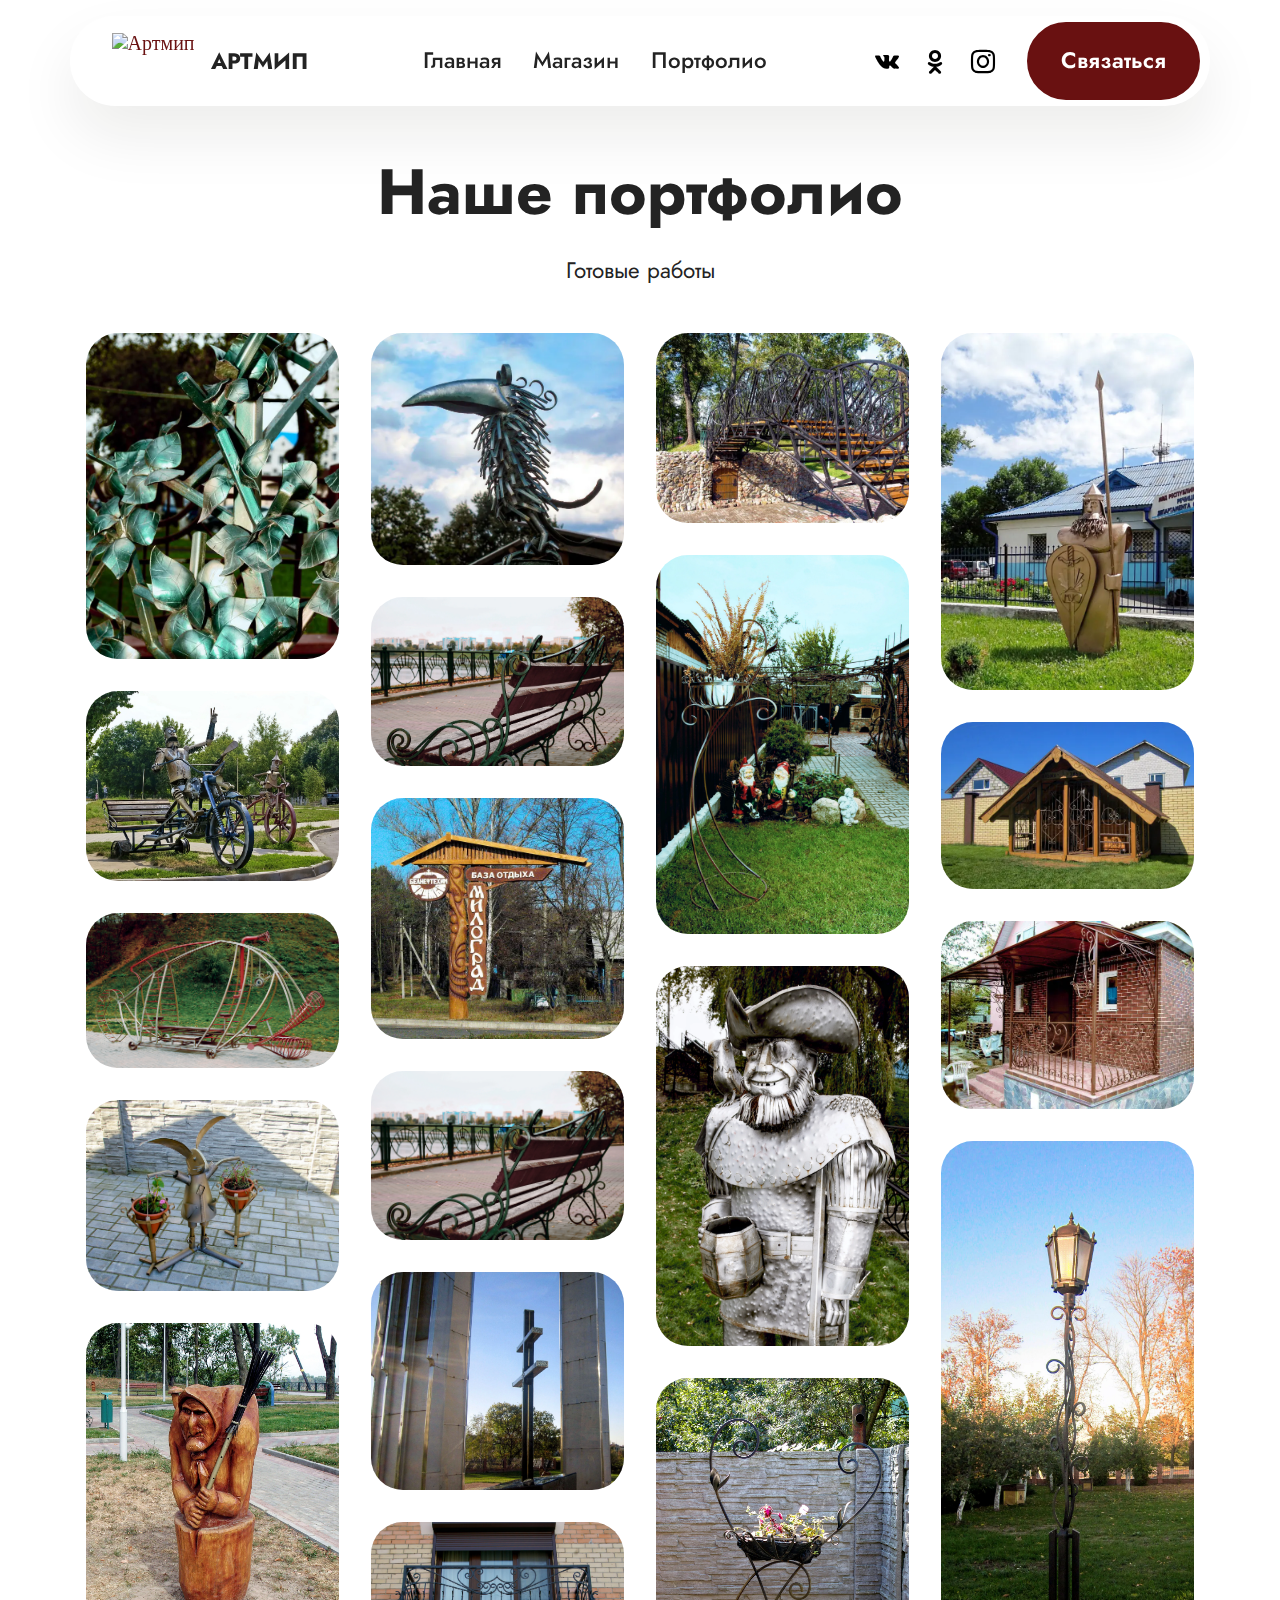
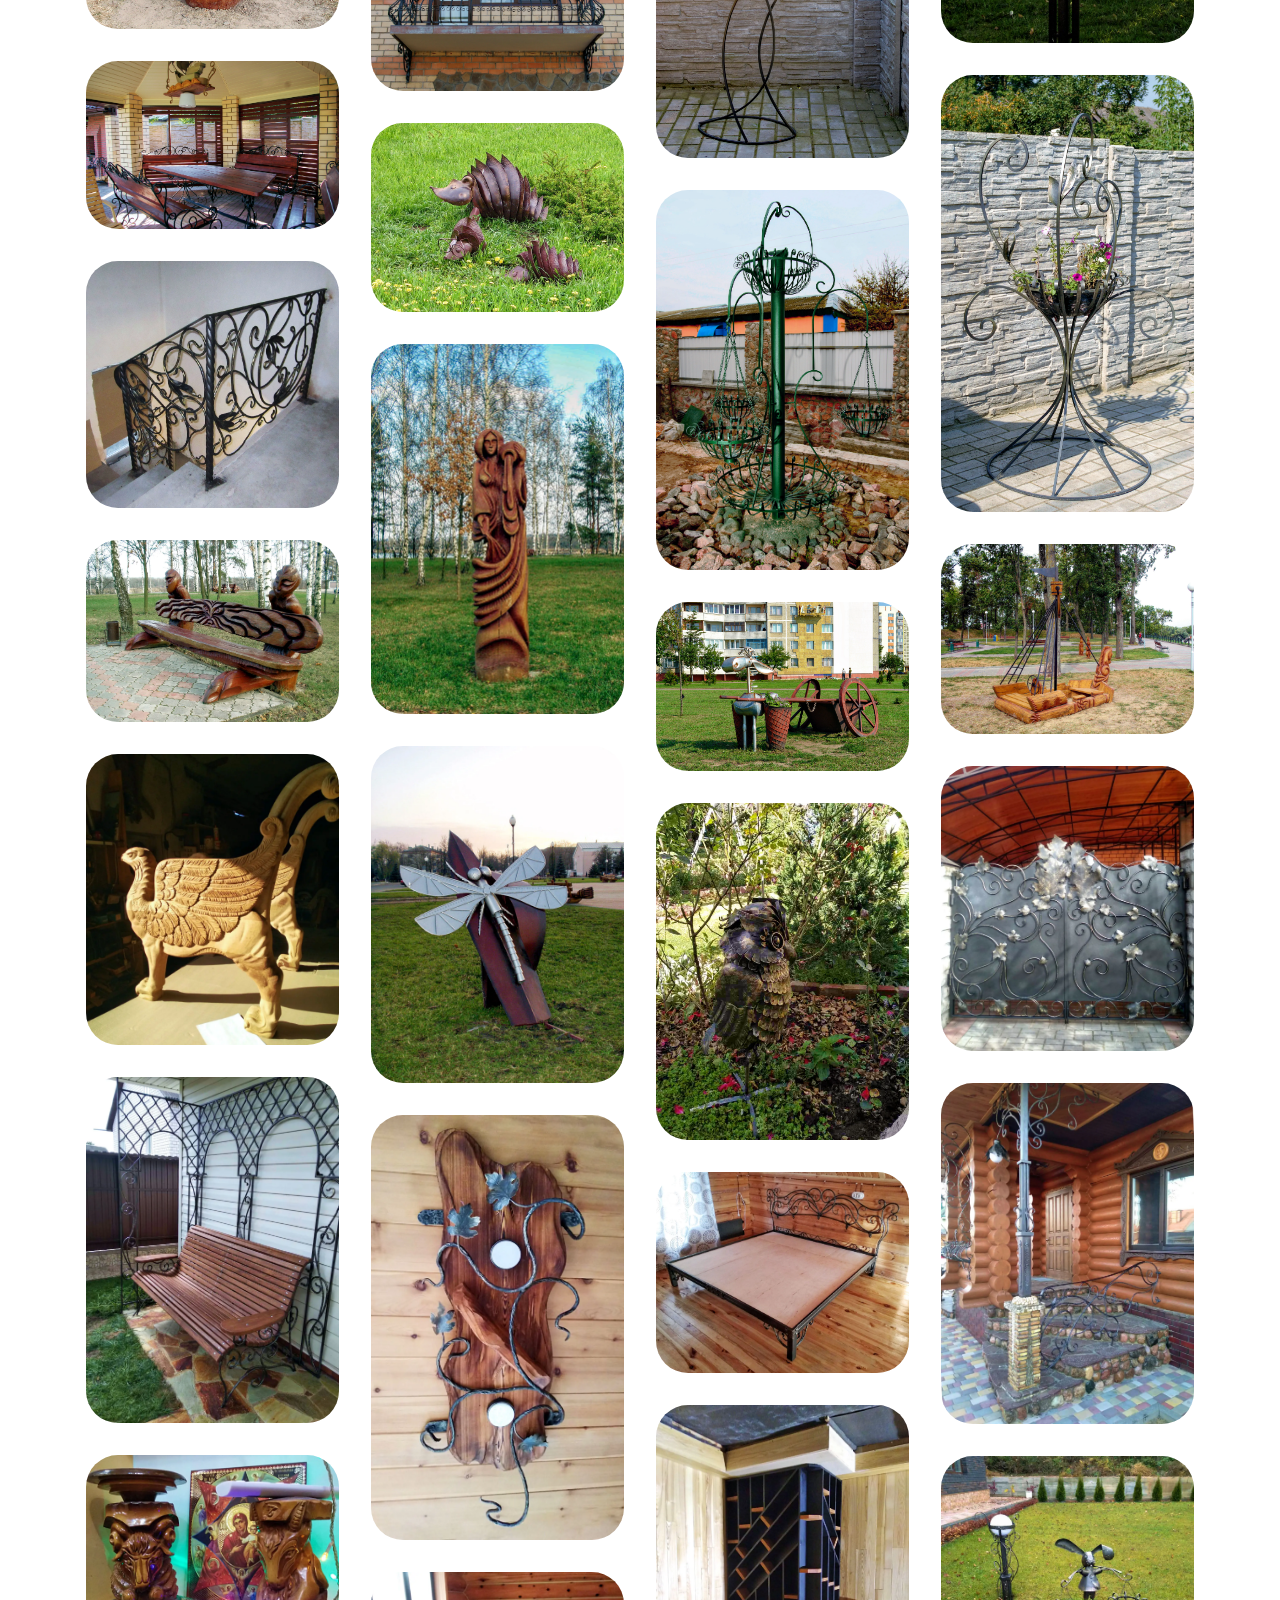
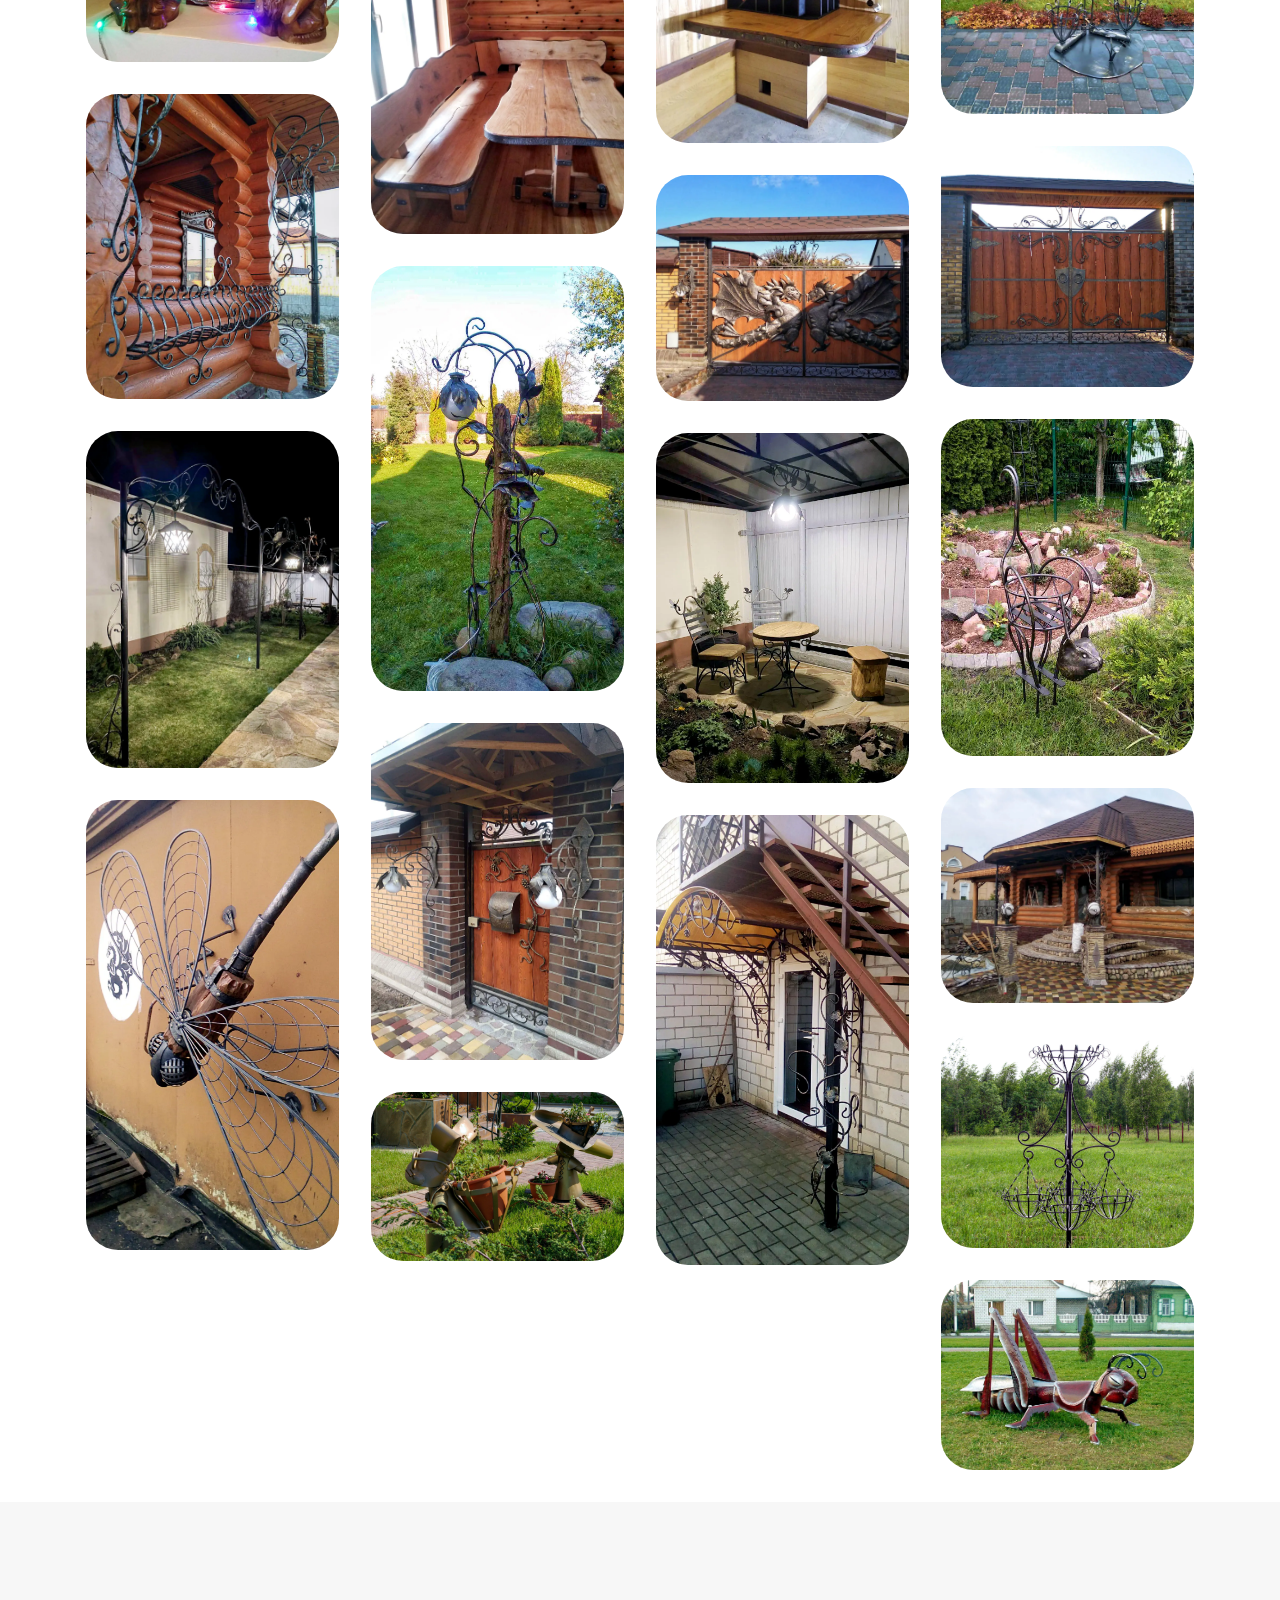
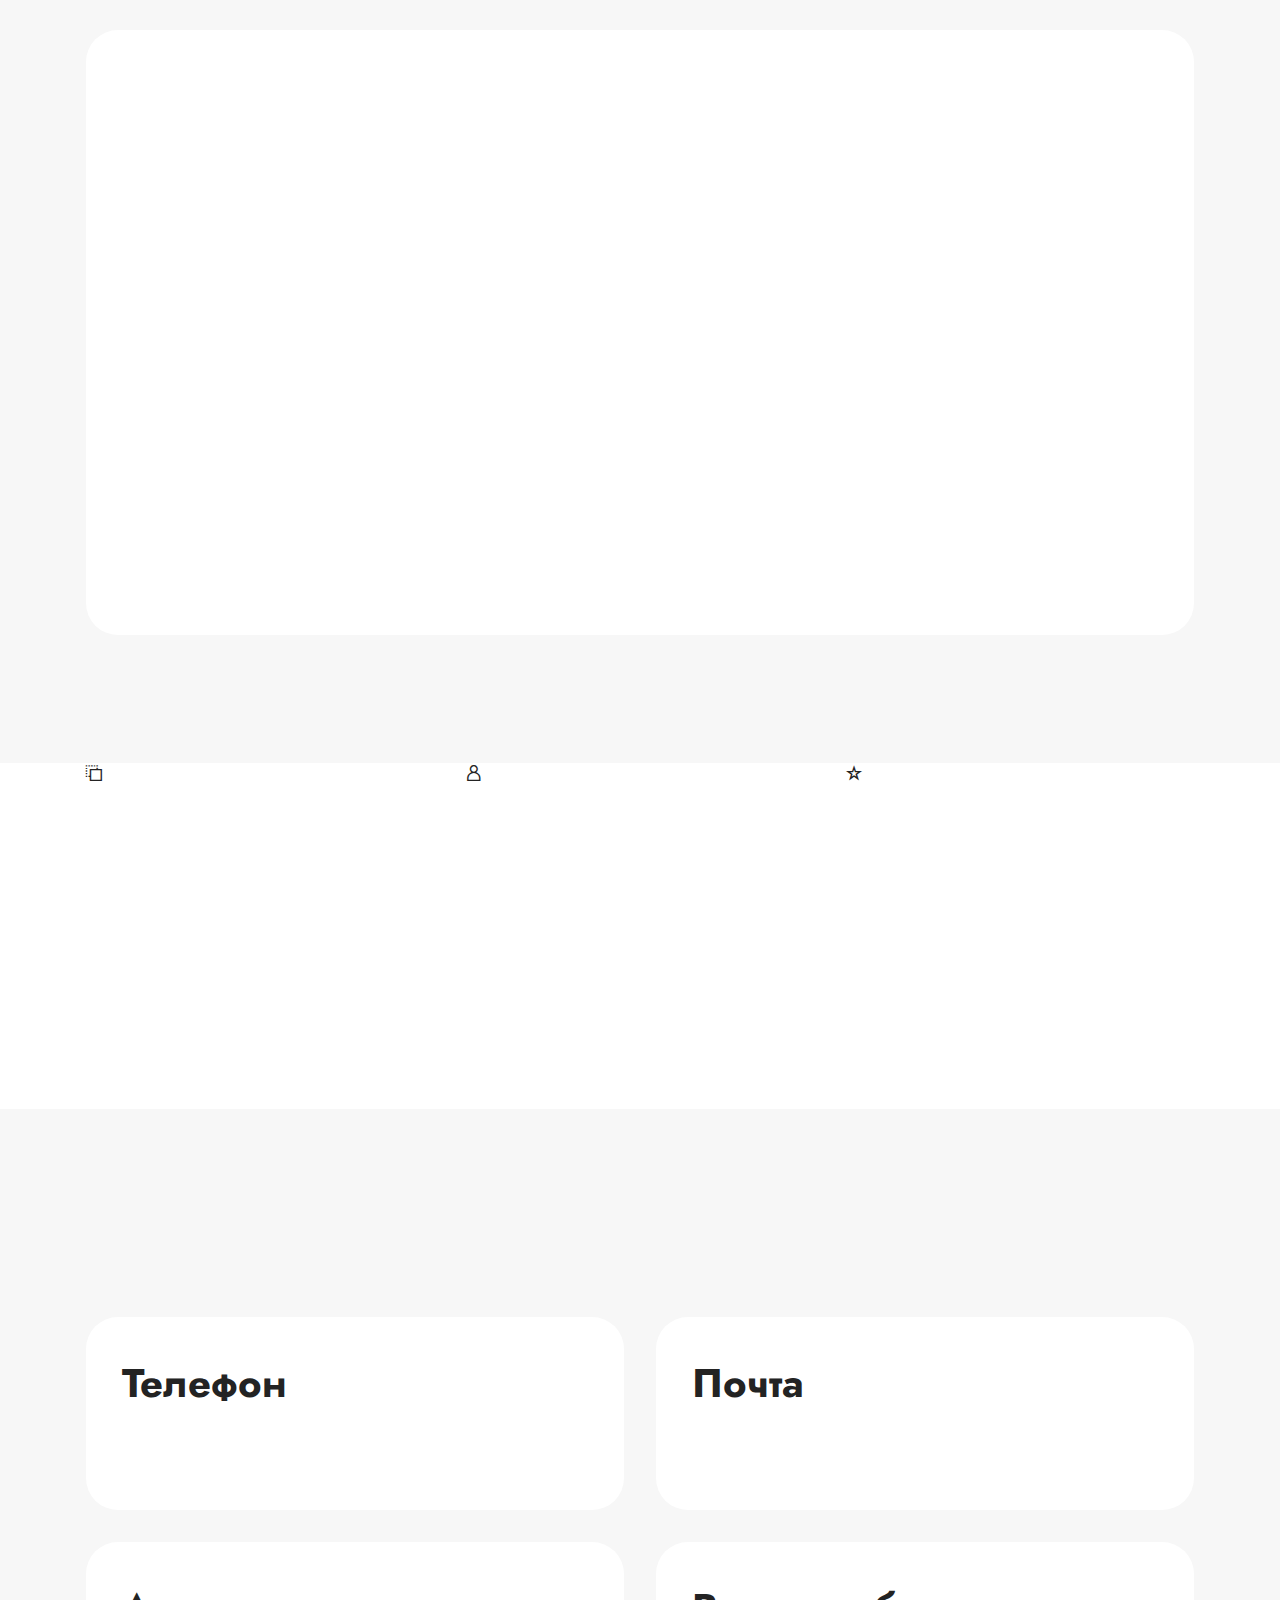
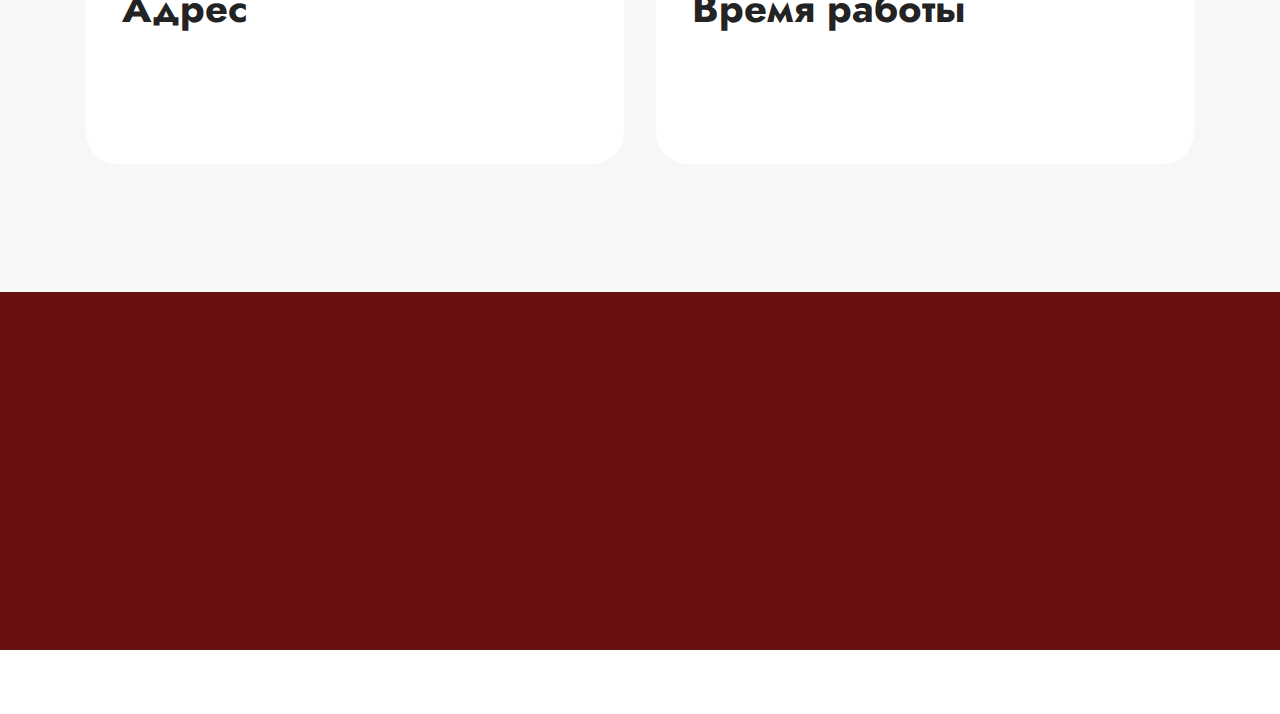
==== commit affa828e: "Add files via upload" ====
--- a/portfolio.html
+++ b/portfolio.html
@@ -6,8 +6,8 @@
   <meta http-equiv="X-UA-Compatible" content="IE=edge">
   <meta name="generator" content="Mobirise v5.9.6, mobirise.com">
   <meta name="viewport" content="width=device-width, initial-scale=1, minimum-scale=1">
-  <link rel="shortcut icon" href="assets/images/logo-112x112.png" type="image/x-icon">
-  <meta name="description" content="Наше портфолио показывает наши лучшие работы по сварке и работе по дереву, которые мы выполняли для наших клиентов. Здесь вы можете увидеть примеры нашего сварочного искусства и резьбы по дереву, которые украшают фасады, интерьеры, ландшафты и мебель. Мы гордимся нашими проектами, которые отражают нашу мастерскость, творчество и индивидуальность. Мы всегда стремимся удовлетворить пожелания наших клиентов и создать для них неповторимые изделия из металла и дерева.">
+  <link rel="shortcut icon" href="assets/images/logo-web.png" type="image/x-icon">
+  <meta name="description" content="Наше портфолио показывает наши лучшие работы по сварке и работе по дереву, которые мы выполняли для наших клиентов. Здесь вы можете увидеть примеры нашего сварочного искусства и резьбы по дереву, которые украшают фасады, интерьеры, ландшафты и мебель. Мы гордимся нашими проектами, которые отражают наше мастерство, творчество и индивидуальность. Мы всегда стремимся удовлетворить пожелания наших клиентов и создать для них неповторимые изделия из металла и дерева.">
   
   
   <title>Арт-студия "Артмип" — Портфолио</title>
@@ -29,6 +29,37 @@
   
 </head>
 <body>
+
+<!-- Analytics -->
+<!-- Google tag (gtag.js) -->
+<script async src="https://www.googletagmanager.com/gtag/js?id=G-V4PD5CCP3W"></script>
+<script>
+  window.dataLayer = window.dataLayer || [];
+  function gtag(){dataLayer.push(arguments);}
+  gtag('js', new Date());
+
+  gtag('config', 'G-V4PD5CCP3W');
+</script>
+<!-- Yandex.Metrika counter -->
+<script type="text/javascript" >
+   (function(m,e,t,r,i,k,a){m[i]=m[i]||function(){(m[i].a=m[i].a||[]).push(arguments)};
+   m[i].l=1*new Date();
+   for (var j = 0; j < document.scripts.length; j++) {if (document.scripts[j].src === r) { return; }}
+   k=e.createElement(t),a=e.getElementsByTagName(t)[0],k.async=1,k.src=r,a.parentNode.insertBefore(k,a)})
+   (window, document, "script", "https://mc.yandex.ru/metrika/tag.js", "ym");
+
+   ym(95241671, "init", {
+        clickmap:true,
+        trackLinks:true,
+        accurateTrackBounce:true,
+        webvisor:true
+   });
+</script>
+<noscript><div><img src="https://mc.yandex.ru/watch/95241671" style="position:absolute; left:-9999px;" alt="" /></div></noscript>
+<!-- /Yandex.Metrika counter -->
+<!-- /Analytics -->
+
+
   
   <section data-bs-version="5.1" class="menu menu2 cid-tRqXdpUXcV" once="menu" id="menu02-20">
 	
@@ -38,10 +69,10 @@
 			<div class="navbar-brand">
 				<span class="navbar-logo">
 					<a href="index.html">
-						<img src="assets/images/logo-112x112.webp" alt="Mobirise Website Builder" style="height: 3.5rem;">
+						<img src="assets/images/logo-web.webp" alt="Артмип" style="height: 3.5rem;">
 					</a>
 				</span>
-				<span class="navbar-caption-wrap"><a class="navbar-caption text-black text-primary display-4" href="index.html#top">АРТМИП</a></span>
+				<span class="navbar-caption-wrap"><a class="navbar-caption text-black text-primary display-4" href="index.html#header05-1">АРТМИП</a></span>
 			</div>
 			<button class="navbar-toggler" type="button" data-toggle="collapse" data-bs-toggle="collapse" data-target="#navbarSupportedContent" data-bs-target="#navbarSupportedContent" aria-controls="navbarNavAltMarkup" aria-expanded="false" aria-label="Toggle navigation">
 				<div class="hamburger">
@@ -55,13 +86,24 @@
 				<ul class="navbar-nav nav-dropdown" data-app-modern-menu="true"><li class="nav-item">
 						<a class="nav-link link text-black text-primary display-4" href="index.html#header05-1" aria-expanded="false">Главная</a>
 					</li><li class="nav-item">
-						<a class="nav-link link text-black text-primary display-4" href="page2.html#header16-0">Магазин</a>
+						<a class="nav-link link text-black text-primary display-4" href="shop.html#header16-0">Магазин</a>
 					</li>
 					
 					<li class="nav-item">
-						<a class="nav-link link text-black text-primary display-4" href="page1.html#gallery02-23">Портфолио</a>
+						<a class="nav-link link text-black text-primary display-4" href="portfolio.html#gallery02-23">Портфолио</a>
 					</li></ul>
-				
+				<div class="icons-menu">
+					<a class="iconfont-wrapper" href="https://vk.com/artmip" target="_blank">
+						<span class="p-2 mbr-iconfont socicon-vkontakte socicon"></span>
+					</a>
+					<a class="iconfont-wrapper" href="https://ok.ru/group/70000006260426" target="_blank">
+						<span class="p-2 mbr-iconfont socicon-odnoklassniki socicon"></span>
+					</a>
+					<a class="iconfont-wrapper" href="https://www.instagram.com/artmip_rechitsa/" target="_blank">
+						<span class="p-2 mbr-iconfont socicon-instagram socicon"></span>
+					</a>
+					
+				</div>
 				<div class="navbar-buttons mbr-section-btn"><a class="btn btn-primary display-4" href="index.html#contacts01-1w">Связаться</a></div>
 			</div>
 		</div>
@@ -74,7 +116,7 @@
     
     
 
-    <div class="container-fluid">
+    <div class="container">
         <div class="row justify-content-center">
             <div class="col-12 content-head">
                 <div class="mbr-section-head mb-5">
@@ -85,8 +127,8 @@
         </div>
         <div class="row mbr-gallery mbr-masonry" data-masonry="{&quot;percentPosition&quot;: true }">
             <div class="col-12 col-md-6 col-lg-3 item gallery-image active">
-                <div class="item-wrapper" data-toggle="modal" data-bs-toggle="modal" data-target="#tS8fqaHdr9-modal" data-bs-target="#tS8fqaHdr9-modal">
-                    <img class="w-100" src="assets/images/dsc06627-632x814.webp" alt="Mobirise Website Builder" data-slide-to="0" data-bs-slide-to="0" data-target="#lb-tS8fqaHdr9" data-bs-target="#lb-tS8fqaHdr9">
+                <div class="item-wrapper" data-toggle="modal" data-bs-toggle="modal" data-target="#ublgGXKj6y-modal" data-bs-target="#ublgGXKj6y-modal">
+                    <img class="w-100" src="assets/images/dsc06627-632x814.webp" alt="Mobirise Website Builder" data-slide-to="0" data-bs-slide-to="0" data-target="#lb-ublgGXKj6y" data-bs-target="#lb-ublgGXKj6y">
                     <div class="icon-wrapper">
                         <span class="mobi-mbri mobi-mbri-search mbr-iconfont mbr-iconfont-btn"></span>
                     </div>
@@ -95,8 +137,8 @@
             </div>
             
             <div class="col-12 col-md-6 col-lg-3 item gallery-image">
-                <div class="item-wrapper" data-toggle="modal" data-bs-toggle="modal" data-target="#tS8fqaHdr9-modal" data-bs-target="#tS8fqaHdr9-modal">
-                    <img class="w-100" src="assets/images/f4311832-632x579.webp" alt="Mobirise Website Builder" data-slide-to="1" data-bs-slide-to="1" data-target="#lb-tS8fqaHdr9" data-bs-target="#lb-tS8fqaHdr9">
+                <div class="item-wrapper" data-toggle="modal" data-bs-toggle="modal" data-target="#ublgGXKj6y-modal" data-bs-target="#ublgGXKj6y-modal">
+                    <img class="w-100" src="assets/images/f4311832-632x579.webp" alt="Mobirise Website Builder" data-slide-to="1" data-bs-slide-to="1" data-target="#lb-ublgGXKj6y" data-bs-target="#lb-ublgGXKj6y">
                     <div class="icon-wrapper">
                         <span class="mobi-mbri mobi-mbri-search mbr-iconfont mbr-iconfont-btn"></span>
                     </div>
@@ -104,8 +146,8 @@
                 
             </div>
             <div class="col-12 col-md-6 col-lg-3 item gallery-image">
-                <div class="item-wrapper" data-toggle="modal" data-bs-toggle="modal" data-target="#tS8fqaHdr9-modal" data-bs-target="#tS8fqaHdr9-modal">
-                    <img class="w-100" src="assets/images/f4760856-632x474.webp" alt="Mobirise Website Builder" data-slide-to="2" data-bs-slide-to="2" data-target="#lb-tS8fqaHdr9" data-bs-target="#lb-tS8fqaHdr9">
+                <div class="item-wrapper" data-toggle="modal" data-bs-toggle="modal" data-target="#ublgGXKj6y-modal" data-bs-target="#ublgGXKj6y-modal">
+                    <img class="w-100" src="assets/images/f4760856-632x474.webp" alt="Mobirise Website Builder" data-slide-to="2" data-bs-slide-to="2" data-target="#lb-ublgGXKj6y" data-bs-target="#lb-ublgGXKj6y">
                     <div class="icon-wrapper">
                         <span class="mobi-mbri mobi-mbri-search mbr-iconfont mbr-iconfont-btn"></span>
                     </div>
@@ -114,416 +156,408 @@
             </div>
             
             <div class="col-12 col-md-6 col-lg-3 item gallery-image">
-                <div class="item-wrapper" data-toggle="modal" data-bs-toggle="modal" data-target="#tS8fqaHdr9-modal" data-bs-target="#tS8fqaHdr9-modal">
-                    <img class="w-100" src="assets/images/1650534054-63-sportishka-com-p-rechitsa-gomelskaya-oblast-dostoprimechate-69-632x891.webp" alt="Mobirise Website Builder" data-slide-to="3" data-bs-slide-to="3" data-target="#lb-tS8fqaHdr9" data-bs-target="#lb-tS8fqaHdr9">
-                    <div class="icon-wrapper">
-                        <span class="mobi-mbri mobi-mbri-search mbr-iconfont mbr-iconfont-btn"></span>
-                    </div>
-                </div>
-                
-            </div><div class="col-12 col-md-6 col-lg-3 item gallery-image">
-                <div class="item-wrapper" data-toggle="modal" data-bs-toggle="modal" data-target="#tS8fqaHdr9-modal" data-bs-target="#tS8fqaHdr9-modal">
-                    <img class="w-100" src="assets/images/dsc06570-2848x4272.webp" alt="Mobirise Website Builder" data-slide-to="4" data-bs-slide-to="4" data-target="#lb-tS8fqaHdr9" data-bs-target="#lb-tS8fqaHdr9">
-                    <div class="icon-wrapper">
-                        <span class="mobi-mbri mobi-mbri-search mbr-iconfont mbr-iconfont-btn"></span>
-                    </div>
-                </div>
-                
-            </div><div class="col-12 col-md-6 col-lg-3 item gallery-image">
-                <div class="item-wrapper" data-toggle="modal" data-bs-toggle="modal" data-target="#tS8fqaHdr9-modal" data-bs-target="#tS8fqaHdr9-modal">
-                    <img class="w-100" src="assets/images/dsc06604-2848x1899.webp" alt="Mobirise Website Builder" data-slide-to="5" data-bs-slide-to="5" data-target="#lb-tS8fqaHdr9" data-bs-target="#lb-tS8fqaHdr9">
-                    <div class="icon-wrapper">
-                        <span class="mobi-mbri mobi-mbri-search mbr-iconfont mbr-iconfont-btn"></span>
-                    </div>
-                </div>
-                
-            </div><div class="col-12 col-md-6 col-lg-3 item gallery-image">
-                <div class="item-wrapper" data-toggle="modal" data-bs-toggle="modal" data-target="#tS8fqaHdr9-modal" data-bs-target="#tS8fqaHdr9-modal">
-                    <img class="w-100" src="assets/images/3lct0yhrck8-topaz-enhance-4x-3212x2408.webp" alt="Mobirise Website Builder" data-slide-to="6" data-bs-slide-to="6" data-target="#lb-tS8fqaHdr9" data-bs-target="#lb-tS8fqaHdr9">
-                    <div class="icon-wrapper">
-                        <span class="mobi-mbri mobi-mbri-search mbr-iconfont mbr-iconfont-btn"></span>
-                    </div>
-                </div>
-                
-            </div><div class="col-12 col-md-6 col-lg-3 item gallery-image">
-                <div class="item-wrapper" data-toggle="modal" data-bs-toggle="modal" data-target="#tS8fqaHdr9-modal" data-bs-target="#tS8fqaHdr9-modal">
-                    <img class="w-100" src="assets/images/f5067912-632x418.webp" alt="Mobirise Website Builder" data-slide-to="7" data-bs-slide-to="7" data-target="#lb-tS8fqaHdr9" data-bs-target="#lb-tS8fqaHdr9">
-                    <div class="icon-wrapper">
-                        <span class="mobi-mbri mobi-mbri-search mbr-iconfont mbr-iconfont-btn"></span>
-                    </div>
-                </div>
-                
-            </div><div class="col-12 col-md-6 col-lg-3 item gallery-image">
-                <div class="item-wrapper" data-toggle="modal" data-bs-toggle="modal" data-target="#tS8fqaHdr9-modal" data-bs-target="#tS8fqaHdr9-modal">
-                    <img class="w-100" src="assets/images/f4253448-632x604.webp" alt="Mobirise Website Builder" data-slide-to="8" data-bs-slide-to="8" data-target="#lb-tS8fqaHdr9" data-bs-target="#lb-tS8fqaHdr9">
-                    <div class="icon-wrapper">
-                        <span class="mobi-mbri mobi-mbri-search mbr-iconfont mbr-iconfont-btn"></span>
-                    </div>
-                </div>
-                
-            </div><div class="col-12 col-md-6 col-lg-3 item gallery-image">
-                <div class="item-wrapper" data-toggle="modal" data-bs-toggle="modal" data-target="#tS8fqaHdr9-modal" data-bs-target="#tS8fqaHdr9-modal">
-                    <img class="w-100" src="assets/images/dsc06615-4272x2625.webp" alt="Mobirise Website Builder" data-slide-to="9" data-bs-slide-to="9" data-target="#lb-tS8fqaHdr9" data-bs-target="#lb-tS8fqaHdr9">
-                    <div class="icon-wrapper">
-                        <span class="mobi-mbri mobi-mbri-search mbr-iconfont mbr-iconfont-btn"></span>
-                    </div>
-                </div>
-                
-            </div><div class="col-12 col-md-6 col-lg-3 item gallery-image">
-                <div class="item-wrapper" data-toggle="modal" data-bs-toggle="modal" data-target="#tS8fqaHdr9-modal" data-bs-target="#tS8fqaHdr9-modal">
-                    <img class="w-100" src="assets/images/dsc06582-632x469.webp" alt="Mobirise Website Builder" data-slide-to="10" data-bs-slide-to="10" data-target="#lb-tS8fqaHdr9" data-bs-target="#lb-tS8fqaHdr9">
-                    <div class="icon-wrapper">
-                        <span class="mobi-mbri mobi-mbri-search mbr-iconfont mbr-iconfont-btn"></span>
-                    </div>
-                </div>
-                
-            </div><div class="col-12 col-md-6 col-lg-3 item gallery-image">
-                <div class="item-wrapper" data-toggle="modal" data-bs-toggle="modal" data-target="#tS8fqaHdr9-modal" data-bs-target="#tS8fqaHdr9-modal">
-                    <img class="w-100" src="assets/images/dsc06619-2848x4272.webp" alt="Mobirise Website Builder" data-slide-to="11" data-bs-slide-to="11" data-target="#lb-tS8fqaHdr9" data-bs-target="#lb-tS8fqaHdr9">
-                    <div class="icon-wrapper">
-                        <span class="mobi-mbri mobi-mbri-search mbr-iconfont mbr-iconfont-btn"></span>
-                    </div>
-                </div>
-                
-            </div><div class="col-12 col-md-6 col-lg-3 item gallery-image">
-                <div class="item-wrapper" data-toggle="modal" data-bs-toggle="modal" data-target="#tS8fqaHdr9-modal" data-bs-target="#tS8fqaHdr9-modal">
-                    <img class="w-100" src="assets/images/dsc06604-4272x2848.webp" alt="Mobirise Website Builder" data-slide-to="12" data-bs-slide-to="12" data-target="#lb-tS8fqaHdr9" data-bs-target="#lb-tS8fqaHdr9">
-                    <div class="icon-wrapper">
-                        <span class="mobi-mbri mobi-mbri-search mbr-iconfont mbr-iconfont-btn"></span>
-                    </div>
-                </div>
-                
-            </div><div class="col-12 col-md-6 col-lg-3 item gallery-image">
-                <div class="item-wrapper" data-toggle="modal" data-bs-toggle="modal" data-target="#tS8fqaHdr9-modal" data-bs-target="#tS8fqaHdr9-modal">
-                    <img class="w-100" src="assets/images/f3714128-2279x1723.webp" alt="Mobirise Website Builder" data-slide-to="13" data-bs-slide-to="13" data-target="#lb-tS8fqaHdr9" data-bs-target="#lb-tS8fqaHdr9">
-                    <div class="icon-wrapper">
-                        <span class="mobi-mbri mobi-mbri-search mbr-iconfont mbr-iconfont-btn"></span>
-                    </div>
-                </div>
-                
-            </div><div class="col-12 col-md-6 col-lg-3 item gallery-image">
-                <div class="item-wrapper" data-toggle="modal" data-bs-toggle="modal" data-target="#tS8fqaHdr9-modal" data-bs-target="#tS8fqaHdr9-modal">
-                    <img class="w-100" src="assets/images/f0394576-1663x3299.webp" alt="Mobirise Website Builder" data-slide-to="14" data-bs-slide-to="14" data-target="#lb-tS8fqaHdr9" data-bs-target="#lb-tS8fqaHdr9">
-                    <div class="icon-wrapper">
-                        <span class="mobi-mbri mobi-mbri-search mbr-iconfont mbr-iconfont-btn"></span>
-                    </div>
-                </div>
-                
-            </div><div class="col-12 col-md-6 col-lg-3 item gallery-image">
-                <div class="item-wrapper" data-toggle="modal" data-bs-toggle="modal" data-target="#tS8fqaHdr9-modal" data-bs-target="#tS8fqaHdr9-modal">
-                    <img class="w-100" src="assets/images/f0361888-2806x2420.webp" alt="Mobirise Website Builder" data-slide-to="15" data-bs-slide-to="15" data-target="#lb-tS8fqaHdr9" data-bs-target="#lb-tS8fqaHdr9">
-                    <div class="icon-wrapper">
-                        <span class="mobi-mbri mobi-mbri-search mbr-iconfont mbr-iconfont-btn"></span>
-                    </div>
-                </div>
-                
-            </div><div class="col-12 col-md-6 col-lg-3 item gallery-image">
-                <div class="item-wrapper" data-toggle="modal" data-bs-toggle="modal" data-target="#tS8fqaHdr9-modal" data-bs-target="#tS8fqaHdr9-modal">
-                    <img class="w-100" src="assets/images/f4150896-1910x2304.webp" alt="Mobirise Website Builder" data-slide-to="16" data-bs-slide-to="16" data-target="#lb-tS8fqaHdr9" data-bs-target="#lb-tS8fqaHdr9">
-                    <div class="icon-wrapper">
-                        <span class="mobi-mbri mobi-mbri-search mbr-iconfont mbr-iconfont-btn"></span>
-                    </div>
-                </div>
-                
-            </div><div class="col-12 col-md-6 col-lg-3 item gallery-image">
-                <div class="item-wrapper" data-toggle="modal" data-bs-toggle="modal" data-target="#tS8fqaHdr9-modal" data-bs-target="#tS8fqaHdr9-modal">
-                    <img class="w-100" src="assets/images/f3764400-1988x2990.webp" alt="Mobirise Website Builder" data-slide-to="17" data-bs-slide-to="17" data-target="#lb-tS8fqaHdr9" data-bs-target="#lb-tS8fqaHdr9">
-                    <div class="icon-wrapper">
-                        <span class="mobi-mbri mobi-mbri-search mbr-iconfont mbr-iconfont-btn"></span>
-                    </div>
-                </div>
-                
-            </div><div class="col-12 col-md-6 col-lg-3 item gallery-image">
-                <div class="item-wrapper" data-toggle="modal" data-bs-toggle="modal" data-target="#tS8fqaHdr9-modal" data-bs-target="#tS8fqaHdr9-modal">
-                    <img class="w-100" src="assets/images/f3917568-2619x1743.webp" alt="Mobirise Website Builder" data-slide-to="18" data-bs-slide-to="18" data-target="#lb-tS8fqaHdr9" data-bs-target="#lb-tS8fqaHdr9">
-                    <div class="icon-wrapper">
-                        <span class="mobi-mbri mobi-mbri-search mbr-iconfont mbr-iconfont-btn"></span>
-                    </div>
-                </div>
-                
-            </div><div class="col-12 col-md-6 col-lg-3 item gallery-image">
-                <div class="item-wrapper" data-toggle="modal" data-bs-toggle="modal" data-target="#tS8fqaHdr9-modal" data-bs-target="#tS8fqaHdr9-modal">
-                    <img class="w-100" src="assets/images/f3759672-2740x1820.webp" alt="Mobirise Website Builder" data-slide-to="19" data-bs-slide-to="19" data-target="#lb-tS8fqaHdr9" data-bs-target="#lb-tS8fqaHdr9">
-                    <div class="icon-wrapper">
-                        <span class="mobi-mbri mobi-mbri-search mbr-iconfont mbr-iconfont-btn"></span>
-                    </div>
-                </div>
-                
-            </div><div class="col-12 col-md-6 col-lg-3 item gallery-image">
-                <div class="item-wrapper" data-toggle="modal" data-bs-toggle="modal" data-target="#tS8fqaHdr9-modal" data-bs-target="#tS8fqaHdr9-modal">
-                    <img class="w-100" src="assets/images/f4012496-1739x3008.webp" alt="Mobirise Website Builder" data-slide-to="20" data-bs-slide-to="20" data-target="#lb-tS8fqaHdr9" data-bs-target="#lb-tS8fqaHdr9">
-                    <div class="icon-wrapper">
-                        <span class="mobi-mbri mobi-mbri-search mbr-iconfont mbr-iconfont-btn"></span>
-                    </div>
-                </div>
-                
-            </div><div class="col-12 col-md-6 col-lg-3 item gallery-image">
-                <div class="item-wrapper" data-toggle="modal" data-bs-toggle="modal" data-target="#tS8fqaHdr9-modal" data-bs-target="#tS8fqaHdr9-modal">
-                    <img class="w-100" src="assets/images/f4275816-1616x1212.webp" alt="Mobirise Website Builder" data-slide-to="21" data-bs-slide-to="21" data-target="#lb-tS8fqaHdr9" data-bs-target="#lb-tS8fqaHdr9">
-                    <div class="icon-wrapper">
-                        <span class="mobi-mbri mobi-mbri-search mbr-iconfont mbr-iconfont-btn"></span>
-                    </div>
-                </div>
-                
-            </div><div class="col-12 col-md-6 col-lg-3 item gallery-image">
-                <div class="item-wrapper" data-toggle="modal" data-bs-toggle="modal" data-target="#tS8fqaHdr9-modal" data-bs-target="#tS8fqaHdr9-modal">
-                    <img class="w-100" src="assets/images/dsc06591-2764x4148.webp" alt="Mobirise Website Builder" data-slide-to="22" data-bs-slide-to="22" data-target="#lb-tS8fqaHdr9" data-bs-target="#lb-tS8fqaHdr9">
-                    <div class="icon-wrapper">
-                        <span class="mobi-mbri mobi-mbri-search mbr-iconfont mbr-iconfont-btn"></span>
-                    </div>
-                </div>
-                
-            </div><div class="col-12 col-md-6 col-lg-3 item gallery-image">
-                <div class="item-wrapper" data-toggle="modal" data-bs-toggle="modal" data-target="#tS8fqaHdr9-modal" data-bs-target="#tS8fqaHdr9-modal">
-                    <img class="w-100" src="assets/images/f0829568-3157x3090.webp" alt="Mobirise Website Builder" data-slide-to="23" data-bs-slide-to="23" data-target="#lb-tS8fqaHdr9" data-bs-target="#lb-tS8fqaHdr9">
-                    <div class="icon-wrapper">
-                        <span class="mobi-mbri mobi-mbri-search mbr-iconfont mbr-iconfont-btn"></span>
-                    </div>
-                </div>
-                
-            </div><div class="col-12 col-md-6 col-lg-3 item gallery-image">
-                <div class="item-wrapper" data-toggle="modal" data-bs-toggle="modal" data-target="#tS8fqaHdr9-modal" data-bs-target="#tS8fqaHdr9-modal">
-                    <img class="w-100" src="assets/images/f4259280-1014x1482.webp" alt="Mobirise Website Builder" data-slide-to="24" data-bs-slide-to="24" data-target="#lb-tS8fqaHdr9" data-bs-target="#lb-tS8fqaHdr9">
-                    <div class="icon-wrapper">
-                        <span class="mobi-mbri mobi-mbri-search mbr-iconfont mbr-iconfont-btn"></span>
-                    </div>
-                </div>
-                
-            </div><div class="col-12 col-md-6 col-lg-3 item gallery-image">
-                <div class="item-wrapper" data-toggle="modal" data-bs-toggle="modal" data-target="#tS8fqaHdr9-modal" data-bs-target="#tS8fqaHdr9-modal">
-                    <img class="w-100" src="assets/images/f4221872-1554x1118.webp" alt="Mobirise Website Builder" data-slide-to="25" data-bs-slide-to="25" data-target="#lb-tS8fqaHdr9" data-bs-target="#lb-tS8fqaHdr9">
-                    <div class="icon-wrapper">
-                        <span class="mobi-mbri mobi-mbri-search mbr-iconfont mbr-iconfont-btn"></span>
-                    </div>
-                </div>
-                
-            </div><div class="col-12 col-md-6 col-lg-3 item gallery-image">
-                <div class="item-wrapper" data-toggle="modal" data-bs-toggle="modal" data-target="#tS8fqaHdr9-modal" data-bs-target="#tS8fqaHdr9-modal">
-                    <img class="w-100" src="assets/images/f4181208-3072x2304.webp" alt="Mobirise Website Builder" data-slide-to="26" data-bs-slide-to="26" data-target="#lb-tS8fqaHdr9" data-bs-target="#lb-tS8fqaHdr9">
-                    <div class="icon-wrapper">
-                        <span class="mobi-mbri mobi-mbri-search mbr-iconfont mbr-iconfont-btn"></span>
-                    </div>
-                </div>
-                
-            </div><div class="col-12 col-md-6 col-lg-3 item gallery-image">
-                <div class="item-wrapper" data-toggle="modal" data-bs-toggle="modal" data-target="#tS8fqaHdr9-modal" data-bs-target="#tS8fqaHdr9-modal">
-                    <img class="w-100" src="assets/images/f4539520-3888x2592.webp" alt="Mobirise Website Builder" data-slide-to="27" data-bs-slide-to="27" data-target="#lb-tS8fqaHdr9" data-bs-target="#lb-tS8fqaHdr9">
-                    <div class="icon-wrapper">
-                        <span class="mobi-mbri mobi-mbri-search mbr-iconfont mbr-iconfont-btn"></span>
-                    </div>
-                </div>
-                
-            </div><div class="col-12 col-md-6 col-lg-3 item gallery-image">
-                <div class="item-wrapper" data-toggle="modal" data-bs-toggle="modal" data-target="#tS8fqaHdr9-modal" data-bs-target="#tS8fqaHdr9-modal">
-                    <img class="w-100" src="assets/images/f4673280-1200x1600.webp" alt="Mobirise Website Builder" data-slide-to="28" data-bs-slide-to="28" data-target="#lb-tS8fqaHdr9" data-bs-target="#lb-tS8fqaHdr9">
-                    <div class="icon-wrapper">
-                        <span class="mobi-mbri mobi-mbri-search mbr-iconfont mbr-iconfont-btn"></span>
-                    </div>
-                </div>
-                
-            </div><div class="col-12 col-md-6 col-lg-3 item gallery-image">
-                <div class="item-wrapper" data-toggle="modal" data-bs-toggle="modal" data-target="#tS8fqaHdr9-modal" data-bs-target="#tS8fqaHdr9-modal">
-                    <img class="w-100" src="assets/images/-viber-2023-09-29-18-03-47-798-1200x1380.webp" alt="Mobirise Website Builder" data-slide-to="29" data-bs-slide-to="29" data-target="#lb-tS8fqaHdr9" data-bs-target="#lb-tS8fqaHdr9">
-                    <div class="icon-wrapper">
-                        <span class="mobi-mbri mobi-mbri-search mbr-iconfont mbr-iconfont-btn"></span>
-                    </div>
-                </div>
-                
-            </div><div class="col-12 col-md-6 col-lg-3 item gallery-image">
-                <div class="item-wrapper" data-toggle="modal" data-bs-toggle="modal" data-target="#tS8fqaHdr9-modal" data-bs-target="#tS8fqaHdr9-modal">
-                    <img class="w-100" src="assets/images/-viber-2023-09-29-18-05-36-344-1152x1299.webp" alt="Mobirise Website Builder" data-slide-to="30" data-bs-slide-to="30" data-target="#lb-tS8fqaHdr9" data-bs-target="#lb-tS8fqaHdr9">
-                    <div class="icon-wrapper">
-                        <span class="mobi-mbri mobi-mbri-search mbr-iconfont mbr-iconfont-btn"></span>
-                    </div>
-                </div>
-                
-            </div><div class="col-12 col-md-6 col-lg-3 item gallery-image">
-                <div class="item-wrapper" data-toggle="modal" data-bs-toggle="modal" data-target="#tS8fqaHdr9-modal" data-bs-target="#tS8fqaHdr9-modal">
-                    <img class="w-100" src="assets/images/-viber-2023-09-29-18-05-37-808-936x1247.webp" alt="Mobirise Website Builder" data-slide-to="31" data-bs-slide-to="31" data-target="#lb-tS8fqaHdr9" data-bs-target="#lb-tS8fqaHdr9">
-                    <div class="icon-wrapper">
-                        <span class="mobi-mbri mobi-mbri-search mbr-iconfont mbr-iconfont-btn"></span>
-                    </div>
-                </div>
-                
-            </div><div class="col-12 col-md-6 col-lg-3 item gallery-image">
-                <div class="item-wrapper" data-toggle="modal" data-bs-toggle="modal" data-target="#tS8fqaHdr9-modal" data-bs-target="#tS8fqaHdr9-modal">
-                    <img class="w-100" src="assets/images/-viber-2023-09-29-18-05-59-218-1088x1487.webp" alt="Mobirise Website Builder" data-slide-to="32" data-bs-slide-to="32" data-target="#lb-tS8fqaHdr9" data-bs-target="#lb-tS8fqaHdr9">
-                    <div class="icon-wrapper">
-                        <span class="mobi-mbri mobi-mbri-search mbr-iconfont mbr-iconfont-btn"></span>
-                    </div>
-                </div>
-                
-            </div><div class="col-12 col-md-6 col-lg-3 item gallery-image">
-                <div class="item-wrapper" data-toggle="modal" data-bs-toggle="modal" data-target="#tS8fqaHdr9-modal" data-bs-target="#tS8fqaHdr9-modal">
-                    <img class="w-100" src="assets/images/-viber-2023-09-29-18-06-49-876-1156x1555.webp" alt="Mobirise Website Builder" data-slide-to="33" data-bs-slide-to="33" data-target="#lb-tS8fqaHdr9" data-bs-target="#lb-tS8fqaHdr9">
-                    <div class="icon-wrapper">
-                        <span class="mobi-mbri mobi-mbri-search mbr-iconfont mbr-iconfont-btn"></span>
-                    </div>
-                </div>
-                
-            </div><div class="col-12 col-md-6 col-lg-3 item gallery-image">
-                <div class="item-wrapper" data-toggle="modal" data-bs-toggle="modal" data-target="#tS8fqaHdr9-modal" data-bs-target="#tS8fqaHdr9-modal">
-                    <img class="w-100" src="assets/images/-viber-2023-09-29-18-07-00-526-1074x1801.webp" alt="Mobirise Website Builder" data-slide-to="34" data-bs-slide-to="34" data-target="#lb-tS8fqaHdr9" data-bs-target="#lb-tS8fqaHdr9">
-                    <div class="icon-wrapper">
-                        <span class="mobi-mbri mobi-mbri-search mbr-iconfont mbr-iconfont-btn"></span>
-                    </div>
-                </div>
-                
-            </div><div class="col-12 col-md-6 col-lg-3 item gallery-image">
-                <div class="item-wrapper" data-toggle="modal" data-bs-toggle="modal" data-target="#tS8fqaHdr9-modal" data-bs-target="#tS8fqaHdr9-modal">
-                    <img class="w-100" src="assets/images/-viber-2023-09-29-18-07-07-901-1414x1127.webp" alt="Mobirise Website Builder" data-slide-to="35" data-bs-slide-to="35" data-target="#lb-tS8fqaHdr9" data-bs-target="#lb-tS8fqaHdr9">
-                    <div class="icon-wrapper">
-                        <span class="mobi-mbri mobi-mbri-search mbr-iconfont mbr-iconfont-btn"></span>
-                    </div>
-                </div>
-                
-            </div><div class="col-12 col-md-6 col-lg-3 item gallery-image">
-                <div class="item-wrapper" data-toggle="modal" data-bs-toggle="modal" data-target="#tS8fqaHdr9-modal" data-bs-target="#tS8fqaHdr9-modal">
-                    <img class="w-100" src="assets/images/-viber-2023-09-29-18-07-11-255-1190x1586.webp" alt="Mobirise Website Builder" data-slide-to="36" data-bs-slide-to="36" data-target="#lb-tS8fqaHdr9" data-bs-target="#lb-tS8fqaHdr9">
-                    <div class="icon-wrapper">
-                        <span class="mobi-mbri mobi-mbri-search mbr-iconfont mbr-iconfont-btn"></span>
-                    </div>
-                </div>
-                
-            </div><div class="col-12 col-md-6 col-lg-3 item gallery-image">
-                <div class="item-wrapper" data-toggle="modal" data-bs-toggle="modal" data-target="#tS8fqaHdr9-modal" data-bs-target="#tS8fqaHdr9-modal">
-                    <img class="w-100" src="assets/images/-viber-2023-09-29-18-07-12-376-1176x961.webp" alt="Mobirise Website Builder" data-slide-to="37" data-bs-slide-to="37" data-target="#lb-tS8fqaHdr9" data-bs-target="#lb-tS8fqaHdr9">
-                    <div class="icon-wrapper">
-                        <span class="mobi-mbri mobi-mbri-search mbr-iconfont mbr-iconfont-btn"></span>
-                    </div>
-                </div>
-                
-            </div><div class="col-12 col-md-6 col-lg-3 item gallery-image">
-                <div class="item-wrapper" data-toggle="modal" data-bs-toggle="modal" data-target="#tS8fqaHdr9-modal" data-bs-target="#tS8fqaHdr9-modal">
-                    <img class="w-100" src="assets/images/-viber-2023-09-29-18-07-16-558-1200x1226.webp" alt="Mobirise Website Builder" data-slide-to="38" data-bs-slide-to="38" data-target="#lb-tS8fqaHdr9" data-bs-target="#lb-tS8fqaHdr9">
-                    <div class="icon-wrapper">
-                        <span class="mobi-mbri mobi-mbri-search mbr-iconfont mbr-iconfont-btn"></span>
-                    </div>
-                </div>
-                
-            </div><div class="col-12 col-md-6 col-lg-3 item gallery-image">
-                <div class="item-wrapper" data-toggle="modal" data-bs-toggle="modal" data-target="#tS8fqaHdr9-modal" data-bs-target="#tS8fqaHdr9-modal">
-                    <img class="w-100" src="assets/images/-viber-2023-09-29-18-07-17-907-1114x1154.webp" alt="Mobirise Website Builder" data-slide-to="39" data-bs-slide-to="39" data-target="#lb-tS8fqaHdr9" data-bs-target="#lb-tS8fqaHdr9">
-                    <div class="icon-wrapper">
-                        <span class="mobi-mbri mobi-mbri-search mbr-iconfont mbr-iconfont-btn"></span>
-                    </div>
-                </div>
-                
-            </div><div class="col-12 col-md-6 col-lg-3 item gallery-image">
-                <div class="item-wrapper" data-toggle="modal" data-bs-toggle="modal" data-target="#tS8fqaHdr9-modal" data-bs-target="#tS8fqaHdr9-modal">
-                    <img class="w-100" src="assets/images/-viber-2023-09-29-18-07-18-137-1138x1375.webp" alt="Mobirise Website Builder" data-slide-to="40" data-bs-slide-to="40" data-target="#lb-tS8fqaHdr9" data-bs-target="#lb-tS8fqaHdr9">
-                    <div class="icon-wrapper">
-                        <span class="mobi-mbri mobi-mbri-search mbr-iconfont mbr-iconfont-btn"></span>
-                    </div>
-                </div>
-                
-            </div><div class="col-12 col-md-6 col-lg-3 item gallery-image">
-                <div class="item-wrapper" data-toggle="modal" data-bs-toggle="modal" data-target="#tS8fqaHdr9-modal" data-bs-target="#tS8fqaHdr9-modal">
-                    <img class="w-100" src="assets/images/-viber-2023-09-29-18-07-18-347-1160x1103.webp" alt="Mobirise Website Builder" data-slide-to="41" data-bs-slide-to="41" data-target="#lb-tS8fqaHdr9" data-bs-target="#lb-tS8fqaHdr9">
-                    <div class="icon-wrapper">
-                        <span class="mobi-mbri mobi-mbri-search mbr-iconfont mbr-iconfont-btn"></span>
-                    </div>
-                </div>
-                
-            </div><div class="col-12 col-md-6 col-lg-3 item gallery-image">
-                <div class="item-wrapper" data-toggle="modal" data-bs-toggle="modal" data-target="#tS8fqaHdr9-modal" data-bs-target="#tS8fqaHdr9-modal">
-                    <img class="w-100" src="assets/images/-viber-2023-09-29-18-07-19-369-1130x1011.webp" alt="Mobirise Website Builder" data-slide-to="42" data-bs-slide-to="42" data-target="#lb-tS8fqaHdr9" data-bs-target="#lb-tS8fqaHdr9">
-                    <div class="icon-wrapper">
-                        <span class="mobi-mbri mobi-mbri-search mbr-iconfont mbr-iconfont-btn"></span>
-                    </div>
-                </div>
-                
-            </div><div class="col-12 col-md-6 col-lg-3 item gallery-image">
-                <div class="item-wrapper" data-toggle="modal" data-bs-toggle="modal" data-target="#tS8fqaHdr9-modal" data-bs-target="#tS8fqaHdr9-modal">
-                    <img class="w-100" src="assets/images/-viber-2023-09-29-18-07-19-793-951x1600.webp" alt="Mobirise Website Builder" data-slide-to="43" data-bs-slide-to="43" data-target="#lb-tS8fqaHdr9" data-bs-target="#lb-tS8fqaHdr9">
-                    <div class="icon-wrapper">
-                        <span class="mobi-mbri mobi-mbri-search mbr-iconfont mbr-iconfont-btn"></span>
-                    </div>
-                </div>
-                
-            </div><div class="col-12 col-md-6 col-lg-3 item gallery-image">
-                <div class="item-wrapper" data-toggle="modal" data-bs-toggle="modal" data-target="#tS8fqaHdr9-modal" data-bs-target="#tS8fqaHdr9-modal">
-                    <img class="w-100" src="assets/images/-viber-2023-09-29-18-07-45-579-901x1201.webp" alt="Mobirise Website Builder" data-slide-to="44" data-bs-slide-to="44" data-target="#lb-tS8fqaHdr9" data-bs-target="#lb-tS8fqaHdr9">
-                    <div class="icon-wrapper">
-                        <span class="mobi-mbri mobi-mbri-search mbr-iconfont mbr-iconfont-btn"></span>
-                    </div>
-                </div>
-                
-            </div><div class="col-12 col-md-6 col-lg-3 item gallery-image">
-                <div class="item-wrapper" data-toggle="modal" data-bs-toggle="modal" data-target="#tS8fqaHdr9-modal" data-bs-target="#tS8fqaHdr9-modal">
-                    <img class="w-100" src="assets/images/-viber-2023-09-29-18-07-45-946-1156x1540.webp" alt="Mobirise Website Builder" data-slide-to="45" data-bs-slide-to="45" data-target="#lb-tS8fqaHdr9" data-bs-target="#lb-tS8fqaHdr9">
-                    <div class="icon-wrapper">
-                        <span class="mobi-mbri mobi-mbri-search mbr-iconfont mbr-iconfont-btn"></span>
-                    </div>
-                </div>
-                
-            </div><div class="col-12 col-md-6 col-lg-3 item gallery-image">
-                <div class="item-wrapper" data-toggle="modal" data-bs-toggle="modal" data-target="#tS8fqaHdr9-modal" data-bs-target="#tS8fqaHdr9-modal">
-                    <img class="w-100" src="assets/images/-viber-2023-09-29-18-07-46-189-939x1299.webp" alt="Mobirise Website Builder" data-slide-to="46" data-bs-slide-to="46" data-target="#lb-tS8fqaHdr9" data-bs-target="#lb-tS8fqaHdr9">
-                    <div class="icon-wrapper">
-                        <span class="mobi-mbri mobi-mbri-search mbr-iconfont mbr-iconfont-btn"></span>
-                    </div>
-                </div>
-                
-            </div><div class="col-12 col-md-6 col-lg-3 item gallery-image">
-                <div class="item-wrapper" data-toggle="modal" data-bs-toggle="modal" data-target="#tS8fqaHdr9-modal" data-bs-target="#tS8fqaHdr9-modal">
-                    <img class="w-100" src="assets/images/-viber-2023-09-29-18-09-21-775-1174x1564.webp" alt="Mobirise Website Builder" data-slide-to="47" data-bs-slide-to="47" data-target="#lb-tS8fqaHdr9" data-bs-target="#lb-tS8fqaHdr9">
-                    <div class="icon-wrapper">
-                        <span class="mobi-mbri mobi-mbri-search mbr-iconfont mbr-iconfont-btn"></span>
-                    </div>
-                </div>
-                
-            </div><div class="col-12 col-md-6 col-lg-3 item gallery-image">
-                <div class="item-wrapper" data-toggle="modal" data-bs-toggle="modal" data-target="#tS8fqaHdr9-modal" data-bs-target="#tS8fqaHdr9-modal">
-                    <img class="w-100" src="assets/images/-viber-2023-09-29-18-09-22-223-1176x1001.webp" alt="Mobirise Website Builder" data-slide-to="48" data-bs-slide-to="48" data-target="#lb-tS8fqaHdr9" data-bs-target="#lb-tS8fqaHdr9">
-                    <div class="icon-wrapper">
-                        <span class="mobi-mbri mobi-mbri-search mbr-iconfont mbr-iconfont-btn"></span>
-                    </div>
-                </div>
-                
-            </div><div class="col-12 col-md-6 col-lg-3 item gallery-image">
-                <div class="item-wrapper" data-toggle="modal" data-bs-toggle="modal" data-target="#tS8fqaHdr9-modal" data-bs-target="#tS8fqaHdr9-modal">
-                    <img class="w-100" src="assets/images/-viber-2023-09-29-18-09-37-498-900x1600.webp" alt="Mobirise Website Builder" data-slide-to="49" data-bs-slide-to="49" data-target="#lb-tS8fqaHdr9" data-bs-target="#lb-tS8fqaHdr9">
-                    <div class="icon-wrapper">
-                        <span class="mobi-mbri mobi-mbri-search mbr-iconfont mbr-iconfont-btn"></span>
-                    </div>
-                </div>
-                
-            </div><div class="col-12 col-md-6 col-lg-3 item gallery-image">
-                <div class="item-wrapper" data-toggle="modal" data-bs-toggle="modal" data-target="#tS8fqaHdr9-modal" data-bs-target="#tS8fqaHdr9-modal">
-                    <img class="w-100" src="assets/images/-viber-2023-09-29-18-09-37-789-900x1600.webp" alt="Mobirise Website Builder" data-slide-to="50" data-bs-slide-to="50" data-target="#lb-tS8fqaHdr9" data-bs-target="#lb-tS8fqaHdr9">
-                    <div class="icon-wrapper">
-                        <span class="mobi-mbri mobi-mbri-search mbr-iconfont mbr-iconfont-btn"></span>
-                    </div>
-                </div>
-                
-            </div><div class="col-12 col-md-6 col-lg-3 item gallery-image">
-                <div class="item-wrapper" data-toggle="modal" data-bs-toggle="modal" data-target="#tS8fqaHdr9-modal" data-bs-target="#tS8fqaHdr9-modal">
-                    <img class="w-100" src="assets/images/f4315032-3072x2304.webp" alt="Mobirise Website Builder" data-slide-to="51" data-bs-slide-to="51" data-target="#lb-tS8fqaHdr9" data-bs-target="#lb-tS8fqaHdr9">
-                    <div class="icon-wrapper">
-                        <span class="mobi-mbri mobi-mbri-search mbr-iconfont mbr-iconfont-btn"></span>
-                    </div>
-                </div>
-                
-            </div><div class="col-12 col-md-6 col-lg-3 item gallery-image">
-                <div class="item-wrapper" data-toggle="modal" data-bs-toggle="modal" data-target="#tS8fqaHdr9-modal" data-bs-target="#tS8fqaHdr9-modal">
-                    <img class="w-100" src="assets/images/f4472984-2743x2304.webp" alt="Mobirise Website Builder" data-slide-to="52" data-bs-slide-to="52" data-target="#lb-tS8fqaHdr9" data-bs-target="#lb-tS8fqaHdr9">
-                    <div class="icon-wrapper">
-                        <span class="mobi-mbri mobi-mbri-search mbr-iconfont mbr-iconfont-btn"></span>
-                    </div>
-                </div>
-                
-            </div><div class="col-12 col-md-6 col-lg-3 item gallery-image">
-                <div class="item-wrapper" data-toggle="modal" data-bs-toggle="modal" data-target="#tS8fqaHdr9-modal" data-bs-target="#tS8fqaHdr9-modal">
-                    <img class="w-100" src="assets/images/f3882256-3008x2000.webp" alt="Mobirise Website Builder" data-slide-to="53" data-bs-slide-to="53" data-target="#lb-tS8fqaHdr9" data-bs-target="#lb-tS8fqaHdr9">
-                    <div class="icon-wrapper">
-                        <span class="mobi-mbri mobi-mbri-search mbr-iconfont mbr-iconfont-btn"></span>
-                    </div>
-                </div>
-                
-            </div><div class="col-12 col-md-6 col-lg-3 item gallery-image">
-                <div class="item-wrapper" data-toggle="modal" data-bs-toggle="modal" data-target="#tS8fqaHdr9-modal" data-bs-target="#tS8fqaHdr9-modal">
-                    <img class="w-100" src="assets/images/f4532544-1197x898.webp" alt="Mobirise Website Builder" data-slide-to="54" data-bs-slide-to="54" data-target="#lb-tS8fqaHdr9" data-bs-target="#lb-tS8fqaHdr9">
+                <div class="item-wrapper" data-toggle="modal" data-bs-toggle="modal" data-target="#ublgGXKj6y-modal" data-bs-target="#ublgGXKj6y-modal">
+                    <img class="w-100" src="assets/images/1650534054-63-sportishka-com-p-rechitsa-gomelskaya-oblast-dostoprimechate-69-632x891.webp" alt="Mobirise Website Builder" data-slide-to="3" data-bs-slide-to="3" data-target="#lb-ublgGXKj6y" data-bs-target="#lb-ublgGXKj6y">
+                    <div class="icon-wrapper">
+                        <span class="mobi-mbri mobi-mbri-search mbr-iconfont mbr-iconfont-btn"></span>
+                    </div>
+                </div>
+                
+            </div><div class="col-12 col-md-6 col-lg-3 item gallery-image">
+                <div class="item-wrapper" data-toggle="modal" data-bs-toggle="modal" data-target="#ublgGXKj6y-modal" data-bs-target="#ublgGXKj6y-modal">
+                    <img class="w-100" src="assets/images/dsc06570-2848x4272.webp" alt="Mobirise Website Builder" data-slide-to="4" data-bs-slide-to="4" data-target="#lb-ublgGXKj6y" data-bs-target="#lb-ublgGXKj6y">
+                    <div class="icon-wrapper">
+                        <span class="mobi-mbri mobi-mbri-search mbr-iconfont mbr-iconfont-btn"></span>
+                    </div>
+                </div>
+                
+            </div><div class="col-12 col-md-6 col-lg-3 item gallery-image">
+                <div class="item-wrapper" data-toggle="modal" data-bs-toggle="modal" data-target="#ublgGXKj6y-modal" data-bs-target="#ublgGXKj6y-modal">
+                    <img class="w-100" src="assets/images/dsc06604-2848x1899.webp" alt="Mobirise Website Builder" data-slide-to="5" data-bs-slide-to="5" data-target="#lb-ublgGXKj6y" data-bs-target="#lb-ublgGXKj6y">
+                    <div class="icon-wrapper">
+                        <span class="mobi-mbri mobi-mbri-search mbr-iconfont mbr-iconfont-btn"></span>
+                    </div>
+                </div>
+                
+            </div><div class="col-12 col-md-6 col-lg-3 item gallery-image">
+                <div class="item-wrapper" data-toggle="modal" data-bs-toggle="modal" data-target="#ublgGXKj6y-modal" data-bs-target="#ublgGXKj6y-modal">
+                    <img class="w-100" src="assets/images/3lct0yhrck8-topaz-enhance-4x-3212x2408.webp" alt="Mobirise Website Builder" data-slide-to="6" data-bs-slide-to="6" data-target="#lb-ublgGXKj6y" data-bs-target="#lb-ublgGXKj6y">
+                    <div class="icon-wrapper">
+                        <span class="mobi-mbri mobi-mbri-search mbr-iconfont mbr-iconfont-btn"></span>
+                    </div>
+                </div>
+                
+            </div><div class="col-12 col-md-6 col-lg-3 item gallery-image">
+                <div class="item-wrapper" data-toggle="modal" data-bs-toggle="modal" data-target="#ublgGXKj6y-modal" data-bs-target="#ublgGXKj6y-modal">
+                    <img class="w-100" src="assets/images/f5067912-632x418.webp" alt="Mobirise Website Builder" data-slide-to="7" data-bs-slide-to="7" data-target="#lb-ublgGXKj6y" data-bs-target="#lb-ublgGXKj6y">
+                    <div class="icon-wrapper">
+                        <span class="mobi-mbri mobi-mbri-search mbr-iconfont mbr-iconfont-btn"></span>
+                    </div>
+                </div>
+                
+            </div><div class="col-12 col-md-6 col-lg-3 item gallery-image">
+                <div class="item-wrapper" data-toggle="modal" data-bs-toggle="modal" data-target="#ublgGXKj6y-modal" data-bs-target="#ublgGXKj6y-modal">
+                    <img class="w-100" src="assets/images/f4253448-632x604.webp" alt="Mobirise Website Builder" data-slide-to="8" data-bs-slide-to="8" data-target="#lb-ublgGXKj6y" data-bs-target="#lb-ublgGXKj6y">
+                    <div class="icon-wrapper">
+                        <span class="mobi-mbri mobi-mbri-search mbr-iconfont mbr-iconfont-btn"></span>
+                    </div>
+                </div>
+                
+            </div><div class="col-12 col-md-6 col-lg-3 item gallery-image">
+                <div class="item-wrapper" data-toggle="modal" data-bs-toggle="modal" data-target="#ublgGXKj6y-modal" data-bs-target="#ublgGXKj6y-modal">
+                    <img class="w-100" src="assets/images/dsc06615-4272x2625.webp" alt="Mobirise Website Builder" data-slide-to="9" data-bs-slide-to="9" data-target="#lb-ublgGXKj6y" data-bs-target="#lb-ublgGXKj6y">
+                    <div class="icon-wrapper">
+                        <span class="mobi-mbri mobi-mbri-search mbr-iconfont mbr-iconfont-btn"></span>
+                    </div>
+                </div>
+                
+            </div><div class="col-12 col-md-6 col-lg-3 item gallery-image">
+                <div class="item-wrapper" data-toggle="modal" data-bs-toggle="modal" data-target="#ublgGXKj6y-modal" data-bs-target="#ublgGXKj6y-modal">
+                    <img class="w-100" src="assets/images/dsc06582-632x469.webp" alt="Mobirise Website Builder" data-slide-to="10" data-bs-slide-to="10" data-target="#lb-ublgGXKj6y" data-bs-target="#lb-ublgGXKj6y">
+                    <div class="icon-wrapper">
+                        <span class="mobi-mbri mobi-mbri-search mbr-iconfont mbr-iconfont-btn"></span>
+                    </div>
+                </div>
+                
+            </div><div class="col-12 col-md-6 col-lg-3 item gallery-image">
+                <div class="item-wrapper" data-toggle="modal" data-bs-toggle="modal" data-target="#ublgGXKj6y-modal" data-bs-target="#ublgGXKj6y-modal">
+                    <img class="w-100" src="assets/images/dsc06619-2848x4272.webp" alt="Mobirise Website Builder" data-slide-to="11" data-bs-slide-to="11" data-target="#lb-ublgGXKj6y" data-bs-target="#lb-ublgGXKj6y">
+                    <div class="icon-wrapper">
+                        <span class="mobi-mbri mobi-mbri-search mbr-iconfont mbr-iconfont-btn"></span>
+                    </div>
+                </div>
+                
+            </div><div class="col-12 col-md-6 col-lg-3 item gallery-image">
+                <div class="item-wrapper" data-toggle="modal" data-bs-toggle="modal" data-target="#ublgGXKj6y-modal" data-bs-target="#ublgGXKj6y-modal">
+                    <img class="w-100" src="assets/images/dsc06604-4272x2848.webp" alt="Mobirise Website Builder" data-slide-to="12" data-bs-slide-to="12" data-target="#lb-ublgGXKj6y" data-bs-target="#lb-ublgGXKj6y">
+                    <div class="icon-wrapper">
+                        <span class="mobi-mbri mobi-mbri-search mbr-iconfont mbr-iconfont-btn"></span>
+                    </div>
+                </div>
+                
+            </div><div class="col-12 col-md-6 col-lg-3 item gallery-image">
+                <div class="item-wrapper" data-toggle="modal" data-bs-toggle="modal" data-target="#ublgGXKj6y-modal" data-bs-target="#ublgGXKj6y-modal">
+                    <img class="w-100" src="assets/images/f3714128-2279x1723.webp" alt="Mobirise Website Builder" data-slide-to="13" data-bs-slide-to="13" data-target="#lb-ublgGXKj6y" data-bs-target="#lb-ublgGXKj6y">
+                    <div class="icon-wrapper">
+                        <span class="mobi-mbri mobi-mbri-search mbr-iconfont mbr-iconfont-btn"></span>
+                    </div>
+                </div>
+                
+            </div><div class="col-12 col-md-6 col-lg-3 item gallery-image">
+                <div class="item-wrapper" data-toggle="modal" data-bs-toggle="modal" data-target="#ublgGXKj6y-modal" data-bs-target="#ublgGXKj6y-modal">
+                    <img class="w-100" src="assets/images/f0394576-1663x3299.webp" alt="Mobirise Website Builder" data-slide-to="14" data-bs-slide-to="14" data-target="#lb-ublgGXKj6y" data-bs-target="#lb-ublgGXKj6y">
+                    <div class="icon-wrapper">
+                        <span class="mobi-mbri mobi-mbri-search mbr-iconfont mbr-iconfont-btn"></span>
+                    </div>
+                </div>
+                
+            </div><div class="col-12 col-md-6 col-lg-3 item gallery-image">
+                <div class="item-wrapper" data-toggle="modal" data-bs-toggle="modal" data-target="#ublgGXKj6y-modal" data-bs-target="#ublgGXKj6y-modal">
+                    <img class="w-100" src="assets/images/f0361888-2806x2420.webp" alt="Mobirise Website Builder" data-slide-to="15" data-bs-slide-to="15" data-target="#lb-ublgGXKj6y" data-bs-target="#lb-ublgGXKj6y">
+                    <div class="icon-wrapper">
+                        <span class="mobi-mbri mobi-mbri-search mbr-iconfont mbr-iconfont-btn"></span>
+                    </div>
+                </div>
+                
+            </div><div class="col-12 col-md-6 col-lg-3 item gallery-image">
+                <div class="item-wrapper" data-toggle="modal" data-bs-toggle="modal" data-target="#ublgGXKj6y-modal" data-bs-target="#ublgGXKj6y-modal">
+                    <img class="w-100" src="assets/images/f4150896-1910x2304.webp" alt="Mobirise Website Builder" data-slide-to="16" data-bs-slide-to="16" data-target="#lb-ublgGXKj6y" data-bs-target="#lb-ublgGXKj6y">
+                    <div class="icon-wrapper">
+                        <span class="mobi-mbri mobi-mbri-search mbr-iconfont mbr-iconfont-btn"></span>
+                    </div>
+                </div>
+                
+            </div><div class="col-12 col-md-6 col-lg-3 item gallery-image">
+                <div class="item-wrapper" data-toggle="modal" data-bs-toggle="modal" data-target="#ublgGXKj6y-modal" data-bs-target="#ublgGXKj6y-modal">
+                    <img class="w-100" src="assets/images/f3764400-1988x2990.webp" alt="Mobirise Website Builder" data-slide-to="17" data-bs-slide-to="17" data-target="#lb-ublgGXKj6y" data-bs-target="#lb-ublgGXKj6y">
+                    <div class="icon-wrapper">
+                        <span class="mobi-mbri mobi-mbri-search mbr-iconfont mbr-iconfont-btn"></span>
+                    </div>
+                </div>
+                
+            </div><div class="col-12 col-md-6 col-lg-3 item gallery-image">
+                <div class="item-wrapper" data-toggle="modal" data-bs-toggle="modal" data-target="#ublgGXKj6y-modal" data-bs-target="#ublgGXKj6y-modal">
+                    <img class="w-100" src="assets/images/f3917568-2619x1743.webp" alt="Mobirise Website Builder" data-slide-to="18" data-bs-slide-to="18" data-target="#lb-ublgGXKj6y" data-bs-target="#lb-ublgGXKj6y">
+                    <div class="icon-wrapper">
+                        <span class="mobi-mbri mobi-mbri-search mbr-iconfont mbr-iconfont-btn"></span>
+                    </div>
+                </div>
+                
+            </div><div class="col-12 col-md-6 col-lg-3 item gallery-image">
+                <div class="item-wrapper" data-toggle="modal" data-bs-toggle="modal" data-target="#ublgGXKj6y-modal" data-bs-target="#ublgGXKj6y-modal">
+                    <img class="w-100" src="assets/images/f3759672-2740x1820.webp" alt="Mobirise Website Builder" data-slide-to="19" data-bs-slide-to="19" data-target="#lb-ublgGXKj6y" data-bs-target="#lb-ublgGXKj6y">
+                    <div class="icon-wrapper">
+                        <span class="mobi-mbri mobi-mbri-search mbr-iconfont mbr-iconfont-btn"></span>
+                    </div>
+                </div>
+                
+            </div><div class="col-12 col-md-6 col-lg-3 item gallery-image">
+                <div class="item-wrapper" data-toggle="modal" data-bs-toggle="modal" data-target="#ublgGXKj6y-modal" data-bs-target="#ublgGXKj6y-modal">
+                    <img class="w-100" src="assets/images/f4012496-1739x3008.webp" alt="Mobirise Website Builder" data-slide-to="20" data-bs-slide-to="20" data-target="#lb-ublgGXKj6y" data-bs-target="#lb-ublgGXKj6y">
+                    <div class="icon-wrapper">
+                        <span class="mobi-mbri mobi-mbri-search mbr-iconfont mbr-iconfont-btn"></span>
+                    </div>
+                </div>
+                
+            </div><div class="col-12 col-md-6 col-lg-3 item gallery-image">
+                <div class="item-wrapper" data-toggle="modal" data-bs-toggle="modal" data-target="#ublgGXKj6y-modal" data-bs-target="#ublgGXKj6y-modal">
+                    <img class="w-100" src="assets/images/f4275816-1616x1212.webp" alt="Mobirise Website Builder" data-slide-to="21" data-bs-slide-to="21" data-target="#lb-ublgGXKj6y" data-bs-target="#lb-ublgGXKj6y">
+                    <div class="icon-wrapper">
+                        <span class="mobi-mbri mobi-mbri-search mbr-iconfont mbr-iconfont-btn"></span>
+                    </div>
+                </div>
+                
+            </div><div class="col-12 col-md-6 col-lg-3 item gallery-image">
+                <div class="item-wrapper" data-toggle="modal" data-bs-toggle="modal" data-target="#ublgGXKj6y-modal" data-bs-target="#ublgGXKj6y-modal">
+                    <img class="w-100" src="assets/images/dsc06591-2764x4148.webp" alt="Mobirise Website Builder" data-slide-to="22" data-bs-slide-to="22" data-target="#lb-ublgGXKj6y" data-bs-target="#lb-ublgGXKj6y">
+                    <div class="icon-wrapper">
+                        <span class="mobi-mbri mobi-mbri-search mbr-iconfont mbr-iconfont-btn"></span>
+                    </div>
+                </div>
+                
+            </div><div class="col-12 col-md-6 col-lg-3 item gallery-image">
+                <div class="item-wrapper" data-toggle="modal" data-bs-toggle="modal" data-target="#ublgGXKj6y-modal" data-bs-target="#ublgGXKj6y-modal">
+                    <img class="w-100" src="assets/images/f0829568-3157x3090.webp" alt="Mobirise Website Builder" data-slide-to="23" data-bs-slide-to="23" data-target="#lb-ublgGXKj6y" data-bs-target="#lb-ublgGXKj6y">
+                    <div class="icon-wrapper">
+                        <span class="mobi-mbri mobi-mbri-search mbr-iconfont mbr-iconfont-btn"></span>
+                    </div>
+                </div>
+                
+            </div><div class="col-12 col-md-6 col-lg-3 item gallery-image">
+                <div class="item-wrapper" data-toggle="modal" data-bs-toggle="modal" data-target="#ublgGXKj6y-modal" data-bs-target="#ublgGXKj6y-modal">
+                    <img class="w-100" src="assets/images/f4259280-1014x1482.webp" alt="Mobirise Website Builder" data-slide-to="24" data-bs-slide-to="24" data-target="#lb-ublgGXKj6y" data-bs-target="#lb-ublgGXKj6y">
+                    <div class="icon-wrapper">
+                        <span class="mobi-mbri mobi-mbri-search mbr-iconfont mbr-iconfont-btn"></span>
+                    </div>
+                </div>
+                
+            </div><div class="col-12 col-md-6 col-lg-3 item gallery-image">
+                <div class="item-wrapper" data-toggle="modal" data-bs-toggle="modal" data-target="#ublgGXKj6y-modal" data-bs-target="#ublgGXKj6y-modal">
+                    <img class="w-100" src="assets/images/f4221872-1554x1118.webp" alt="Mobirise Website Builder" data-slide-to="25" data-bs-slide-to="25" data-target="#lb-ublgGXKj6y" data-bs-target="#lb-ublgGXKj6y">
+                    <div class="icon-wrapper">
+                        <span class="mobi-mbri mobi-mbri-search mbr-iconfont mbr-iconfont-btn"></span>
+                    </div>
+                </div>
+                
+            </div><div class="col-12 col-md-6 col-lg-3 item gallery-image">
+                <div class="item-wrapper" data-toggle="modal" data-bs-toggle="modal" data-target="#ublgGXKj6y-modal" data-bs-target="#ublgGXKj6y-modal">
+                    <img class="w-100" src="assets/images/f4181208-3072x2304.webp" alt="Mobirise Website Builder" data-slide-to="26" data-bs-slide-to="26" data-target="#lb-ublgGXKj6y" data-bs-target="#lb-ublgGXKj6y">
+                    <div class="icon-wrapper">
+                        <span class="mobi-mbri mobi-mbri-search mbr-iconfont mbr-iconfont-btn"></span>
+                    </div>
+                </div>
+                
+            </div><div class="col-12 col-md-6 col-lg-3 item gallery-image">
+                <div class="item-wrapper" data-toggle="modal" data-bs-toggle="modal" data-target="#ublgGXKj6y-modal" data-bs-target="#ublgGXKj6y-modal">
+                    <img class="w-100" src="assets/images/f4539520-3888x2592.webp" alt="Mobirise Website Builder" data-slide-to="27" data-bs-slide-to="27" data-target="#lb-ublgGXKj6y" data-bs-target="#lb-ublgGXKj6y">
+                    <div class="icon-wrapper">
+                        <span class="mobi-mbri mobi-mbri-search mbr-iconfont mbr-iconfont-btn"></span>
+                    </div>
+                </div>
+                
+            </div><div class="col-12 col-md-6 col-lg-3 item gallery-image">
+                <div class="item-wrapper" data-toggle="modal" data-bs-toggle="modal" data-target="#ublgGXKj6y-modal" data-bs-target="#ublgGXKj6y-modal">
+                    <img class="w-100" src="assets/images/f4673280-1200x1600.webp" alt="Mobirise Website Builder" data-slide-to="28" data-bs-slide-to="28" data-target="#lb-ublgGXKj6y" data-bs-target="#lb-ublgGXKj6y">
+                    <div class="icon-wrapper">
+                        <span class="mobi-mbri mobi-mbri-search mbr-iconfont mbr-iconfont-btn"></span>
+                    </div>
+                </div>
+                
+            </div><div class="col-12 col-md-6 col-lg-3 item gallery-image">
+                <div class="item-wrapper" data-toggle="modal" data-bs-toggle="modal" data-target="#ublgGXKj6y-modal" data-bs-target="#ublgGXKj6y-modal">
+                    <img class="w-100" src="assets/images/-viber-2023-09-29-18-03-47-798-1200x1380.webp" alt="Mobirise Website Builder" data-slide-to="29" data-bs-slide-to="29" data-target="#lb-ublgGXKj6y" data-bs-target="#lb-ublgGXKj6y">
+                    <div class="icon-wrapper">
+                        <span class="mobi-mbri mobi-mbri-search mbr-iconfont mbr-iconfont-btn"></span>
+                    </div>
+                </div>
+                
+            </div><div class="col-12 col-md-6 col-lg-3 item gallery-image">
+                <div class="item-wrapper" data-toggle="modal" data-bs-toggle="modal" data-target="#ublgGXKj6y-modal" data-bs-target="#ublgGXKj6y-modal">
+                    <img class="w-100" src="assets/images/-viber-2023-09-29-18-05-36-344-1152x1299.webp" alt="Mobirise Website Builder" data-slide-to="30" data-bs-slide-to="30" data-target="#lb-ublgGXKj6y" data-bs-target="#lb-ublgGXKj6y">
+                    <div class="icon-wrapper">
+                        <span class="mobi-mbri mobi-mbri-search mbr-iconfont mbr-iconfont-btn"></span>
+                    </div>
+                </div>
+                
+            </div><div class="col-12 col-md-6 col-lg-3 item gallery-image">
+                <div class="item-wrapper" data-toggle="modal" data-bs-toggle="modal" data-target="#ublgGXKj6y-modal" data-bs-target="#ublgGXKj6y-modal">
+                    <img class="w-100" src="assets/images/-viber-2023-09-29-18-05-37-808-936x1247.webp" alt="Mobirise Website Builder" data-slide-to="31" data-bs-slide-to="31" data-target="#lb-ublgGXKj6y" data-bs-target="#lb-ublgGXKj6y">
+                    <div class="icon-wrapper">
+                        <span class="mobi-mbri mobi-mbri-search mbr-iconfont mbr-iconfont-btn"></span>
+                    </div>
+                </div>
+                
+            </div><div class="col-12 col-md-6 col-lg-3 item gallery-image">
+                <div class="item-wrapper" data-toggle="modal" data-bs-toggle="modal" data-target="#ublgGXKj6y-modal" data-bs-target="#ublgGXKj6y-modal">
+                    <img class="w-100" src="assets/images/-viber-2023-09-29-18-05-59-218-1088x1487.webp" alt="Mobirise Website Builder" data-slide-to="32" data-bs-slide-to="32" data-target="#lb-ublgGXKj6y" data-bs-target="#lb-ublgGXKj6y">
+                    <div class="icon-wrapper">
+                        <span class="mobi-mbri mobi-mbri-search mbr-iconfont mbr-iconfont-btn"></span>
+                    </div>
+                </div>
+                
+            </div><div class="col-12 col-md-6 col-lg-3 item gallery-image">
+                <div class="item-wrapper" data-toggle="modal" data-bs-toggle="modal" data-target="#ublgGXKj6y-modal" data-bs-target="#ublgGXKj6y-modal">
+                    <img class="w-100" src="assets/images/-viber-2023-09-29-18-06-49-876-1156x1555.webp" alt="Mobirise Website Builder" data-slide-to="33" data-bs-slide-to="33" data-target="#lb-ublgGXKj6y" data-bs-target="#lb-ublgGXKj6y">
+                    <div class="icon-wrapper">
+                        <span class="mobi-mbri mobi-mbri-search mbr-iconfont mbr-iconfont-btn"></span>
+                    </div>
+                </div>
+                
+            </div><div class="col-12 col-md-6 col-lg-3 item gallery-image">
+                <div class="item-wrapper" data-toggle="modal" data-bs-toggle="modal" data-target="#ublgGXKj6y-modal" data-bs-target="#ublgGXKj6y-modal">
+                    <img class="w-100" src="assets/images/-viber-2023-09-29-18-07-00-526-1074x1801.webp" alt="Mobirise Website Builder" data-slide-to="34" data-bs-slide-to="34" data-target="#lb-ublgGXKj6y" data-bs-target="#lb-ublgGXKj6y">
+                    <div class="icon-wrapper">
+                        <span class="mobi-mbri mobi-mbri-search mbr-iconfont mbr-iconfont-btn"></span>
+                    </div>
+                </div>
+                
+            </div><div class="col-12 col-md-6 col-lg-3 item gallery-image">
+                <div class="item-wrapper" data-toggle="modal" data-bs-toggle="modal" data-target="#ublgGXKj6y-modal" data-bs-target="#ublgGXKj6y-modal">
+                    <img class="w-100" src="assets/images/-viber-2023-09-29-18-07-07-901-1414x1127.webp" alt="Mobirise Website Builder" data-slide-to="35" data-bs-slide-to="35" data-target="#lb-ublgGXKj6y" data-bs-target="#lb-ublgGXKj6y">
+                    <div class="icon-wrapper">
+                        <span class="mobi-mbri mobi-mbri-search mbr-iconfont mbr-iconfont-btn"></span>
+                    </div>
+                </div>
+                
+            </div><div class="col-12 col-md-6 col-lg-3 item gallery-image">
+                <div class="item-wrapper" data-toggle="modal" data-bs-toggle="modal" data-target="#ublgGXKj6y-modal" data-bs-target="#ublgGXKj6y-modal">
+                    <img class="w-100" src="assets/images/-viber-2023-09-29-18-07-11-255-1190x1586.webp" alt="Mobirise Website Builder" data-slide-to="36" data-bs-slide-to="36" data-target="#lb-ublgGXKj6y" data-bs-target="#lb-ublgGXKj6y">
+                    <div class="icon-wrapper">
+                        <span class="mobi-mbri mobi-mbri-search mbr-iconfont mbr-iconfont-btn"></span>
+                    </div>
+                </div>
+                
+            </div><div class="col-12 col-md-6 col-lg-3 item gallery-image">
+                <div class="item-wrapper" data-toggle="modal" data-bs-toggle="modal" data-target="#ublgGXKj6y-modal" data-bs-target="#ublgGXKj6y-modal">
+                    <img class="w-100" src="assets/images/-viber-2023-09-29-18-07-12-376-1176x961.webp" alt="Mobirise Website Builder" data-slide-to="37" data-bs-slide-to="37" data-target="#lb-ublgGXKj6y" data-bs-target="#lb-ublgGXKj6y">
+                    <div class="icon-wrapper">
+                        <span class="mobi-mbri mobi-mbri-search mbr-iconfont mbr-iconfont-btn"></span>
+                    </div>
+                </div>
+                
+            </div><div class="col-12 col-md-6 col-lg-3 item gallery-image">
+                <div class="item-wrapper" data-toggle="modal" data-bs-toggle="modal" data-target="#ublgGXKj6y-modal" data-bs-target="#ublgGXKj6y-modal">
+                    <img class="w-100" src="assets/images/-viber-2023-09-29-18-07-16-558-1200x1226.webp" alt="Mobirise Website Builder" data-slide-to="38" data-bs-slide-to="38" data-target="#lb-ublgGXKj6y" data-bs-target="#lb-ublgGXKj6y">
+                    <div class="icon-wrapper">
+                        <span class="mobi-mbri mobi-mbri-search mbr-iconfont mbr-iconfont-btn"></span>
+                    </div>
+                </div>
+                
+            </div><div class="col-12 col-md-6 col-lg-3 item gallery-image">
+                <div class="item-wrapper" data-toggle="modal" data-bs-toggle="modal" data-target="#ublgGXKj6y-modal" data-bs-target="#ublgGXKj6y-modal">
+                    <img class="w-100" src="assets/images/-viber-2023-09-29-18-07-17-907-1114x1154.webp" alt="Mobirise Website Builder" data-slide-to="39" data-bs-slide-to="39" data-target="#lb-ublgGXKj6y" data-bs-target="#lb-ublgGXKj6y">
+                    <div class="icon-wrapper">
+                        <span class="mobi-mbri mobi-mbri-search mbr-iconfont mbr-iconfont-btn"></span>
+                    </div>
+                </div>
+                
+            </div><div class="col-12 col-md-6 col-lg-3 item gallery-image">
+                <div class="item-wrapper" data-toggle="modal" data-bs-toggle="modal" data-target="#ublgGXKj6y-modal" data-bs-target="#ublgGXKj6y-modal">
+                    <img class="w-100" src="assets/images/-viber-2023-09-29-18-07-18-137-1138x1375.webp" alt="Mobirise Website Builder" data-slide-to="40" data-bs-slide-to="40" data-target="#lb-ublgGXKj6y" data-bs-target="#lb-ublgGXKj6y">
+                    <div class="icon-wrapper">
+                        <span class="mobi-mbri mobi-mbri-search mbr-iconfont mbr-iconfont-btn"></span>
+                    </div>
+                </div>
+                
+            </div><div class="col-12 col-md-6 col-lg-3 item gallery-image">
+                <div class="item-wrapper" data-toggle="modal" data-bs-toggle="modal" data-target="#ublgGXKj6y-modal" data-bs-target="#ublgGXKj6y-modal">
+                    <img class="w-100" src="assets/images/-viber-2023-09-29-18-07-18-347-1160x1103.webp" alt="Mobirise Website Builder" data-slide-to="41" data-bs-slide-to="41" data-target="#lb-ublgGXKj6y" data-bs-target="#lb-ublgGXKj6y">
+                    <div class="icon-wrapper">
+                        <span class="mobi-mbri mobi-mbri-search mbr-iconfont mbr-iconfont-btn"></span>
+                    </div>
+                </div>
+                
+            </div><div class="col-12 col-md-6 col-lg-3 item gallery-image">
+                <div class="item-wrapper" data-toggle="modal" data-bs-toggle="modal" data-target="#ublgGXKj6y-modal" data-bs-target="#ublgGXKj6y-modal">
+                    <img class="w-100" src="assets/images/-viber-2023-09-29-18-07-19-369-1130x1011.webp" alt="Mobirise Website Builder" data-slide-to="42" data-bs-slide-to="42" data-target="#lb-ublgGXKj6y" data-bs-target="#lb-ublgGXKj6y">
+                    <div class="icon-wrapper">
+                        <span class="mobi-mbri mobi-mbri-search mbr-iconfont mbr-iconfont-btn"></span>
+                    </div>
+                </div>
+                
+            </div><div class="col-12 col-md-6 col-lg-3 item gallery-image">
+                <div class="item-wrapper" data-toggle="modal" data-bs-toggle="modal" data-target="#ublgGXKj6y-modal" data-bs-target="#ublgGXKj6y-modal">
+                    <img class="w-100" src="assets/images/-viber-2023-09-29-18-07-19-793-951x1600.webp" alt="Mobirise Website Builder" data-slide-to="43" data-bs-slide-to="43" data-target="#lb-ublgGXKj6y" data-bs-target="#lb-ublgGXKj6y">
+                    <div class="icon-wrapper">
+                        <span class="mobi-mbri mobi-mbri-search mbr-iconfont mbr-iconfont-btn"></span>
+                    </div>
+                </div>
+                
+            </div><div class="col-12 col-md-6 col-lg-3 item gallery-image">
+                <div class="item-wrapper" data-toggle="modal" data-bs-toggle="modal" data-target="#ublgGXKj6y-modal" data-bs-target="#ublgGXKj6y-modal">
+                    <img class="w-100" src="assets/images/-viber-2023-09-29-18-07-45-579-901x1201.webp" alt="Mobirise Website Builder" data-slide-to="44" data-bs-slide-to="44" data-target="#lb-ublgGXKj6y" data-bs-target="#lb-ublgGXKj6y">
+                    <div class="icon-wrapper">
+                        <span class="mobi-mbri mobi-mbri-search mbr-iconfont mbr-iconfont-btn"></span>
+                    </div>
+                </div>
+                
+            </div><div class="col-12 col-md-6 col-lg-3 item gallery-image">
+                <div class="item-wrapper" data-toggle="modal" data-bs-toggle="modal" data-target="#ublgGXKj6y-modal" data-bs-target="#ublgGXKj6y-modal">
+                    <img class="w-100" src="assets/images/-viber-2023-09-29-18-07-45-946-1156x1540.webp" alt="Mobirise Website Builder" data-slide-to="45" data-bs-slide-to="45" data-target="#lb-ublgGXKj6y" data-bs-target="#lb-ublgGXKj6y">
+                    <div class="icon-wrapper">
+                        <span class="mobi-mbri mobi-mbri-search mbr-iconfont mbr-iconfont-btn"></span>
+                    </div>
+                </div>
+                
+            </div><div class="col-12 col-md-6 col-lg-3 item gallery-image">
+                <div class="item-wrapper" data-toggle="modal" data-bs-toggle="modal" data-target="#ublgGXKj6y-modal" data-bs-target="#ublgGXKj6y-modal">
+                    <img class="w-100" src="assets/images/-viber-2023-09-29-18-07-46-189-939x1299.webp" alt="Mobirise Website Builder" data-slide-to="46" data-bs-slide-to="46" data-target="#lb-ublgGXKj6y" data-bs-target="#lb-ublgGXKj6y">
+                    <div class="icon-wrapper">
+                        <span class="mobi-mbri mobi-mbri-search mbr-iconfont mbr-iconfont-btn"></span>
+                    </div>
+                </div>
+                
+            </div><div class="col-12 col-md-6 col-lg-3 item gallery-image">
+                <div class="item-wrapper" data-toggle="modal" data-bs-toggle="modal" data-target="#ublgGXKj6y-modal" data-bs-target="#ublgGXKj6y-modal">
+                    <img class="w-100" src="assets/images/-viber-2023-09-29-18-09-21-775-1174x1564.webp" alt="Mobirise Website Builder" data-slide-to="47" data-bs-slide-to="47" data-target="#lb-ublgGXKj6y" data-bs-target="#lb-ublgGXKj6y">
+                    <div class="icon-wrapper">
+                        <span class="mobi-mbri mobi-mbri-search mbr-iconfont mbr-iconfont-btn"></span>
+                    </div>
+                </div>
+                
+            </div><div class="col-12 col-md-6 col-lg-3 item gallery-image">
+                <div class="item-wrapper" data-toggle="modal" data-bs-toggle="modal" data-target="#ublgGXKj6y-modal" data-bs-target="#ublgGXKj6y-modal">
+                    <img class="w-100" src="assets/images/-viber-2023-09-29-18-09-22-223-1176x1001.webp" alt="Mobirise Website Builder" data-slide-to="48" data-bs-slide-to="48" data-target="#lb-ublgGXKj6y" data-bs-target="#lb-ublgGXKj6y">
+                    <div class="icon-wrapper">
+                        <span class="mobi-mbri mobi-mbri-search mbr-iconfont mbr-iconfont-btn"></span>
+                    </div>
+                </div>
+                
+            </div><div class="col-12 col-md-6 col-lg-3 item gallery-image">
+                <div class="item-wrapper" data-toggle="modal" data-bs-toggle="modal" data-target="#ublgGXKj6y-modal" data-bs-target="#ublgGXKj6y-modal">
+                    <img class="w-100" src="assets/images/-viber-2023-09-29-18-09-37-498-900x1600.webp" alt="Mobirise Website Builder" data-slide-to="49" data-bs-slide-to="49" data-target="#lb-ublgGXKj6y" data-bs-target="#lb-ublgGXKj6y">
+                    <div class="icon-wrapper">
+                        <span class="mobi-mbri mobi-mbri-search mbr-iconfont mbr-iconfont-btn"></span>
+                    </div>
+                </div>
+                
+            </div><div class="col-12 col-md-6 col-lg-3 item gallery-image">
+                <div class="item-wrapper" data-toggle="modal" data-bs-toggle="modal" data-target="#ublgGXKj6y-modal" data-bs-target="#ublgGXKj6y-modal">
+                    <img class="w-100" src="assets/images/-viber-2023-09-29-18-09-37-789-900x1600.webp" alt="Mobirise Website Builder" data-slide-to="50" data-bs-slide-to="50" data-target="#lb-ublgGXKj6y" data-bs-target="#lb-ublgGXKj6y">
+                    <div class="icon-wrapper">
+                        <span class="mobi-mbri mobi-mbri-search mbr-iconfont mbr-iconfont-btn"></span>
+                    </div>
+                </div>
+                
+            </div><div class="col-12 col-md-6 col-lg-3 item gallery-image">
+                <div class="item-wrapper" data-toggle="modal" data-bs-toggle="modal" data-target="#ublgGXKj6y-modal" data-bs-target="#ublgGXKj6y-modal">
+                    <img class="w-100" src="assets/images/f4472984-2743x2304.webp" alt="Mobirise Website Builder" data-slide-to="51" data-bs-slide-to="51" data-target="#lb-ublgGXKj6y" data-bs-target="#lb-ublgGXKj6y">
+                    <div class="icon-wrapper">
+                        <span class="mobi-mbri mobi-mbri-search mbr-iconfont mbr-iconfont-btn"></span>
+                    </div>
+                </div>
+                
+            </div><div class="col-12 col-md-6 col-lg-3 item gallery-image">
+                <div class="item-wrapper" data-toggle="modal" data-bs-toggle="modal" data-target="#ublgGXKj6y-modal" data-bs-target="#ublgGXKj6y-modal">
+                    <img class="w-100" src="assets/images/f3882256-3008x2000.webp" alt="Mobirise Website Builder" data-slide-to="52" data-bs-slide-to="52" data-target="#lb-ublgGXKj6y" data-bs-target="#lb-ublgGXKj6y">
+                    <div class="icon-wrapper">
+                        <span class="mobi-mbri mobi-mbri-search mbr-iconfont mbr-iconfont-btn"></span>
+                    </div>
+                </div>
+                
+            </div><div class="col-12 col-md-6 col-lg-3 item gallery-image">
+                <div class="item-wrapper" data-toggle="modal" data-bs-toggle="modal" data-target="#ublgGXKj6y-modal" data-bs-target="#ublgGXKj6y-modal">
+                    <img class="w-100" src="assets/images/f4532544-1197x898.webp" alt="Mobirise Website Builder" data-slide-to="53" data-bs-slide-to="53" data-target="#lb-ublgGXKj6y" data-bs-target="#lb-ublgGXKj6y">
                     <div class="icon-wrapper">
                         <span class="mobi-mbri mobi-mbri-search mbr-iconfont mbr-iconfont-btn"></span>
                     </div>
@@ -533,11 +567,11 @@
             
         </div>
 
-        <div class="modal mbr-slider" tabindex="-1" role="dialog" aria-hidden="true" id="tS8fqaHdr9-modal">
+        <div class="modal mbr-slider" tabindex="-1" role="dialog" aria-hidden="true" id="ublgGXKj6y-modal">
             <div class="modal-dialog" role="document">
                 <div class="modal-content">
                     <div class="modal-body">
-                        <div class="carousel slide carousel-fade" id="lb-tS8fqaHdr9" data-ride="carousel" data-bs-ride="carousel" data-interval="5000" data-bs-interval="5000">
+                        <div class="carousel slide carousel-fade" id="lb-ublgGXKj6y" data-ride="carousel" data-bs-ride="carousel" data-interval="5000" data-bs-interval="5000">
                             <div class="carousel-inner">
                                 <div class="carousel-item active">
                                     <img class="d-block w-100" src="assets/images/dsc06627-632x814.webp" alt="Mobirise Website Builder">
@@ -647,8 +681,6 @@
                                 </div><div class="carousel-item">
                                     <img class="d-block w-100" src="assets/images/-viber-2023-09-29-18-09-37-789-900x1600.webp" alt="Mobirise Website Builder">
                                 </div><div class="carousel-item">
-                                    <img class="d-block w-100" src="assets/images/f4315032-3072x2304.webp" alt="Mobirise Website Builder">
-                                </div><div class="carousel-item">
                                     <img class="d-block w-100" src="assets/images/f4472984-2743x2304.webp" alt="Mobirise Website Builder">
                                 </div><div class="carousel-item">
                                     <img class="d-block w-100" src="assets/images/f3882256-3008x2000.webp" alt="Mobirise Website Builder">
@@ -658,21 +690,21 @@
                                 
                             </div>
                             <ol class="carousel-indicators">
-                                <li data-slide-to="0" data-bs-slide-to="0" class="active" data-target="#lb-tS8fqaHdr9" data-bs-target="#lb-tS8fqaHdr9"></li>
-                                <li data-slide-to="1" data-bs-slide-to="1" data-target="#lb-tS8fqaHdr9" data-bs-target="#lb-tS8fqaHdr9"></li>
-                                <li data-slide-to="2" data-bs-slide-to="2" data-target="#lb-tS8fqaHdr9" data-bs-target="#lb-tS8fqaHdr9"></li>
-                                <li data-slide-to="3" data-bs-slide-to="3" data-target="#lb-tS8fqaHdr9" data-bs-target="#lb-tS8fqaHdr9"></li>
-                                <li data-slide-to="4" data-bs-slide-to="4" data-target="#lb-tS8fqaHdr9" data-bs-target="#lb-tS8fqaHdr9"></li><li data-slide-to="5" data-bs-slide-to="5" data-target="#lb-tS8fqaHdr9" data-bs-target="#lb-tS8fqaHdr9"></li><li data-slide-to="6" data-bs-slide-to="6" data-target="#lb-tS8fqaHdr9" data-bs-target="#lb-tS8fqaHdr9"></li><li data-slide-to="7" data-bs-slide-to="7" data-target="#lb-tS8fqaHdr9" data-bs-target="#lb-tS8fqaHdr9"></li>
-                                <li data-slide-to="8" data-bs-slide-to="8" data-target="#lb-tS8fqaHdr9" data-bs-target="#lb-tS8fqaHdr9"></li>
-                                <li data-slide-to="9" data-bs-slide-to="9" data-target="#lb-tS8fqaHdr9" data-bs-target="#lb-tS8fqaHdr9"></li><li data-slide-to="10" data-bs-slide-to="10" data-target="#lb-tS8fqaHdr9" data-bs-target="#lb-tS8fqaHdr9"></li><li data-slide-to="11" data-bs-slide-to="11" data-target="#lb-tS8fqaHdr9" data-bs-target="#lb-tS8fqaHdr9"></li><li data-slide-to="12" data-bs-slide-to="12" data-target="#lb-tS8fqaHdr9" data-bs-target="#lb-tS8fqaHdr9"></li><li data-slide-to="13" data-bs-slide-to="13" data-target="#lb-tS8fqaHdr9" data-bs-target="#lb-tS8fqaHdr9"></li><li data-slide-to="14" data-bs-slide-to="14" data-target="#lb-tS8fqaHdr9" data-bs-target="#lb-tS8fqaHdr9"></li><li data-slide-to="15" data-bs-slide-to="15" data-target="#lb-tS8fqaHdr9" data-bs-target="#lb-tS8fqaHdr9"></li><li data-slide-to="16" data-bs-slide-to="16" data-target="#lb-tS8fqaHdr9" data-bs-target="#lb-tS8fqaHdr9"></li><li data-slide-to="17" data-bs-slide-to="17" data-target="#lb-tS8fqaHdr9" data-bs-target="#lb-tS8fqaHdr9"></li><li data-slide-to="18" data-bs-slide-to="18" data-target="#lb-tS8fqaHdr9" data-bs-target="#lb-tS8fqaHdr9"></li><li data-slide-to="19" data-bs-slide-to="19" data-target="#lb-tS8fqaHdr9" data-bs-target="#lb-tS8fqaHdr9"></li><li data-slide-to="20" data-bs-slide-to="20" data-target="#lb-tS8fqaHdr9" data-bs-target="#lb-tS8fqaHdr9"></li><li data-slide-to="21" data-bs-slide-to="21" data-target="#lb-tS8fqaHdr9" data-bs-target="#lb-tS8fqaHdr9"></li><li data-slide-to="22" data-bs-slide-to="22" data-target="#lb-tS8fqaHdr9" data-bs-target="#lb-tS8fqaHdr9"></li><li data-slide-to="23" data-bs-slide-to="23" data-target="#lb-tS8fqaHdr9" data-bs-target="#lb-tS8fqaHdr9"></li><li data-slide-to="24" data-bs-slide-to="24" data-target="#lb-tS8fqaHdr9" data-bs-target="#lb-tS8fqaHdr9"></li><li data-slide-to="25" data-bs-slide-to="25" data-target="#lb-tS8fqaHdr9" data-bs-target="#lb-tS8fqaHdr9"></li><li data-slide-to="26" data-bs-slide-to="26" data-target="#lb-tS8fqaHdr9" data-bs-target="#lb-tS8fqaHdr9"></li><li data-slide-to="27" data-bs-slide-to="27" data-target="#lb-tS8fqaHdr9" data-bs-target="#lb-tS8fqaHdr9"></li><li data-slide-to="28" data-bs-slide-to="28" data-target="#lb-tS8fqaHdr9" data-bs-target="#lb-tS8fqaHdr9"></li><li data-slide-to="29" data-bs-slide-to="29" data-target="#lb-tS8fqaHdr9" data-bs-target="#lb-tS8fqaHdr9"></li><li data-slide-to="30" data-bs-slide-to="30" data-target="#lb-tS8fqaHdr9" data-bs-target="#lb-tS8fqaHdr9"></li><li data-slide-to="31" data-bs-slide-to="31" data-target="#lb-tS8fqaHdr9" data-bs-target="#lb-tS8fqaHdr9"></li><li data-slide-to="32" data-bs-slide-to="32" data-target="#lb-tS8fqaHdr9" data-bs-target="#lb-tS8fqaHdr9"></li><li data-slide-to="33" data-bs-slide-to="33" data-target="#lb-tS8fqaHdr9" data-bs-target="#lb-tS8fqaHdr9"></li><li data-slide-to="34" data-bs-slide-to="34" data-target="#lb-tS8fqaHdr9" data-bs-target="#lb-tS8fqaHdr9"></li><li data-slide-to="35" data-bs-slide-to="35" data-target="#lb-tS8fqaHdr9" data-bs-target="#lb-tS8fqaHdr9"></li><li data-slide-to="36" data-bs-slide-to="36" data-target="#lb-tS8fqaHdr9" data-bs-target="#lb-tS8fqaHdr9"></li><li data-slide-to="37" data-bs-slide-to="37" data-target="#lb-tS8fqaHdr9" data-bs-target="#lb-tS8fqaHdr9"></li><li data-slide-to="38" data-bs-slide-to="38" data-target="#lb-tS8fqaHdr9" data-bs-target="#lb-tS8fqaHdr9"></li><li data-slide-to="39" data-bs-slide-to="39" data-target="#lb-tS8fqaHdr9" data-bs-target="#lb-tS8fqaHdr9"></li><li data-slide-to="40" data-bs-slide-to="40" data-target="#lb-tS8fqaHdr9" data-bs-target="#lb-tS8fqaHdr9"></li><li data-slide-to="41" data-bs-slide-to="41" data-target="#lb-tS8fqaHdr9" data-bs-target="#lb-tS8fqaHdr9"></li><li data-slide-to="42" data-bs-slide-to="42" data-target="#lb-tS8fqaHdr9" data-bs-target="#lb-tS8fqaHdr9"></li><li data-slide-to="43" data-bs-slide-to="43" data-target="#lb-tS8fqaHdr9" data-bs-target="#lb-tS8fqaHdr9"></li><li data-slide-to="44" data-bs-slide-to="44" data-target="#lb-tS8fqaHdr9" data-bs-target="#lb-tS8fqaHdr9"></li><li data-slide-to="45" data-bs-slide-to="45" data-target="#lb-tS8fqaHdr9" data-bs-target="#lb-tS8fqaHdr9"></li><li data-slide-to="46" data-bs-slide-to="46" data-target="#lb-tS8fqaHdr9" data-bs-target="#lb-tS8fqaHdr9"></li><li data-slide-to="47" data-bs-slide-to="47" data-target="#lb-tS8fqaHdr9" data-bs-target="#lb-tS8fqaHdr9"></li><li data-slide-to="48" data-bs-slide-to="48" data-target="#lb-tS8fqaHdr9" data-bs-target="#lb-tS8fqaHdr9"></li><li data-slide-to="49" data-bs-slide-to="49" data-target="#lb-tS8fqaHdr9" data-bs-target="#lb-tS8fqaHdr9"></li><li data-slide-to="50" data-bs-slide-to="50" data-target="#lb-tS8fqaHdr9" data-bs-target="#lb-tS8fqaHdr9"></li><li data-slide-to="51" data-bs-slide-to="51" data-target="#lb-tS8fqaHdr9" data-bs-target="#lb-tS8fqaHdr9"></li><li data-slide-to="52" data-bs-slide-to="52" data-target="#lb-tS8fqaHdr9" data-bs-target="#lb-tS8fqaHdr9"></li><li data-slide-to="53" data-bs-slide-to="53" data-target="#lb-tS8fqaHdr9" data-bs-target="#lb-tS8fqaHdr9"></li><li data-slide-to="54" data-bs-slide-to="54" data-target="#lb-tS8fqaHdr9" data-bs-target="#lb-tS8fqaHdr9"></li>
+                                <li data-slide-to="0" data-bs-slide-to="0" class="active" data-target="#lb-ublgGXKj6y" data-bs-target="#lb-ublgGXKj6y"></li>
+                                <li data-slide-to="1" data-bs-slide-to="1" data-target="#lb-ublgGXKj6y" data-bs-target="#lb-ublgGXKj6y"></li>
+                                <li data-slide-to="2" data-bs-slide-to="2" data-target="#lb-ublgGXKj6y" data-bs-target="#lb-ublgGXKj6y"></li>
+                                <li data-slide-to="3" data-bs-slide-to="3" data-target="#lb-ublgGXKj6y" data-bs-target="#lb-ublgGXKj6y"></li>
+                                <li data-slide-to="4" data-bs-slide-to="4" data-target="#lb-ublgGXKj6y" data-bs-target="#lb-ublgGXKj6y"></li><li data-slide-to="5" data-bs-slide-to="5" data-target="#lb-ublgGXKj6y" data-bs-target="#lb-ublgGXKj6y"></li><li data-slide-to="6" data-bs-slide-to="6" data-target="#lb-ublgGXKj6y" data-bs-target="#lb-ublgGXKj6y"></li><li data-slide-to="7" data-bs-slide-to="7" data-target="#lb-ublgGXKj6y" data-bs-target="#lb-ublgGXKj6y"></li>
+                                <li data-slide-to="8" data-bs-slide-to="8" data-target="#lb-ublgGXKj6y" data-bs-target="#lb-ublgGXKj6y"></li>
+                                <li data-slide-to="9" data-bs-slide-to="9" data-target="#lb-ublgGXKj6y" data-bs-target="#lb-ublgGXKj6y"></li><li data-slide-to="10" data-bs-slide-to="10" data-target="#lb-ublgGXKj6y" data-bs-target="#lb-ublgGXKj6y"></li><li data-slide-to="11" data-bs-slide-to="11" data-target="#lb-ublgGXKj6y" data-bs-target="#lb-ublgGXKj6y"></li><li data-slide-to="12" data-bs-slide-to="12" data-target="#lb-ublgGXKj6y" data-bs-target="#lb-ublgGXKj6y"></li><li data-slide-to="13" data-bs-slide-to="13" data-target="#lb-ublgGXKj6y" data-bs-target="#lb-ublgGXKj6y"></li><li data-slide-to="14" data-bs-slide-to="14" data-target="#lb-ublgGXKj6y" data-bs-target="#lb-ublgGXKj6y"></li><li data-slide-to="15" data-bs-slide-to="15" data-target="#lb-ublgGXKj6y" data-bs-target="#lb-ublgGXKj6y"></li><li data-slide-to="16" data-bs-slide-to="16" data-target="#lb-ublgGXKj6y" data-bs-target="#lb-ublgGXKj6y"></li><li data-slide-to="17" data-bs-slide-to="17" data-target="#lb-ublgGXKj6y" data-bs-target="#lb-ublgGXKj6y"></li><li data-slide-to="18" data-bs-slide-to="18" data-target="#lb-ublgGXKj6y" data-bs-target="#lb-ublgGXKj6y"></li><li data-slide-to="19" data-bs-slide-to="19" data-target="#lb-ublgGXKj6y" data-bs-target="#lb-ublgGXKj6y"></li><li data-slide-to="20" data-bs-slide-to="20" data-target="#lb-ublgGXKj6y" data-bs-target="#lb-ublgGXKj6y"></li><li data-slide-to="21" data-bs-slide-to="21" data-target="#lb-ublgGXKj6y" data-bs-target="#lb-ublgGXKj6y"></li><li data-slide-to="22" data-bs-slide-to="22" data-target="#lb-ublgGXKj6y" data-bs-target="#lb-ublgGXKj6y"></li><li data-slide-to="23" data-bs-slide-to="23" data-target="#lb-ublgGXKj6y" data-bs-target="#lb-ublgGXKj6y"></li><li data-slide-to="24" data-bs-slide-to="24" data-target="#lb-ublgGXKj6y" data-bs-target="#lb-ublgGXKj6y"></li><li data-slide-to="25" data-bs-slide-to="25" data-target="#lb-ublgGXKj6y" data-bs-target="#lb-ublgGXKj6y"></li><li data-slide-to="26" data-bs-slide-to="26" data-target="#lb-ublgGXKj6y" data-bs-target="#lb-ublgGXKj6y"></li><li data-slide-to="27" data-bs-slide-to="27" data-target="#lb-ublgGXKj6y" data-bs-target="#lb-ublgGXKj6y"></li><li data-slide-to="28" data-bs-slide-to="28" data-target="#lb-ublgGXKj6y" data-bs-target="#lb-ublgGXKj6y"></li><li data-slide-to="29" data-bs-slide-to="29" data-target="#lb-ublgGXKj6y" data-bs-target="#lb-ublgGXKj6y"></li><li data-slide-to="30" data-bs-slide-to="30" data-target="#lb-ublgGXKj6y" data-bs-target="#lb-ublgGXKj6y"></li><li data-slide-to="31" data-bs-slide-to="31" data-target="#lb-ublgGXKj6y" data-bs-target="#lb-ublgGXKj6y"></li><li data-slide-to="32" data-bs-slide-to="32" data-target="#lb-ublgGXKj6y" data-bs-target="#lb-ublgGXKj6y"></li><li data-slide-to="33" data-bs-slide-to="33" data-target="#lb-ublgGXKj6y" data-bs-target="#lb-ublgGXKj6y"></li><li data-slide-to="34" data-bs-slide-to="34" data-target="#lb-ublgGXKj6y" data-bs-target="#lb-ublgGXKj6y"></li><li data-slide-to="35" data-bs-slide-to="35" data-target="#lb-ublgGXKj6y" data-bs-target="#lb-ublgGXKj6y"></li><li data-slide-to="36" data-bs-slide-to="36" data-target="#lb-ublgGXKj6y" data-bs-target="#lb-ublgGXKj6y"></li><li data-slide-to="37" data-bs-slide-to="37" data-target="#lb-ublgGXKj6y" data-bs-target="#lb-ublgGXKj6y"></li><li data-slide-to="38" data-bs-slide-to="38" data-target="#lb-ublgGXKj6y" data-bs-target="#lb-ublgGXKj6y"></li><li data-slide-to="39" data-bs-slide-to="39" data-target="#lb-ublgGXKj6y" data-bs-target="#lb-ublgGXKj6y"></li><li data-slide-to="40" data-bs-slide-to="40" data-target="#lb-ublgGXKj6y" data-bs-target="#lb-ublgGXKj6y"></li><li data-slide-to="41" data-bs-slide-to="41" data-target="#lb-ublgGXKj6y" data-bs-target="#lb-ublgGXKj6y"></li><li data-slide-to="42" data-bs-slide-to="42" data-target="#lb-ublgGXKj6y" data-bs-target="#lb-ublgGXKj6y"></li><li data-slide-to="43" data-bs-slide-to="43" data-target="#lb-ublgGXKj6y" data-bs-target="#lb-ublgGXKj6y"></li><li data-slide-to="44" data-bs-slide-to="44" data-target="#lb-ublgGXKj6y" data-bs-target="#lb-ublgGXKj6y"></li><li data-slide-to="45" data-bs-slide-to="45" data-target="#lb-ublgGXKj6y" data-bs-target="#lb-ublgGXKj6y"></li><li data-slide-to="46" data-bs-slide-to="46" data-target="#lb-ublgGXKj6y" data-bs-target="#lb-ublgGXKj6y"></li><li data-slide-to="47" data-bs-slide-to="47" data-target="#lb-ublgGXKj6y" data-bs-target="#lb-ublgGXKj6y"></li><li data-slide-to="48" data-bs-slide-to="48" data-target="#lb-ublgGXKj6y" data-bs-target="#lb-ublgGXKj6y"></li><li data-slide-to="49" data-bs-slide-to="49" data-target="#lb-ublgGXKj6y" data-bs-target="#lb-ublgGXKj6y"></li><li data-slide-to="50" data-bs-slide-to="50" data-target="#lb-ublgGXKj6y" data-bs-target="#lb-ublgGXKj6y"></li><li data-slide-to="51" data-bs-slide-to="51" data-target="#lb-ublgGXKj6y" data-bs-target="#lb-ublgGXKj6y"></li><li data-slide-to="52" data-bs-slide-to="52" data-target="#lb-ublgGXKj6y" data-bs-target="#lb-ublgGXKj6y"></li><li data-slide-to="53" data-bs-slide-to="53" data-target="#lb-ublgGXKj6y" data-bs-target="#lb-ublgGXKj6y"></li>
                             </ol>
                             <a role="button" href="" class="close" data-dismiss="modal" data-bs-dismiss="modal" aria-label="Close">
                             </a>
-                            <a class="carousel-control-prev carousel-control" role="button" data-slide="prev" data-bs-slide="prev" href="#lb-tS8fqaHdr9">
+                            <a class="carousel-control-prev carousel-control" role="button" data-slide="prev" data-bs-slide="prev" href="#lb-ublgGXKj6y">
                                 <span class="mobi-mbri mobi-mbri-arrow-prev" aria-hidden="true"></span>
                                 <span class="sr-only visually-hidden">Previous</span>
                             </a>
-                            <a class="carousel-control-next carousel-control" role="button" data-slide="next" data-bs-slide="next" href="#lb-tS8fqaHdr9">
+                            <a class="carousel-control-next carousel-control" role="button" data-slide="next" data-bs-slide="next" href="#lb-ublgGXKj6y">
                                 <span class="mobi-mbri mobi-mbri-arrow-next" aria-hidden="true"></span>
                                 <span class="sr-only visually-hidden">Next</span>
                             </a>
@@ -714,82 +746,58 @@
   </div>
 </section>
 
-<section data-bs-version="5.1" class="features1 cid-tIsi3HZcCy" id="features01-0">
-  
-
-  
-  
-  <div class="container-fluid">
-    <div class="row justify-content-center mb-5">
-      <div class="col-12">
-        <h3 class="mbr-section-title mbr-fonts-style align-center mb-0 display-2"><strong>Процесс создания</strong></h3>
-        
-      </div>
-    </div>
-    <div class="row justify-content-center">
-      <div class="col-sm-6 col-md-12 mb-3 mb-lg-0 col-lg-4">
-        <div class="card-wrap card1">
-          <div class="image-wrap">
-            <img src="assets/images/-864x648.webp" alt="Mobirise Website Builder">
-            <div class="social-row display-7">
-              <div class="soc-item tag1">
-                <span class="tag1 mbr-fonts-style display-7">Кейс</span>
-              </div>
-            </div>
-          </div>
-          <div class="content-wrap">
-            <h5 class="mbr-card-title card-title1 mbr-fonts-style align-left mb-2 display-5"><strong>Колесо Времени</strong></h5>
-            
-            <p class="card-text1 mbr-fonts-style align-left mb-3 display-7">Здесь обобщение кейса, два предложения будет достаточно</p>
-            <div class="mbr-section-btn align-left content-footer"><a class="btn article-btn btn-black display-7" href="page1.html#features01-0">Читать<strong></strong></a></div>
+<section data-bs-version="5.1" class="features5 cid-ubeHqMvpGH" id="features05-2f">
+  
+
+  
+  
+  <div class="container">
+    
+    <div class="row">
+      <div class="item features-without-image col-12 col-md-6 col-lg-4 item-mb">
+        <div class="item-wrapper">
+          <div class="card-box align-left">
+            <div class="iconfont-wrapper">
+              <span class="mbr-iconfont mobi-mbri-drag-n-drop-2 mobi-mbri"></span>
+            </div>
+            <h5 class="card-title mbr-fonts-style display-5"><strong>М.А.Ф.</strong></h5>
+            <p class="card-text mbr-fonts-style display-7">
+              Производственный процесс МАФ включает творческую разработку начальной концепции и реализацию эскиза в объемный макет.
+            </p>
+
+            <div class="mbr-section-btn item-footer"><a href="maf.html#timeline01-2i" class="btn item-btn btn-primary-outline display-7">Подробнее</a></div>
           </div>
         </div>
       </div>
-
-      <div class="col-sm-6 col-md-12 mb-3 mb-lg-0 col-lg-4">
-        <div class="card-wrap card2">
-          <div class="image-wrap">
-            <img src="assets/images/dsc06589-864x576.webp" alt="Mobirise Website Builder">
-            <div class="social-row display-7">
-              <div class="soc-item tag2">
-                <span class="tag2 mbr-fonts-style display-7">
-                  Кейс</span>
-              </div>
-            </div>
-          </div>
-          <div class="content-wrap">
-            <h5 class="mbr-card-title card-title2 mbr-fonts-style align-left mb-2 display-5"><strong>Забор</strong></h5>
-            
-            <p class="card-text2 mbr-fonts-style align-left mb-3 display-7">
-              Здесь обобщение кейса, два предложения будет достаточно<br>
+      <div class="item features-without-image col-12 col-md-6 col-lg-4 item-mb">
+        <div class="item-wrapper">
+          <div class="card-box align-left">
+            <div class="iconfont-wrapper">
+              <span class="mbr-iconfont mobi-mbri-user mobi-mbri"></span>
+            </div>
+            <h5 class="card-title mbr-fonts-style display-5">
+              <strong>Скульптуры</strong></h5>
+            <p class="card-text mbr-fonts-style display-7">От начального этапа разработки проекта скульптуры до особенностей творческого процесса при работе со сложными проектами.
             </p>
-            <div class="mbr-section-btn btn-section align-left content-footer"><a class="btn article-btn btn-black display-7" href="page1.html#features01-0">Читать<strong></strong></a></div>
+
+            <div class="mbr-section-btn item-footer"><a href="sculptures.html" class="btn item-btn btn-primary-outline display-7">Подробнее</a></div>
           </div>
         </div>
       </div>
-      <div class="col-sm-6 col-md-12 mb-3 mb-lg-0 col-lg-4">
-        <div class="card-wrap card3">
-          <div class="image-wrap">
-            <img src="assets/images/f3939960-864x545.webp" alt="Mobirise Website Builder">
-            <div class="social-row display-7">
-              <div class="soc-item tag3">
-                <span class="tag3 mbr-fonts-style display-7">
-                  Кейс</span>
-              </div>
-            </div>
-          </div>
-          <div class="content-wrap">
-            <h5 class="mbr-card-title card-title3 mbr-fonts-style align-left mb-2 display-5"><strong>Ограждение и перилла</strong></h5>
-            
-            <p class="card-text3 mbr-fonts-style align-left mb-3 display-7">
-              Здесь обобщение кейса, два предложения будет достаточно
+      <div class="item features-without-image col-12 col-md-6 col-lg-4 item-mb">
+        <div class="item-wrapper">
+          <div class="card-box align-left">
+            <div class="iconfont-wrapper">
+              <span class="mbr-iconfont mobi-mbri-star mobi-mbri"></span>
+            </div>
+            <h5 class="card-title mbr-fonts-style display-5"><strong>Ковка</strong></h5>
+            <p class="card-text mbr-fonts-style display-7">Рассматриваем процесс художественной ковки, от эскиза до финальной покраски изделия, подчеркивая важность каждого этапа работы.
             </p>
-            <div class="mbr-section-btn btn-section align-left content-footer"><a class="btn article-btn btn-black display-7" href="page1.html#features01-0"><strong>Читать</strong></a></div>
+
+            <div class="mbr-section-btn item-footer"><a href="forging.html" class="btn item-btn btn-primary-outline display-7">Подробнее</a></div>
           </div>
         </div>
       </div>
-
-      
     </div>
   </div>
 </section>
@@ -866,17 +874,17 @@
             <div class="col-12">
                 <div class="social-row">
                     <div class="soc-item">
-                        <a href="https://ok.ru/" target="_blank">
+                        <a href="https://ok.ru/group/70000006260426" target="_blank">
                             <span class="mbr-iconfont display-7 socicon-odnoklassniki socicon"></span>
                         </a>
                     </div>
                     <div class="soc-item">
-                        <a href="https://vk.com/" target="_blank">
+                        <a href="https://vk.com/artmip" target="_blank">
                             <span class="mbr-iconfont socicon-vkontakte socicon"></span>
                         </a>
                     </div>
                     <div class="soc-item">
-                        <a href="https://instagram.com/" target="_blank">
+                        <a href="https://www.instagram.com/artmip_rechitsa/" target="_blank">
                             <span class="mbr-iconfont socicon-instagram socicon"></span>
                         </a>
                     </div>
@@ -886,11 +894,12 @@
             </div>
             <div class="col-12 mt-5">
                 <p class="mbr-fonts-style copyright display-7">
-                    © Артмип 2023. Все права защищены.</p>
+                    © Артмип 2024. Все права защищены.</p>
             </div>
         </div>
     </div>
-
+</section><section class="display-7" style="padding: 0;align-items: center;justify-content: center;flex-wrap: wrap;    align-content: center;display: flex;position: relative;height: 4rem;"><a href="https://mobiri.se/1207343" style="flex: 1 1;height: 4rem;position: absolute;width: 100%;z-index: 1;"><img alt="" style="height: 4rem;" src="[data-uri]"></a><p style="margin: 0;text-align: center;" class="display-7">&#8204;</p><a style="z-index:1" href="https://mobirise.com/html-builder.html">HTML Website Maker</a></section><script src="assets/bootstrap/js/bootstrap.bundle.min.js"></script>  <script src="assets/smoothscroll/smooth-scroll.js"></script>  <script src="assets/ytplayer/index.js"></script>  <script src="assets/dropdown/js/navbar-dropdown.js"></script>  <script src="assets/masonry/masonry.pkgd.min.js"></script>  <script src="assets/imagesloaded/imagesloaded.pkgd.min.js"></script>  <script src="assets/theme/js/script.js"></script>  <script src="assets/gallery/player.min.js"></script>  <script src="assets/gallery/script.js"></script>  
+  
   
   <input name="animation" type="hidden">
   </body>
